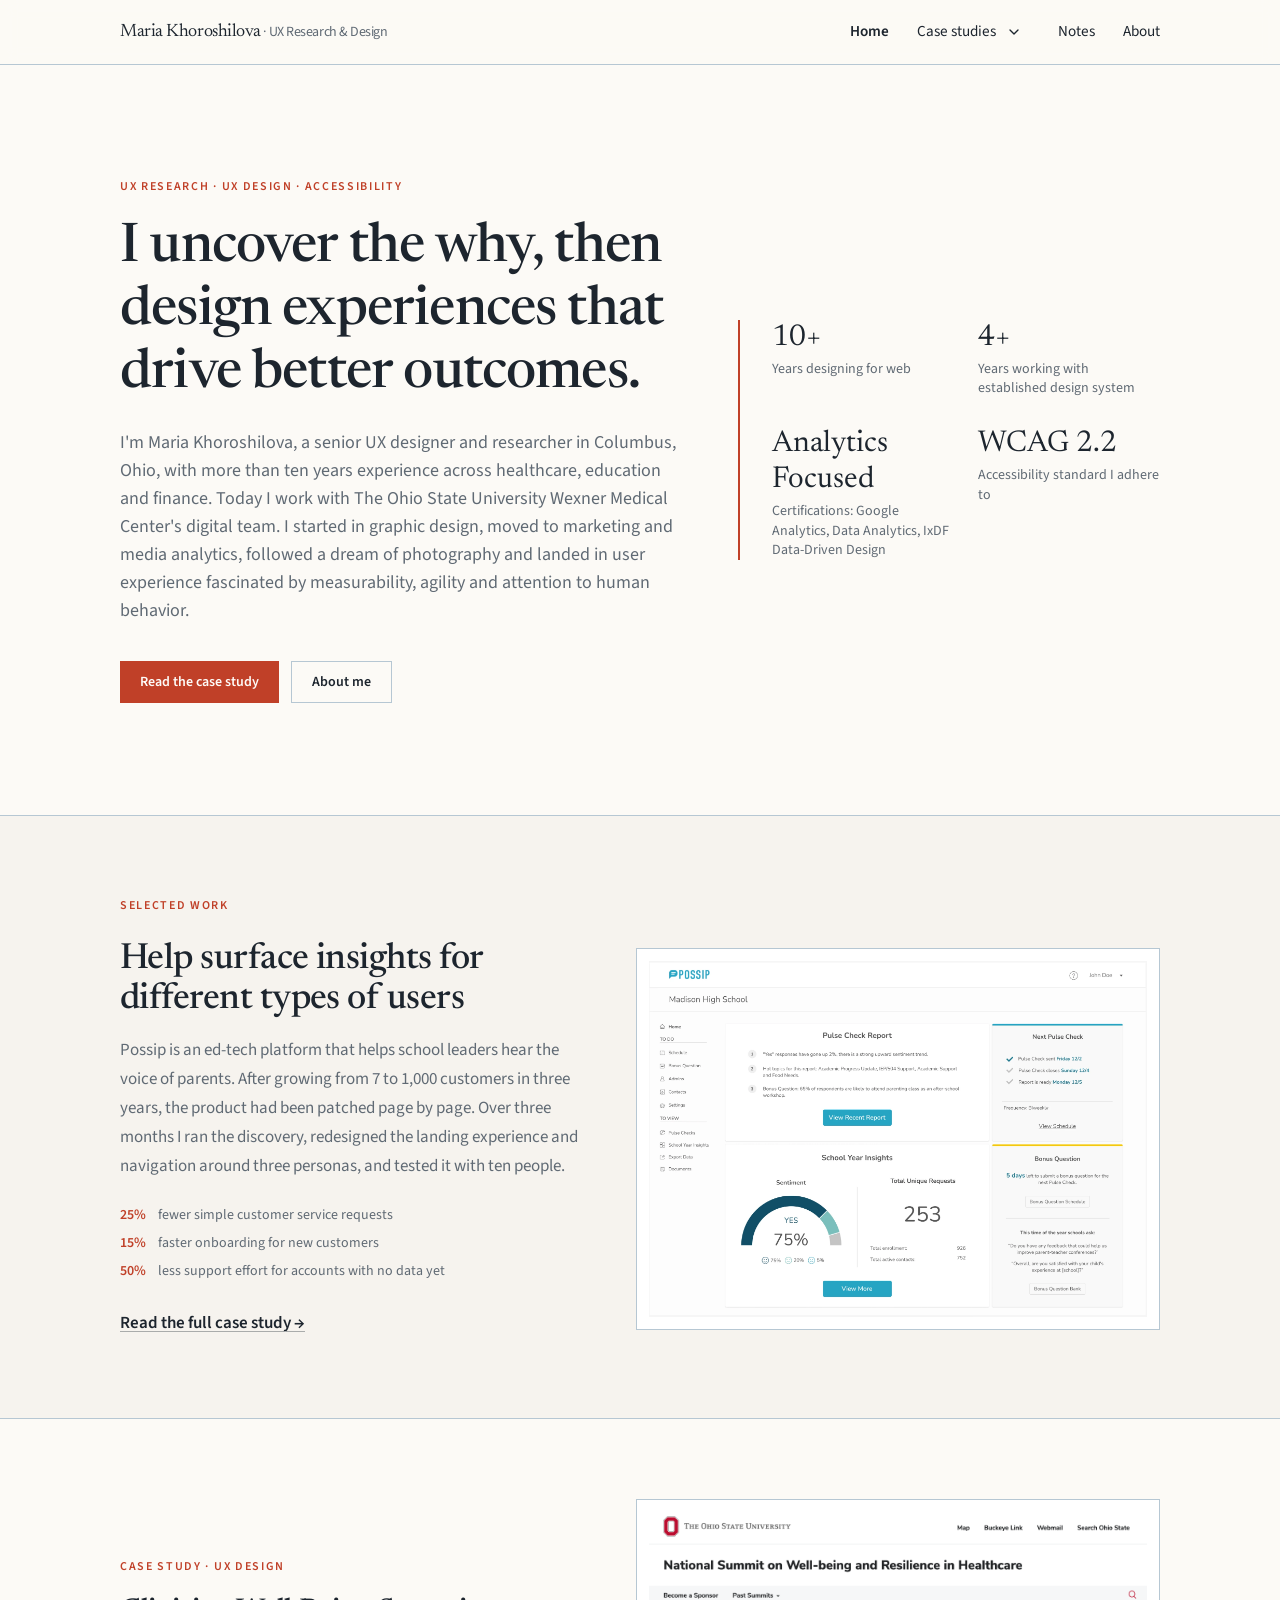
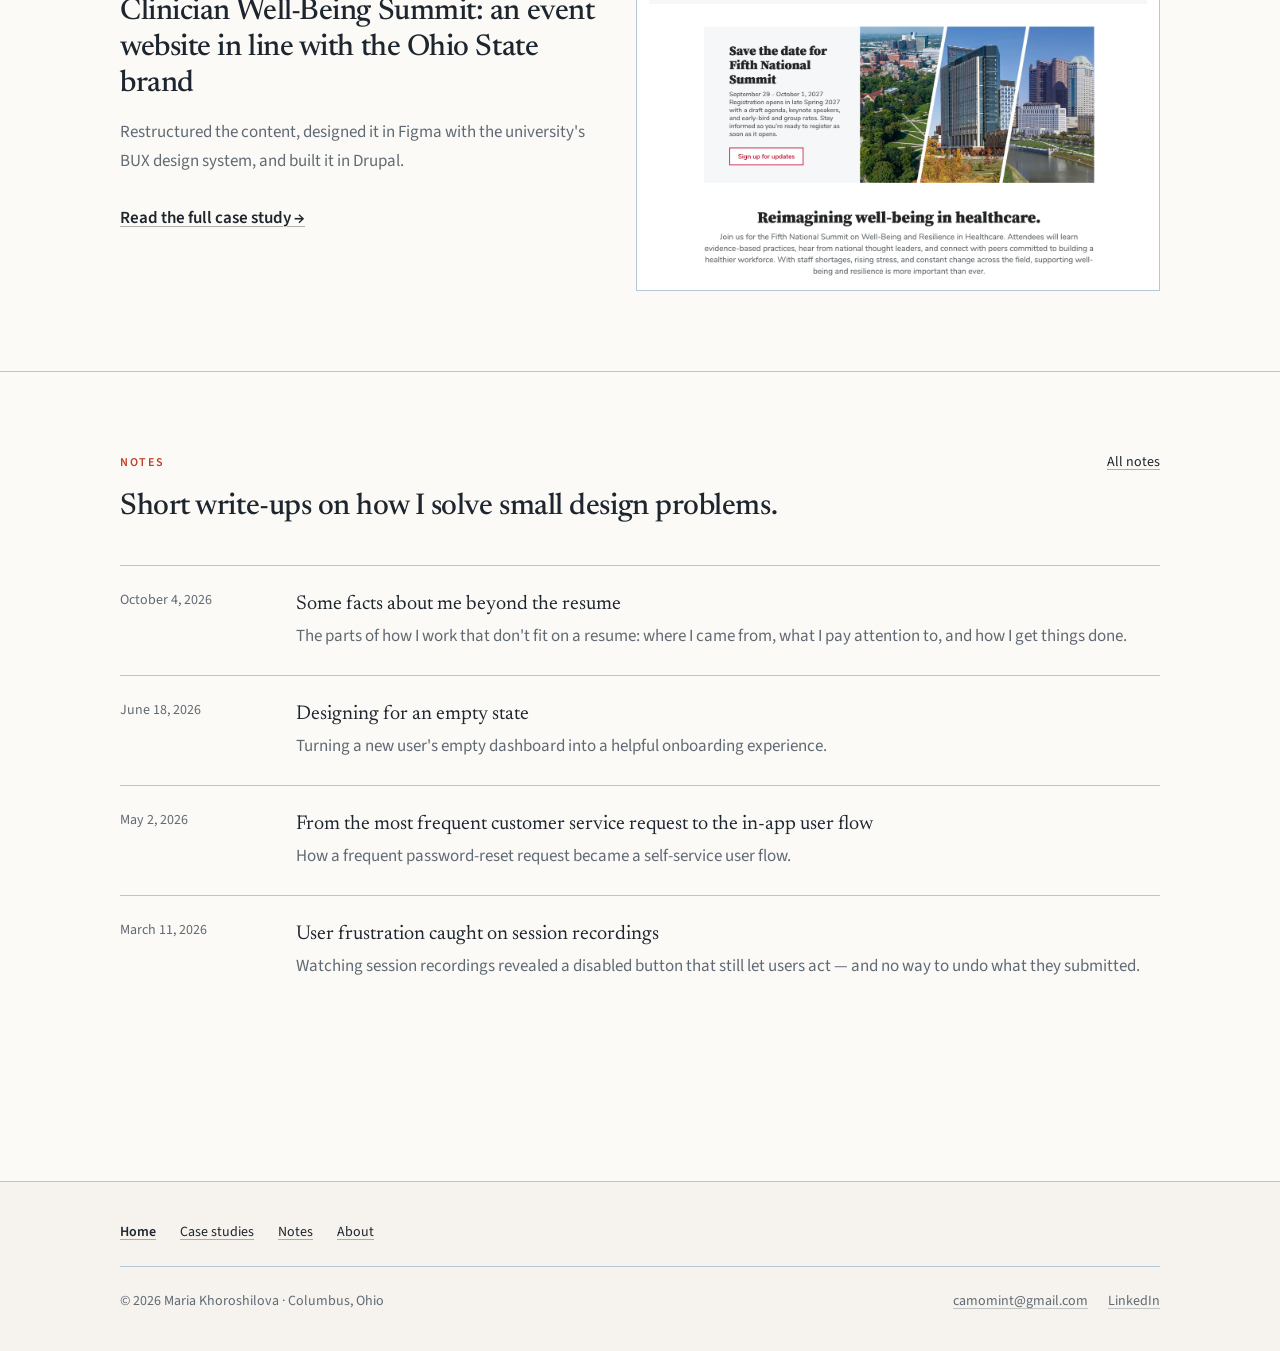
==== index.html @ 70b1d80d "Add files via upload Initial static website" ====
<!DOCTYPE html>
<html lang="en" data-tsd-source="/src/routes/__root.tsx:110:5"><head data-tsd-source="/src/routes/__root.tsx:111:7"><meta charset="utf-8"><meta name="viewport" content="width=device-width, initial-scale=1"><link rel="stylesheet" href="https://fonts.googleapis.com/css2?family=Newsreader:ital,opsz,wght@0,6..72,300..700;1,6..72,300..600&amp;family=Source+Sans+3:ital,wght@0,300..700;1,400&amp;display=swap" data-precedence="default"><title>Maria Khoroshilova — Senior UX Designer &amp; Researcher</title><meta name="author" content="Maria Khoroshilova"><meta name="description" content="Senior UX designer and researcher in Columbus, Ohio. 10+ years across healthcare, education and finance. Research-led work, accessibility, measurable outcomes."><meta property="og:title" content="Maria Khoroshilova — Senior UX Designer &amp; Researcher"><meta property="og:description" content="Research-led UX design across healthcare, education and finance. See the Possip case study and short notes on small design problems."><meta property="og:type" content="website"><meta name="twitter:card" content="summary_large_image"><link rel="icon" href="favicon.ico" type="image/x-icon"><link rel="preconnect" href="https://fonts.googleapis.com"><link rel="preconnect" href="https://fonts.gstatic.com" crossorigin="anonymous"><link rel="stylesheet" href="assets/styles.css"></head><body data-tsd-source="/src/routes/__root.tsx:114:7"><div class="flex min-h-dvh flex-col" data-tsd-source="/src/routes/__root.tsx:127:7"><a href="#main-content" class="sr-only focus:not-sr-only focus:absolute focus:left-4 focus:top-4 focus:z-50 focus:rounded-sm focus:bg-primary focus:px-4 focus:py-2 focus:text-sm focus:font-semibold focus:text-primary-foreground" data-tsd-source="/src/routes/__root.tsx:128:9">Skip to main content</a><header class="border-b border-rule bg-background/90 backdrop-blur sticky top-0 z-40" data-tsd-source="/src/components/site-chrome.tsx:23:5"><div class="container-page flex h-16 items-center justify-between gap-6" data-tsd-source="/src/components/site-chrome.tsx:24:7"><a aria-label="Maria Khoroshilova — home" class="font-serif text-lg tracking-tight active" data-tsd-source="/src/components/site-chrome.tsx:25:9" href="index.html">Maria Khoroshilova<span class="hidden sm:inline text-muted-foreground font-sans text-sm" data-tsd-source="/src/components/site-chrome.tsx:31:11"> <!-- -->· UX Research &amp; Design</span></a><nav aria-label="Main" class="hidden md:flex items-center gap-7 text-[0.95rem]" data-tsd-source="/src/components/site-chrome.tsx:37:9"><a class="text-foreground hover:text-primary transition-colors" data-tsd-source="/src/components/site-chrome.tsx:63:15" href="index.html">Home</a><div class="flex items-center gap-0.5 relative" data-tsd-source="/src/components/site-chrome.tsx:43:15"><a class="text-foreground hover:text-primary transition-colors" data-tsd-source="/src/components/site-chrome.tsx:44:17" href="case-studies/index.html">Case studies</a><button class="inline-flex items-center justify-center gap-2 whitespace-nowrap rounded-md text-sm font-medium cursor-pointer transition-colors focus-visible:outline-none focus-visible:ring-1 focus-visible:ring-ring disabled:pointer-events-none disabled:opacity-50 disabled:cursor-not-allowed [&amp;_svg]:pointer-events-none [&amp;_svg]:size-4 [&amp;_svg]:shrink-0 h-8 w-8 text-foreground hover:bg-surface hover:text-primary" aria-label="Open case studies menu" data-tsd-source="/src/components/site-chrome.tsx:49:21" type="button" aria-haspopup="menu" aria-expanded="false" aria-controls="studies-menu" id="studies-trigger"><svg xmlns="http://www.w3.org/2000/svg" width="24" height="24" viewBox="0 0 24 24" fill="none" stroke="currentColor" stroke-width="2" stroke-linecap="round" stroke-linejoin="round" class="lucide lucide-chevron-down" aria-hidden="true" data-tsd-source="/src/components/site-chrome.tsx:50:23"><path d="m6 9 6 6 6-6"></path></svg></button><div id="studies-menu" role="menu" hidden="" class="absolute left-0 top-full z-50 mt-1 min-w-64 rounded-md border border-rule bg-background p-2 text-foreground shadow-md"><a role="menuitem" href="work/possip/index.html" class="block rounded-sm px-3 py-2 text-sm text-foreground hover:bg-surface focus:bg-surface outline-none">Navigation: Research and design</a><a role="menuitem" href="work/clinician-well-being-summit/index.html" class="block rounded-sm px-3 py-2 text-sm text-foreground hover:bg-surface focus:bg-surface outline-none">Adapting to design system</a></div></div><a class="text-foreground hover:text-primary transition-colors" data-tsd-source="/src/components/site-chrome.tsx:63:15" href="blog/index.html">Notes</a><a class="text-foreground hover:text-primary transition-colors" data-tsd-source="/src/components/site-chrome.tsx:63:15" href="about/index.html">About</a></nav><button class="inline-flex items-center justify-center gap-2 whitespace-nowrap rounded-md text-sm font-medium cursor-pointer transition-colors focus-visible:outline-none focus-visible:ring-1 focus-visible:ring-ring disabled:pointer-events-none disabled:opacity-50 disabled:cursor-not-allowed [&amp;_svg]:pointer-events-none [&amp;_svg]:size-4 [&amp;_svg]:shrink-0 border shadow-sm hover:bg-accent hover:text-accent-foreground h-9 w-9 md:hidden border-rule bg-background text-foreground" type="button" aria-expanded="false" aria-controls="mobile-nav" aria-label="Open navigation menu" data-tsd-source="/src/components/site-chrome.tsx:70:9"><svg xmlns="http://www.w3.org/2000/svg" width="24" height="24" viewBox="0 0 24 24" fill="none" stroke="currentColor" stroke-width="2" stroke-linecap="round" stroke-linejoin="round" class="lucide lucide-menu" aria-hidden="true" data-tsd-source="/src/components/site-chrome.tsx:80:46"><path d="M4 5h16"></path><path d="M4 12h16"></path><path d="M4 19h16"></path></svg></button></div><nav hidden id="mobile-nav" aria-label="Mobile" class="md:hidden border-t border-rule bg-background" data-tsd-source="/src/components/site-chrome.tsx:85:9"><div class="container-page flex flex-col py-2" data-tsd-source="/src/components/site-chrome.tsx:90:11"><div class="flex flex-col" data-tsd-source="/src/components/site-chrome.tsx:92:15"><a class="py-2 text-foreground" data-tsd-source="/src/components/site-chrome.tsx:93:15" href="index.html">Home</a></div><div class="flex flex-col" data-tsd-source="/src/components/site-chrome.tsx:92:15"><a class="py-2 text-foreground" data-tsd-source="/src/components/site-chrome.tsx:93:15" href="case-studies/index.html">Case studies</a><div class="flex flex-col border-l border-rule pl-4" data-tsd-source="/src/components/site-chrome.tsx:103:17"><a class="py-2 text-sm text-foreground" data-tsd-source="/src/components/site-chrome.tsx:105:21" href="work/possip/index.html">Navigation: Research and design</a><a class="py-2 text-sm text-foreground" data-tsd-source="/src/components/site-chrome.tsx:105:21" href="work/clinician-well-being-summit/index.html">Adapting to design system</a></div></div><div class="flex flex-col" data-tsd-source="/src/components/site-chrome.tsx:92:15"><a class="py-2 text-foreground" data-tsd-source="/src/components/site-chrome.tsx:93:15" href="blog/index.html">Notes</a></div><div class="flex flex-col" data-tsd-source="/src/components/site-chrome.tsx:92:15"><a class="py-2 text-foreground" data-tsd-source="/src/components/site-chrome.tsx:93:15" href="about/index.html">About</a></div></div></nav></header><main id="main-content" tabindex="-1" class="flex-1" data-tsd-source="/src/routes/__root.tsx:135:9"><!--$--><section aria-labelledby="home-hero" class="border-b border-rule" data-tsd-source="/src/routes/index.tsx:44:7"><div class="container-page grid gap-12 py-20 md:grid-cols-[1.35fr_1fr] md:py-28" data-tsd-source="/src/routes/index.tsx:45:9"><div data-tsd-source="/src/routes/index.tsx:46:11"><p class="eyebrow" data-tsd-source="/src/routes/index.tsx:47:13">UX Research · UX Design · Accessibility</p><h1 id="home-hero" class="mt-5 text-4xl leading-[1.15] sm:text-5xl md:text-[3.4rem]" data-tsd-source="/src/routes/index.tsx:48:13">I uncover the why, then design experiences that drive better outcomes.</h1><p class="mt-6 max-w-xl text-lg text-muted-foreground" data-tsd-source="/src/routes/index.tsx:51:13">I'm Maria Khoroshilova, a senior UX designer and researcher in Columbus, Ohio, with more than ten years experience across healthcare, education and finance. Today I work with The Ohio State University Wexner Medical Center's digital team.<!-- -->&nbsp;<!-- -->I started in graphic design, moved to marketing and media analytics, followed a dream of photography and landed in user experience fascinated by measurability, agility and attention to human behavior.</p><div class="mt-9 flex flex-wrap gap-3" data-tsd-source="/src/routes/index.tsx:60:13"><a class="inline-flex items-center rounded-sm bg-primary px-5 py-2.5 text-sm font-semibold text-primary-foreground transition-opacity hover:opacity-90" data-tsd-source="/src/routes/index.tsx:61:15" href="work/possip/index.html">Read the case study</a><a class="inline-flex items-center rounded-sm border border-rule px-5 py-2.5 text-sm font-semibold transition-colors hover:bg-surface" data-tsd-source="/src/routes/index.tsx:67:15" href="about/index.html">About me</a></div></div><aside class="self-center border-l-2 border-primary pl-6 md:pl-8" data-tsd-source="/src/routes/index.tsx:76:11"><dl class="grid grid-cols-2 gap-x-6 gap-y-7" data-tsd-source="/src/routes/index.tsx:77:13"><div data-tsd-source="/src/routes/index.tsx:79:17"><dt class="font-serif text-3xl" data-tsd-source="/src/routes/index.tsx:80:19">10+</dt><dd class="mt-1 text-sm leading-snug text-muted-foreground" data-tsd-source="/src/routes/index.tsx:81:19">Years designing for web</dd></div><div data-tsd-source="/src/routes/index.tsx:79:17"><dt class="font-serif text-3xl" data-tsd-source="/src/routes/index.tsx:80:19">4+</dt><dd class="mt-1 text-sm leading-snug text-muted-foreground" data-tsd-source="/src/routes/index.tsx:81:19">Years working with established design system</dd></div><div data-tsd-source="/src/routes/index.tsx:79:17"><dt class="font-serif text-3xl" data-tsd-source="/src/routes/index.tsx:80:19">Analytics Focused</dt><dd class="mt-1 text-sm leading-snug text-muted-foreground" data-tsd-source="/src/routes/index.tsx:81:19">Certifications: Google Analytics, Data Analytics, IxDF Data-Driven Design</dd></div><div data-tsd-source="/src/routes/index.tsx:79:17"><dt class="font-serif text-3xl" data-tsd-source="/src/routes/index.tsx:80:19">WCAG 2.2</dt><dd class="mt-1 text-sm leading-snug text-muted-foreground" data-tsd-source="/src/routes/index.tsx:81:19">Accessibility standard I adhere to</dd></div></dl></aside></div></section><section aria-labelledby="home-work" class="border-b border-rule bg-surface" data-tsd-source="/src/routes/index.tsx:91:7"><div class="container-page py-16 md:py-20" data-tsd-source="/src/routes/index.tsx:92:9"><p class="eyebrow" data-tsd-source="/src/routes/index.tsx:93:11">Selected work</p><div class="mt-6 grid gap-10 md:grid-cols-[1fr_1.1fr] md:items-center" data-tsd-source="/src/routes/index.tsx:94:11"><div data-tsd-source="/src/routes/index.tsx:95:13"><h2 id="home-work" class="text-3xl md:text-4xl" data-tsd-source="/src/routes/index.tsx:96:15">Help surface insights for different types of users</h2><p class="mt-4 text-muted-foreground" data-tsd-source="/src/routes/index.tsx:99:15">Possip is an ed-tech platform that helps school leaders hear the voice of parents. After growing from 7 to 1,000 customers in three years, the product had been patched page by page. Over three months I ran the discovery, redesigned the landing experience and navigation around three personas, and tested it with ten people.</p><ul class="mt-6 space-y-2 text-sm" data-tsd-source="/src/routes/index.tsx:106:15"><li class="flex gap-3" data-tsd-source="/src/routes/index.tsx:107:17"><span class="font-semibold text-primary" data-tsd-source="/src/routes/index.tsx:108:19">25%</span><span class="text-muted-foreground" data-tsd-source="/src/routes/index.tsx:109:19">fewer simple customer service requests</span></li><li class="flex gap-3" data-tsd-source="/src/routes/index.tsx:113:17"><span class="font-semibold text-primary" data-tsd-source="/src/routes/index.tsx:114:19">15%</span><span class="text-muted-foreground" data-tsd-source="/src/routes/index.tsx:115:19">faster onboarding for new customers</span></li><li class="flex gap-3" data-tsd-source="/src/routes/index.tsx:119:17"><span class="font-semibold text-primary" data-tsd-source="/src/routes/index.tsx:120:19">50%</span><span class="text-muted-foreground" data-tsd-source="/src/routes/index.tsx:121:19">less support effort for accounts with no data yet</span></li></ul><a class="mt-7 inline-block font-semibold link-underline" data-tsd-source="/src/routes/index.tsx:126:15" href="work/possip/index.html">Read the full case study →</a></div><div class="border border-rule bg-card p-3" data-tsd-source="/src/routes/index.tsx:133:13"><img src="assets/img/ee6b05df42.png" alt="Redesigned Possip dashboard showing pulse check reports, sentiment, and next pulse check schedule" class="w-full cursor-zoom-in" loading="lazy" data-lightbox="true" data-full="assets/img/ee6b05df42.png" data-tsd-source="/src/routes/index.tsx:134:15"></div></div></div></section><section aria-labelledby="home-summit" class="border-b border-rule" data-tsd-source="/src/routes/index.tsx:147:7"><div class="container-page py-16 md:py-20" data-tsd-source="/src/routes/index.tsx:148:9"><div class="grid gap-10 md:grid-cols-[1fr_1.1fr] md:items-center" data-tsd-source="/src/routes/index.tsx:149:11"><div data-tsd-source="/src/routes/index.tsx:150:13"><p class="eyebrow" data-tsd-source="/src/routes/index.tsx:151:15">Case study · UX Design</p><h2 id="home-summit" class="mt-4 max-w-2xl text-3xl" data-tsd-source="/src/routes/index.tsx:152:15">Clinician Well-Being Summit: an event website in line with the Ohio State brand</h2><p class="mt-4 max-w-2xl text-muted-foreground" data-tsd-source="/src/routes/index.tsx:155:15">Restructured the content, designed it in Figma with the university's BUX design system, and built it in Drupal.</p><a class="mt-7 inline-block font-semibold link-underline" data-tsd-source="/src/routes/index.tsx:159:15" href="work/clinician-well-being-summit/index.html">Read the full case study →</a></div><div class="border border-rule bg-card p-3" data-tsd-source="/src/routes/index.tsx:166:13"><img src="assets/img/a95bd0c150.png" alt="Redesigned Clinician Well-Being Summit homepage in Ohio State branding" class="w-full cursor-zoom-in" loading="lazy" data-lightbox="true" data-full="assets/img/a95bd0c150.png" data-tsd-source="/src/routes/index.tsx:167:15"></div></div></div></section><section aria-labelledby="home-notes" class="container-page py-16 md:py-20" data-tsd-source="/src/routes/index.tsx:180:7"><div class="flex items-baseline justify-between gap-4" data-tsd-source="/src/routes/index.tsx:181:9"><p class="eyebrow" data-tsd-source="/src/routes/index.tsx:182:11">Notes</p><a aria-label="View all notes" class="text-sm link-underline" data-tsd-source="/src/routes/index.tsx:183:11" href="blog/index.html">All notes</a></div><h2 id="home-notes" class="mt-4 max-w-2xl text-3xl" data-tsd-source="/src/routes/index.tsx:187:9">Short write-ups on how I solve small design problems.</h2><ul class="mt-10 divide-y divide-rule border-t border-rule" data-tsd-source="/src/routes/index.tsx:190:9"><li data-tsd-source="/src/routes/index.tsx:192:13"><a class="group grid gap-2 py-6 sm:grid-cols-[9rem_1fr] sm:gap-8" data-tsd-source="/src/routes/index.tsx:193:15" href="blog/some-facts-about-me-beyond-the-resume/index.html"><span class="text-sm text-muted-foreground" data-tsd-source="/src/routes/index.tsx:198:17">October 4, 2026</span><span data-tsd-source="/src/routes/index.tsx:201:17"><span class="block font-serif text-xl group-hover:text-primary" data-tsd-source="/src/routes/index.tsx:202:19">Some facts about me beyond the resume</span><span class="mt-1 block text-muted-foreground" data-tsd-source="/src/routes/index.tsx:205:19">The parts of how I work that don't fit on a resume: where I came from, what I pay attention to, and how I get things done.</span></span></a></li><li data-tsd-source="/src/routes/index.tsx:192:13"><a class="group grid gap-2 py-6 sm:grid-cols-[9rem_1fr] sm:gap-8" data-tsd-source="/src/routes/index.tsx:193:15" href="blog/designing-for-an-empty-state/index.html"><span class="text-sm text-muted-foreground" data-tsd-source="/src/routes/index.tsx:198:17">June 18, 2026</span><span data-tsd-source="/src/routes/index.tsx:201:17"><span class="block font-serif text-xl group-hover:text-primary" data-tsd-source="/src/routes/index.tsx:202:19">Designing for an empty state</span><span class="mt-1 block text-muted-foreground" data-tsd-source="/src/routes/index.tsx:205:19">Turning a new user's empty dashboard into a helpful onboarding experience.</span></span></a></li><li data-tsd-source="/src/routes/index.tsx:192:13"><a class="group grid gap-2 py-6 sm:grid-cols-[9rem_1fr] sm:gap-8" data-tsd-source="/src/routes/index.tsx:193:15" href="blog/customer-service-request-to-user-flow/index.html"><span class="text-sm text-muted-foreground" data-tsd-source="/src/routes/index.tsx:198:17">May 2, 2026</span><span data-tsd-source="/src/routes/index.tsx:201:17"><span class="block font-serif text-xl group-hover:text-primary" data-tsd-source="/src/routes/index.tsx:202:19">From the most frequent customer service request to the in-app user flow</span><span class="mt-1 block text-muted-foreground" data-tsd-source="/src/routes/index.tsx:205:19">How a frequent password-reset request became a self-service user flow.</span></span></a></li><li data-tsd-source="/src/routes/index.tsx:192:13"><a class="group grid gap-2 py-6 sm:grid-cols-[9rem_1fr] sm:gap-8" data-tsd-source="/src/routes/index.tsx:193:15" href="blog/user-frustration-caught-on-session-recordings/index.html"><span class="text-sm text-muted-foreground" data-tsd-source="/src/routes/index.tsx:198:17">March 11, 2026</span><span data-tsd-source="/src/routes/index.tsx:201:17"><span class="block font-serif text-xl group-hover:text-primary" data-tsd-source="/src/routes/index.tsx:202:19">User frustration caught on session recordings</span><span class="mt-1 block text-muted-foreground" data-tsd-source="/src/routes/index.tsx:205:19">Watching session recordings revealed a disabled button that still let users act — and no way to undo what they submitted.</span></span></a></li></ul></section><!--/$--></main><footer class="mt-24 border-t border-rule bg-surface" data-tsd-source="/src/components/site-chrome.tsx:122:5"><div class="container-page flex flex-col gap-6 py-10 text-sm text-muted-foreground" data-tsd-source="/src/components/site-chrome.tsx:123:7"><nav aria-label="Footer" class="flex flex-wrap gap-x-6 gap-y-2" data-tsd-source="/src/components/site-chrome.tsx:124:9"><a class="text-foreground link-underline hover:text-primary transition-colors" data-tsd-source="/src/components/site-chrome.tsx:126:13" href="index.html">Home</a><a class="text-foreground link-underline hover:text-primary transition-colors" data-tsd-source="/src/components/site-chrome.tsx:126:13" href="case-studies/index.html">Case studies</a><a class="text-foreground link-underline hover:text-primary transition-colors" data-tsd-source="/src/components/site-chrome.tsx:126:13" href="blog/index.html">Notes</a><a class="text-foreground link-underline hover:text-primary transition-colors" data-tsd-source="/src/components/site-chrome.tsx:126:13" href="about/index.html">About</a></nav><div class="flex flex-col gap-4 border-t border-rule pt-6 sm:flex-row sm:items-center sm:justify-between" data-tsd-source="/src/components/site-chrome.tsx:137:9"><p data-tsd-source="/src/components/site-chrome.tsx:138:9">© <!-- -->2026<!-- --> Maria Khoroshilova · Columbus, Ohio</p><nav aria-label="Contact" class="flex flex-wrap gap-5" data-tsd-source="/src/components/site-chrome.tsx:139:9"><a class="link-underline" href="mailto:camomint@gmail.com" aria-label="Email Maria at camomint@gmail.com" data-tsd-source="/src/components/site-chrome.tsx:140:11">camomint@gmail.com</a><a class="link-underline" href="https://www.linkedin.com/in/mkhoroshilova" target="_blank" rel="noreferrer" aria-label="LinkedIn profile of Maria Khoroshilova (opens in a new tab)" data-tsd-source="/src/components/site-chrome.tsx:147:11">LinkedIn</a></nav></div></div></footer></div><script src="assets/site.js" defer></script></body></html>
---- assets/styles.css ----
@layer properties {
  @supports (((-webkit-hyphens: none)) and (not (margin-trim: inline))) or ((-moz-orient: inline) and (not (color: rgb(from red r g b)))) {
  *, ::before, ::after, ::backdrop { --tw-translate-x: 0; --tw-translate-y: 0; --tw-translate-z: 0; --tw-rotate-x: initial; --tw-rotate-y: initial; --tw-rotate-z: initial; --tw-skew-x: initial; --tw-skew-y: initial; --tw-space-y-reverse: 0; --tw-space-x-reverse: 0; --tw-divide-y-reverse: 0; --tw-border-style: solid; --tw-leading: initial; --tw-font-weight: initial; --tw-tracking: initial; --tw-ordinal: initial; --tw-slashed-zero: initial; --tw-numeric-figure: initial; --tw-numeric-spacing: initial; --tw-numeric-fraction: initial; --tw-shadow: 0 0 #0000; --tw-shadow-color: initial; --tw-shadow-alpha: 100%; --tw-inset-shadow: 0 0 #0000; --tw-inset-shadow-color: initial; --tw-inset-shadow-alpha: 100%; --tw-ring-color: initial; --tw-ring-shadow: 0 0 #0000; --tw-inset-ring-color: initial; --tw-inset-ring-shadow: 0 0 #0000; --tw-ring-inset: initial; --tw-ring-offset-width: 0px; --tw-ring-offset-color: #fff; --tw-ring-offset-shadow: 0 0 #0000; --tw-outline-style: solid; --tw-blur: initial; --tw-brightness: initial; --tw-contrast: initial; --tw-grayscale: initial; --tw-hue-rotate: initial; --tw-invert: initial; --tw-opacity: initial; --tw-saturate: initial; --tw-sepia: initial; --tw-drop-shadow: initial; --tw-drop-shadow-color: initial; --tw-drop-shadow-alpha: 100%; --tw-drop-shadow-size: initial; --tw-backdrop-blur: initial; --tw-backdrop-brightness: initial; --tw-backdrop-contrast: initial; --tw-backdrop-grayscale: initial; --tw-backdrop-hue-rotate: initial; --tw-backdrop-invert: initial; --tw-backdrop-opacity: initial; --tw-backdrop-saturate: initial; --tw-backdrop-sepia: initial; --tw-duration: initial; --tw-ease: initial; --tw-content: ""; --tw-animation-delay: 0s; --tw-animation-direction: normal; --tw-animation-duration: initial; --tw-animation-fill-mode: none; --tw-animation-iteration-count: 1; --tw-enter-blur: 0; --tw-enter-opacity: 1; --tw-enter-rotate: 0; --tw-enter-scale: 1; --tw-enter-translate-x: 0; --tw-enter-translate-y: 0; --tw-exit-blur: 0; --tw-exit-opacity: 1; --tw-exit-rotate: 0; --tw-exit-scale: 1; --tw-exit-translate-x: 0; --tw-exit-translate-y: 0; }
}
}
@layer theme {
  :root, :host { --font-sans: "Source Sans 3", -apple-system, "Segoe UI", sans-serif; --font-serif: "Newsreader", Georgia, "Times New Roman", serif; --font-mono: ui-monospace, SFMono-Regular, Menlo, Monaco, Consolas, "Liberation Mono",
      "Courier New", monospace; --color-black: #000; --color-white: #fff; --spacing: .25rem; --container-sm: 24rem; --container-md: 28rem; --container-lg: 32rem; --container-xl: 36rem; --container-2xl: 42rem; --container-3xl: 48rem; --text-xs: .75rem; --text-xs--line-height: calc(1 / .75); --text-sm: .875rem; --text-sm--line-height: calc(1.25 / .875); --text-base: 1rem; --text-base--line-height: calc(1.5 / 1); --text-lg: 1.125rem; --text-lg--line-height: calc(1.75 / 1.125); --text-xl: 1.25rem; --text-xl--line-height: calc(1.75 / 1.25); --text-2xl: 1.5rem; --text-2xl--line-height: calc(2 / 1.5); --text-3xl: 1.875rem; --text-3xl--line-height: calc(2.25 / 1.875); --text-4xl: 2.25rem; --text-4xl--line-height: calc(2.5 / 2.25); --text-5xl: 3rem; --text-5xl--line-height: 1; --font-weight-normal: 400; --font-weight-medium: 500; --font-weight-semibold: 600; --tracking-tight: -.025em; --tracking-widest: .1em; --leading-tight: 1.25; --leading-snug: 1.375; --leading-relaxed: 1.625; --ease-in-out: cubic-bezier(.4, 0, .2, 1); --animate-pulse: pulse 2s cubic-bezier(.4, 0, .6, 1) infinite; --aspect-video: 16 / 9; --default-transition-duration: .15s; --default-transition-timing-function: cubic-bezier(.4, 0, .2, 1); --default-font-family: "Source Sans 3", -apple-system, "Segoe UI", sans-serif; --default-mono-font-family: var(--font-mono); --color-background: var(--background); --color-foreground: var(--foreground); --color-primary: var(--primary); --color-muted-foreground: var(--muted-foreground); --color-border: var(--border); }
}
@layer base {
  *, ::after, ::before, ::backdrop { box-sizing: border-box; border: 0px solid; margin: 0px; padding: 0px; }
  ::file-selector-button { box-sizing: border-box; border: 0px solid; margin: 0px; padding: 0px; }
  html, :host { text-size-adjust: 100%; tab-size: 4; line-height: 1.5; font-family: var(--default-font-family, -apple-system, BlinkMacSystemFont, "Segoe UI", Roboto, "Helvetica Neue", "Noto Sans", Arial, sans-serif, "Apple Color Emoji", "Segoe UI Emoji", "Segoe UI Symbol", "Noto Color Emoji"); font-feature-settings: var(--default-font-feature-settings, normal); font-variation-settings: var(--default-font-variation-settings, normal); -webkit-tap-highlight-color: transparent; }
  hr { height: 0px; color: inherit; border-top-width: 1px; }
  abbr:where([title]) { text-decoration: underline dotted; }
  h1, h2, h3, h4, h5, h6 { font-size: inherit; font-weight: inherit; }
  a { color: inherit; text-decoration: inherit; }
  b, strong { font-weight: bolder; }
  code, kbd, samp, pre { font-family: var(--default-mono-font-family, ui-monospace, SFMono-Regular, Menlo, Monaco, Consolas, "Liberation Mono", "Courier New", monospace); font-feature-settings: var(--default-mono-font-feature-settings, normal); font-variation-settings: var(--default-mono-font-variation-settings, normal); font-size: 1em; }
  small { font-size: 80%; }
  sub, sup { vertical-align: baseline; font-size: 75%; line-height: 0; position: relative; }
  sub { bottom: -0.25em; }
  sup { top: -0.5em; }
  table { text-indent: 0px; border-color: inherit; border-collapse: collapse; }
  progress { vertical-align: baseline; }
  summary { display: list-item; }
  ol, ul, menu { list-style: none; }
  img, svg, video, canvas, audio, iframe, embed, object { vertical-align: middle; display: block; }
  img, video { max-width: 100%; height: auto; }
  button, input, select, optgroup, textarea { font: inherit; letter-spacing: inherit; color: inherit; opacity: 1; background-color: rgba(0, 0, 0, 0); border-radius: 0px; }
  ::file-selector-button { font: inherit; letter-spacing: inherit; color: inherit; opacity: 1; background-color: rgba(0, 0, 0, 0); border-radius: 0px; }
  :where(select:is([multiple], [size])) optgroup { font-weight: bolder; }
  :where(select:is([multiple], [size])) optgroup option { padding-inline-start: 20px; }
  ::file-selector-button { margin-inline-end: 4px; }
  ::placeholder { opacity: 1; }
  @supports (not ((-webkit-appearance: -apple-pay-button))) or (contain-intrinsic-size: 1px) {
  ::placeholder { color: currentcolor; }
  @supports (color: color-mix(in lab, red, red)) {
  ::placeholder { color: color-mix(in oklab, currentcolor, transparent); }
}
}
  textarea { resize: vertical; }
  ::-webkit-search-decoration { appearance: none; }
  ::-webkit-date-and-time-value { min-height: 1lh; text-align: inherit; }
  ::-webkit-datetime-edit { display: inline-flex; }
  ::-webkit-datetime-edit-fields-wrapper { padding: 0px; }
  ::-webkit-datetime-edit { padding-block: 0px; }
  ::-webkit-datetime-edit-year-field { padding-block: 0px; }
  ::-webkit-datetime-edit-month-field { padding-block: 0px; }
  ::-webkit-datetime-edit-day-field { padding-block: 0px; }
  ::-webkit-datetime-edit-hour-field { padding-block: 0px; }
  ::-webkit-datetime-edit-minute-field { padding-block: 0px; }
  ::-webkit-datetime-edit-second-field { padding-block: 0px; }
  ::-webkit-datetime-edit-millisecond-field { padding-block: 0px; }
  ::-webkit-datetime-edit-meridiem-field { padding-block: 0px; }
  ::-webkit-calendar-picker-indicator { line-height: 1; }
  button, input:where([type="button"], [type="reset"], [type="submit"]) { appearance: button; }
  ::file-selector-button { appearance: button; }
  ::-webkit-inner-spin-button { height: auto; }
  ::-webkit-outer-spin-button { height: auto; }
  [hidden]:where(:not([hidden="until-found"])) { display: none !important; }
  * { border-color: var(--color-border); }
  body { background-color: var(--color-background); color: var(--color-foreground); font-family: var(--font-sans); -webkit-font-smoothing: antialiased; font-size: 1.0625rem; line-height: 1.7; overflow-x: hidden; }
  h1, h2, h3, h4 { font-family: var(--font-serif); letter-spacing: -0.015em; color: var(--color-foreground); font-weight: 500; }
  ::selection { background: var(--primary); }
  @supports (color: color-mix(in lab, red, red)) {
  ::selection { background: color-mix(in oklab, var(--primary) 22%, transparent); }
}
}
@layer components;
@layer utilities {
  .pointer-events-none { pointer-events: none; }
  .invisible { visibility: hidden; }
  .visible { visibility: visible; }
  .sr-only { clip-path: inset(50%); white-space: nowrap; border-width: 0px; width: 1px; height: 1px; margin: -1px; padding: 0px; position: absolute; overflow: hidden; }
  .absolute { position: absolute; }
  .fixed { position: fixed; }
  .relative { position: relative; }
  .sticky { position: sticky; }
  .inset-0 { inset: 0px; }
  .inset-x-0 { inset-inline: 0px; }
  .inset-y-0 { inset-block: 0px; }
  .-top-12 { top: calc(var(--spacing) * -12); }
  .top-0 { top: 0px; }
  .top-1\.5 { top: calc(var(--spacing) * 1.5); }
  .top-1\/2 { top: 50%; }
  .top-3\.5 { top: calc(var(--spacing) * 3.5); }
  .top-4 { top: calc(var(--spacing) * 4); }
  .top-\[0\.7em\] { top: 0.7em; }
  .top-\[1px\] { top: 1px; }
  .top-\[50\%\] { top: 50%; }
  .top-\[60\%\] { top: 60%; }
  .top-full { top: 100%; }
  .-right-12 { right: calc(var(--spacing) * -12); }
  .right-0 { right: 0px; }
  .right-1 { right: var(--spacing); }
  .right-2 { right: calc(var(--spacing) * 2); }
  .right-3 { right: calc(var(--spacing) * 3); }
  .right-4 { right: calc(var(--spacing) * 4); }
  .-bottom-12 { bottom: calc(var(--spacing) * -12); }
  .bottom-0 { bottom: 0px; }
  .-left-12 { left: calc(var(--spacing) * -12); }
  .left-0 { left: 0px; }
  .left-1\/2 { left: 50%; }
  .left-2 { left: calc(var(--spacing) * 2); }
  .left-\[50\%\] { left: 50%; }
  .z-10 { z-index: 10; }
  .z-20 { z-index: 20; }
  .z-40 { z-index: 40; }
  .z-50 { z-index: 50; }
  .z-\[1\] { z-index: 1; }
  .z-\[100\] { z-index: 100; }
  .container-page { width: 100%; max-width: 68rem; margin-inline: auto; padding-inline: 1.5rem; }
  .container-prose { width: 100%; max-width: 44rem; margin-inline: auto; padding-inline: 1.5rem; }
  .-mx-1 { margin-inline: calc(var(--spacing) * -1); }
  .mx-2 { margin-inline: calc(var(--spacing) * 2); }
  .mx-3\.5 { margin-inline: calc(var(--spacing) * 3.5); }
  .mx-auto { margin-inline: auto; }
  .article-body { color: var(--foreground); font-size: 1.125rem; line-height: 1.8; }
  @supports (color: color-mix(in lab, red, red)) {
  .article-body { color: color-mix(in oklab, var(--foreground) 92%, transparent); }
}
  .article-body p { margin-block: 1.15em; }
  .article-body h2 { margin-top: 2.2em; margin-bottom: 0.5em; font-size: 1.6rem; }
  .article-body h3 { margin-top: 1.8em; margin-bottom: 0.4em; font-size: 1.25rem; }
  .article-body ul { margin-block: 1.15em; padding-left: 1.35em; list-style: outside; }
  .article-body ol { margin-block: 1.15em; padding-left: 1.35em; list-style: decimal; }
  .article-body li { margin-block: 0.4em; }
  .article-body li ul { margin-block: 0.35em; list-style: circle; }
  .article-body blockquote { border-left: 3px solid var(--color-primary); font-family: var(--font-serif); color: var(--color-muted-foreground); margin-block: 1.6em; padding-left: 1.1em; font-size: 1.25rem; font-style: italic; }
  .article-body strong { font-weight: 600; }
  .my-0 { margin-block: 0px; }
  .my-0\.5 { margin-block: calc(var(--spacing) * .5); }
  .my-1 { margin-block: var(--spacing); }
  .my-8 { margin-block: calc(var(--spacing) * 8); }
  .my-10 { margin-block: calc(var(--spacing) * 10); }
  .-mt-4 { margin-top: calc(var(--spacing) * -4); }
  .mt-0\.5 { margin-top: calc(var(--spacing) * .5); }
  .mt-1 { margin-top: var(--spacing); }
  .mt-1\.5 { margin-top: calc(var(--spacing) * 1.5); }
  .mt-2 { margin-top: calc(var(--spacing) * 2); }
  .mt-3 { margin-top: calc(var(--spacing) * 3); }
  .mt-4 { margin-top: calc(var(--spacing) * 4); }
  .mt-5 { margin-top: calc(var(--spacing) * 5); }
  .mt-6 { margin-top: calc(var(--spacing) * 6); }
  .mt-7 { margin-top: calc(var(--spacing) * 7); }
  .mt-8 { margin-top: calc(var(--spacing) * 8); }
  .mt-9 { margin-top: calc(var(--spacing) * 9); }
  .mt-10 { margin-top: calc(var(--spacing) * 10); }
  .mt-12 { margin-top: calc(var(--spacing) * 12); }
  .mt-16 { margin-top: calc(var(--spacing) * 16); }
  .mt-24 { margin-top: calc(var(--spacing) * 24); }
  .mt-auto { margin-top: auto; }
  .figure-breakout { box-sizing: border-box; width: 100vw; margin-left: calc(50% - 50vw); margin-right: calc(50% - 50vw); padding-inline: 1.5rem; }
  .mr-2 { margin-right: calc(var(--spacing) * 2); }
  .mb-1 { margin-bottom: var(--spacing); }
  .-ml-4 { margin-left: calc(var(--spacing) * -4); }
  .ml-1 { margin-left: var(--spacing); }
  .ml-auto { margin-left: auto; }
  .block { display: block; }
  .flex { display: flex; }
  .grid { display: grid; }
  .hidden { display: none; }
  .inline-block { display: inline-block; }
  .inline-flex { display: inline-flex; }
  .table { display: table; }
  .aspect-\[16\/10\] { aspect-ratio: 16 / 10; }
  .aspect-square { aspect-ratio: 1 / 1; }
  .aspect-video { aspect-ratio: var(--aspect-video); }
  .size-\(--cell-size\) { width: var(--cell-size); height: var(--cell-size); }
  .size-4 { width: calc(var(--spacing) * 4); height: calc(var(--spacing) * 4); }
  .h-\(--cell-size\) { height: var(--cell-size); }
  .h-1 { height: var(--spacing); }
  .h-1\.5 { height: calc(var(--spacing) * 1.5); }
  .h-2 { height: calc(var(--spacing) * 2); }
  .h-2\.5 { height: calc(var(--spacing) * 2.5); }
  .h-3 { height: calc(var(--spacing) * 3); }
  .h-3\.5 { height: calc(var(--spacing) * 3.5); }
  .h-4 { height: calc(var(--spacing) * 4); }
  .h-5 { height: calc(var(--spacing) * 5); }
  .h-7 { height: calc(var(--spacing) * 7); }
  .h-8 { height: calc(var(--spacing) * 8); }
  .h-9 { height: calc(var(--spacing) * 9); }
  .h-10 { height: calc(var(--spacing) * 10); }
  .h-11 { height: calc(var(--spacing) * 11); }
  .h-12 { height: calc(var(--spacing) * 12); }
  .h-16 { height: calc(var(--spacing) * 16); }
  .h-\[1px\] { height: 1px; }
  .h-\[var\(--radix-navigation-menu-viewport-height\)\] { height: var(--radix-navigation-menu-viewport-height); }
  .h-\[var\(--radix-select-trigger-height\)\] { height: var(--radix-select-trigger-height); }
  .h-auto { height: auto; }
  .h-full { height: 100%; }
  .h-px { height: 1px; }
  .h-svh { height: 100svh; }
  .max-h-\(--radix-context-menu-content-available-height\) { max-height: var(--radix-context-menu-content-available-height); }
  .max-h-\(--radix-select-content-available-height\) { max-height: var(--radix-select-content-available-height); }
  .max-h-\[92vh\] { max-height: 92vh; }
  .max-h-\[300px\] { max-height: 300px; }
  .max-h-\[var\(--radix-dropdown-menu-content-available-height\)\] { max-height: var(--radix-dropdown-menu-content-available-height); }
  .min-h-0 { min-height: 0px; }
  .min-h-\[60px\] { min-height: 60px; }
  .min-h-\[60vh\] { min-height: 60vh; }
  .min-h-dvh { min-height: 100dvh; }
  .min-h-svh { min-height: 100svh; }
  .w-\(--cell-size\) { width: var(--cell-size); }
  .w-\(--sidebar-width\) { width: var(--sidebar-width); }
  .w-0 { width: 0px; }
  .w-1 { width: var(--spacing); }
  .w-1\.5 { width: calc(var(--spacing) * 1.5); }
  .w-2 { width: calc(var(--spacing) * 2); }
  .w-2\.5 { width: calc(var(--spacing) * 2.5); }
  .w-3 { width: calc(var(--spacing) * 3); }
  .w-3\.5 { width: calc(var(--spacing) * 3.5); }
  .w-3\/4 { width: 75%; }
  .w-4 { width: calc(var(--spacing) * 4); }
  .w-5 { width: calc(var(--spacing) * 5); }
  .w-7 { width: calc(var(--spacing) * 7); }
  .w-8 { width: calc(var(--spacing) * 8); }
  .w-9 { width: calc(var(--spacing) * 9); }
  .w-10 { width: calc(var(--spacing) * 10); }
  .w-11 { width: calc(var(--spacing) * 11); }
  .w-64 { width: calc(var(--spacing) * 64); }
  .w-72 { width: calc(var(--spacing) * 72); }
  .w-\[1px\] { width: 1px; }
  .w-\[100px\] { width: 100px; }
  .w-auto { width: auto; }
  .w-fit { width: fit-content; }
  .w-full { width: 100%; }
  .w-max { width: max-content; }
  .w-px { width: 1px; }
  .max-w-\(--skeleton-width\) { max-width: var(--skeleton-width); }
  .max-w-2xl { max-width: var(--container-2xl); }
  .max-w-3xl { max-width: var(--container-3xl); }
  .max-w-\[95vw\] { max-width: 95vw; }
  .max-w-\[1400px\] { max-width: 1400px; }
  .max-w-\[2400px\] { max-width: 2400px; }
  .max-w-lg { max-width: var(--container-lg); }
  .max-w-max { max-width: max-content; }
  .max-w-md { max-width: var(--container-md); }
  .max-w-xl { max-width: var(--container-xl); }
  .min-w-\(--cell-size\) { min-width: var(--cell-size); }
  .min-w-0 { min-width: 0px; }
  .min-w-5 { min-width: calc(var(--spacing) * 5); }
  .min-w-8 { min-width: calc(var(--spacing) * 8); }
  .min-w-9 { min-width: calc(var(--spacing) * 9); }
  .min-w-10 { min-width: calc(var(--spacing) * 10); }
  .min-w-64 { min-width: calc(var(--spacing) * 64); }
  .min-w-\[8rem\] { min-width: 8rem; }
  .min-w-\[12rem\] { min-width: 12rem; }
  .min-w-\[46rem\] { min-width: 46rem; }
  .min-w-\[60rem\] { min-width: 60rem; }
  .min-w-\[var\(--radix-select-trigger-width\)\] { min-width: var(--radix-select-trigger-width); }
  .flex-1 { flex: 1 1 0%; }
  .shrink-0 { flex-shrink: 0; }
  .grow { flex-grow: 1; }
  .grow-0 { flex-grow: 0; }
  .basis-full { flex-basis: 100%; }
  .caption-bottom { caption-side: bottom; }
  .border-collapse { border-collapse: collapse; }
  .origin-\(--radix-context-menu-content-transform-origin\) { transform-origin: var(--radix-context-menu-content-transform-origin); }
  .origin-\(--radix-dropdown-menu-content-transform-origin\) { transform-origin: var(--radix-dropdown-menu-content-transform-origin); }
  .origin-\(--radix-hover-card-content-transform-origin\) { transform-origin: var(--radix-hover-card-content-transform-origin); }
  .origin-\(--radix-menubar-content-transform-origin\) { transform-origin: var(--radix-menubar-content-transform-origin); }
  .origin-\(--radix-popover-content-transform-origin\) { transform-origin: var(--radix-popover-content-transform-origin); }
  .origin-\(--radix-select-content-transform-origin\) { transform-origin: var(--radix-select-content-transform-origin); }
  .origin-\(--radix-tooltip-content-transform-origin\) { transform-origin: var(--radix-tooltip-content-transform-origin); }
  .-translate-x-1\/2 { --tw-translate-x: calc(calc(1 / 2 * 100%) * -1); translate: var(--tw-translate-x) var(--tw-translate-y); }
  .-translate-x-px { --tw-translate-x: -1px; translate: var(--tw-translate-x) var(--tw-translate-y); }
  .translate-x-\[-50\%\] { --tw-translate-x: -50%; translate: var(--tw-translate-x) var(--tw-translate-y); }
  .translate-x-px { --tw-translate-x: 1px; translate: var(--tw-translate-x) var(--tw-translate-y); }
  .-translate-y-1\/2 { --tw-translate-y: calc(calc(1 / 2 * 100%) * -1); translate: var(--tw-translate-x) var(--tw-translate-y); }
  .translate-y-\[-50\%\] { --tw-translate-y: -50%; translate: var(--tw-translate-x) var(--tw-translate-y); }
  .rotate-45 { rotate: 45deg; }
  .rotate-90 { rotate: 90deg; }
  .transform { transform: var(--tw-rotate-x, ) var(--tw-rotate-y, ) var(--tw-rotate-z, ) var(--tw-skew-x, ) var(--tw-skew-y, ); }
  .animate-caret-blink { animation: 1.25s ease-out 0s infinite normal none running caret-blink; }
  .animate-in { animation: enter var(--tw-animation-duration, var(--tw-duration, .15s))var(--tw-ease, ease)var(--tw-animation-delay, 0s)var(--tw-animation-iteration-count, 1)var(--tw-animation-direction, normal)var(--tw-animation-fill-mode, none); }
  .animate-pulse { animation: var(--animate-pulse); }
  .cursor-default { cursor: default; }
  .cursor-pointer { cursor: pointer; }
  .cursor-zoom-in { cursor: zoom-in; }
  .cursor-zoom-out { cursor: zoom-out; }
  .touch-none { touch-action: none; }
  .list-decimal { list-style-type: decimal; }
  .list-none { list-style-type: none; }
  .grid-cols-2 { grid-template-columns: repeat(2, minmax(0px, 1fr)); }
  .flex-col { flex-direction: column; }
  .flex-col-reverse { flex-direction: column-reverse; }
  .flex-row { flex-direction: row; }
  .flex-wrap { flex-wrap: wrap; }
  .place-content-center { place-content: center; }
  .items-baseline { align-items: baseline; }
  .items-center { align-items: center; }
  .items-end { align-items: flex-end; }
  .items-start { align-items: flex-start; }
  .items-stretch { align-items: stretch; }
  .justify-between { justify-content: space-between; }
  .justify-center { justify-content: center; }
  .gap-0\.5 { gap: calc(var(--spacing) * .5); }
  .gap-1 { gap: var(--spacing); }
  .gap-1\.5 { gap: calc(var(--spacing) * 1.5); }
  .gap-2 { gap: calc(var(--spacing) * 2); }
  .gap-3 { gap: calc(var(--spacing) * 3); }
  .gap-4 { gap: calc(var(--spacing) * 4); }
  .gap-5 { gap: calc(var(--spacing) * 5); }
  .gap-6 { gap: calc(var(--spacing) * 6); }
  .gap-7 { gap: calc(var(--spacing) * 7); }
  .gap-8 { gap: calc(var(--spacing) * 8); }
  .gap-10 { gap: calc(var(--spacing) * 10); }
  .gap-12 { gap: calc(var(--spacing) * 12); }
  :where(.space-y-1\.5 > :not(:last-child)) { --tw-space-y-reverse: 0; margin-block-start: calc(calc(var(--spacing) * 1.5) * var(--tw-space-y-reverse)); margin-block-end: calc(calc(var(--spacing) * 1.5) * calc(1 - var(--tw-space-y-reverse))); }
  :where(.space-y-2 > :not(:last-child)) { --tw-space-y-reverse: 0; margin-block-start: calc(calc(var(--spacing) * 2) * var(--tw-space-y-reverse)); margin-block-end: calc(calc(var(--spacing) * 2) * calc(1 - var(--tw-space-y-reverse))); }
  :where(.space-y-3 > :not(:last-child)) { --tw-space-y-reverse: 0; margin-block-start: calc(calc(var(--spacing) * 3) * var(--tw-space-y-reverse)); margin-block-end: calc(calc(var(--spacing) * 3) * calc(1 - var(--tw-space-y-reverse))); }
  :where(.space-y-4 > :not(:last-child)) { --tw-space-y-reverse: 0; margin-block-start: calc(calc(var(--spacing) * 4) * var(--tw-space-y-reverse)); margin-block-end: calc(calc(var(--spacing) * 4) * calc(1 - var(--tw-space-y-reverse))); }
  :where(.space-y-5 > :not(:last-child)) { --tw-space-y-reverse: 0; margin-block-start: calc(calc(var(--spacing) * 5) * var(--tw-space-y-reverse)); margin-block-end: calc(calc(var(--spacing) * 5) * calc(1 - var(--tw-space-y-reverse))); }
  :where(.space-y-10 > :not(:last-child)) { --tw-space-y-reverse: 0; margin-block-start: calc(calc(var(--spacing) * 10) * var(--tw-space-y-reverse)); margin-block-end: calc(calc(var(--spacing) * 10) * calc(1 - var(--tw-space-y-reverse))); }
  .gap-x-3 { column-gap: calc(var(--spacing) * 3); }
  .gap-x-6 { column-gap: calc(var(--spacing) * 6); }
  .gap-x-8 { column-gap: calc(var(--spacing) * 8); }
  :where(.space-x-1 > :not(:last-child)) { --tw-space-x-reverse: 0; margin-inline-start: calc(var(--spacing) * var(--tw-space-x-reverse)); margin-inline-end: calc(var(--spacing) * calc(1 - var(--tw-space-x-reverse))); }
  .gap-y-1 { row-gap: var(--spacing); }
  .gap-y-2 { row-gap: calc(var(--spacing) * 2); }
  .gap-y-7 { row-gap: calc(var(--spacing) * 7); }
  :where(.divide-y > :not(:last-child)) { --tw-divide-y-reverse: 0; border-bottom-style: var(--tw-border-style); border-top-style: var(--tw-border-style); border-top-width: calc(1px * var(--tw-divide-y-reverse)); border-bottom-width: calc(1px * calc(1 - var(--tw-divide-y-reverse))); }
  :where(.divide-rule > :not(:last-child)) { border-color: var(--rule); }
  .self-center { align-self: center; }
  .overflow-auto { overflow: auto; }
  .overflow-hidden { overflow: hidden; }
  .overflow-x-auto { overflow-x: auto; }
  .overflow-x-hidden { overflow-x: hidden; }
  .overflow-y-auto { overflow-y: auto; }
  .rounded-\[2px\] { border-radius: 2px; }
  .rounded-\[inherit\] { border-radius: inherit; }
  .rounded-full { border-radius: 3.40282e+38px; }
  .rounded-lg { border-radius: var(--radius); }
  .rounded-md { border-radius: calc(var(--radius) - 2px); }
  .rounded-none { border-radius: 0px; }
  .rounded-sm { border-radius: calc(var(--radius) - 4px); }
  .rounded-xl { border-radius: calc(var(--radius) + 4px); }
  .rounded-t-\[10px\] { border-top-left-radius: 10px; border-top-right-radius: 10px; }
  .rounded-l-md { border-top-left-radius: calc(var(--radius) - 2px); border-bottom-left-radius: calc(var(--radius) - 2px); }
  .rounded-tl-sm { border-top-left-radius: calc(var(--radius) - 4px); }
  .rounded-r-md { border-top-right-radius: calc(var(--radius) - 2px); border-bottom-right-radius: calc(var(--radius) - 2px); }
  .border { border-style: var(--tw-border-style); border-width: 1px; }
  .border-2 { border-style: var(--tw-border-style); border-width: 2px; }
  .border-\[1\.5px\] { border-style: var(--tw-border-style); border-width: 1.5px; }
  .border-y { border-block-style: var(--tw-border-style); border-block-width: 1px; }
  .border-t { border-top-style: var(--tw-border-style); border-top-width: 1px; }
  .border-t-2 { border-top-style: var(--tw-border-style); border-top-width: 2px; }
  .border-r { border-right-style: var(--tw-border-style); border-right-width: 1px; }
  .border-b { border-bottom-style: var(--tw-border-style); border-bottom-width: 1px; }
  .border-l { border-left-style: var(--tw-border-style); border-left-width: 1px; }
  .border-l-2 { border-left-style: var(--tw-border-style); border-left-width: 2px; }
  .border-dashed { --tw-border-style: dashed; border-style: dashed; }
  .border-\(--color-border\) { border-color: var(--color-border); }
  .border-border\/50 { border-color: var(--border); }
  @supports (color: color-mix(in lab, red, red)) {
  .border-border\/50 { border-color: color-mix(in oklab, var(--border) 50%, transparent); }
}
  .border-destructive\/50 { border-color: var(--destructive); }
  @supports (color: color-mix(in lab, red, red)) {
  .border-destructive\/50 { border-color: color-mix(in oklab, var(--destructive) 50%, transparent); }
}
  .border-input { border-color: var(--input); }
  .border-primary { border-color: var(--primary); }
  .border-primary\/50 { border-color: var(--primary); }
  @supports (color: color-mix(in lab, red, red)) {
  .border-primary\/50 { border-color: color-mix(in oklab, var(--primary) 50%, transparent); }
}
  .border-rule { border-color: var(--rule); }
  .border-transparent { border-color: rgba(0, 0, 0, 0); }
  .border-t-transparent { border-top-color: rgba(0, 0, 0, 0); }
  .border-l-transparent { border-left-color: rgba(0, 0, 0, 0); }
  .bg-\(--color-bg\) { background-color: var(--color-bg); }
  .bg-accent { background-color: var(--accent); }
  .bg-background { background-color: var(--background); }
  .bg-background\/90 { background-color: var(--background); }
  @supports (color: color-mix(in lab, red, red)) {
  .bg-background\/90 { background-color: color-mix(in oklab, var(--background) 90%, transparent); }
}
  .bg-black\/80 { background-color: rgba(0, 0, 0, 0.8); }
  @supports (color: color-mix(in lab, red, red)) {
  .bg-black\/80 { background-color: color-mix(in oklab, var(--color-black) 80%, transparent); }
}
  .bg-black\/85 { background-color: rgba(0, 0, 0, 0.85); }
  @supports (color: color-mix(in lab, red, red)) {
  .bg-black\/85 { background-color: color-mix(in oklab, var(--color-black) 85%, transparent); }
}
  .bg-border { background-color: var(--border); }
  .bg-card { background-color: var(--card); }
  .bg-destructive { background-color: var(--destructive); }
  .bg-foreground { background-color: var(--foreground); }
  .bg-muted { background-color: var(--muted); }
  .bg-muted\/50 { background-color: var(--muted); }
  @supports (color: color-mix(in lab, red, red)) {
  .bg-muted\/50 { background-color: color-mix(in oklab, var(--muted) 50%, transparent); }
}
  .bg-popover { background-color: var(--popover); }
  .bg-primary { background-color: var(--primary); }
  .bg-primary\/10 { background-color: var(--primary); }
  @supports (color: color-mix(in lab, red, red)) {
  .bg-primary\/10 { background-color: color-mix(in oklab, var(--primary) 10%, transparent); }
}
  .bg-primary\/20 { background-color: var(--primary); }
  @supports (color: color-mix(in lab, red, red)) {
  .bg-primary\/20 { background-color: color-mix(in oklab, var(--primary) 20%, transparent); }
}
  .bg-secondary { background-color: var(--secondary); }
  .bg-surface { background-color: var(--surface); }
  .bg-transparent { background-color: rgba(0, 0, 0, 0); }
  .bg-white\/15 { background-color: rgba(255, 255, 255, 0.15); }
  @supports (color: color-mix(in lab, red, red)) {
  .bg-white\/15 { background-color: color-mix(in oklab, var(--color-white) 15%, transparent); }
}
  .fill-current { fill: currentcolor; }
  .fill-primary { fill: var(--primary); }
  .object-contain { object-fit: contain; }
  .p-0 { padding: 0px; }
  .p-1 { padding: var(--spacing); }
  .p-2 { padding: calc(var(--spacing) * 2); }
  .p-3 { padding: calc(var(--spacing) * 3); }
  .p-4 { padding: calc(var(--spacing) * 4); }
  .p-5 { padding: calc(var(--spacing) * 5); }
  .p-6 { padding: calc(var(--spacing) * 6); }
  .p-\[1px\] { padding: 1px; }
  .px-\(--cell-size\) { padding-inline: var(--cell-size); }
  .px-1 { padding-inline: var(--spacing); }
  .px-1\.5 { padding-inline: calc(var(--spacing) * 1.5); }
  .px-2 { padding-inline: calc(var(--spacing) * 2); }
  .px-2\.5 { padding-inline: calc(var(--spacing) * 2.5); }
  .px-3 { padding-inline: calc(var(--spacing) * 3); }
  .px-4 { padding-inline: calc(var(--spacing) * 4); }
  .px-5 { padding-inline: calc(var(--spacing) * 5); }
  .px-6 { padding-inline: calc(var(--spacing) * 6); }
  .px-8 { padding-inline: calc(var(--spacing) * 8); }
  .py-0\.5 { padding-block: calc(var(--spacing) * .5); }
  .py-1 { padding-block: var(--spacing); }
  .py-1\.5 { padding-block: calc(var(--spacing) * 1.5); }
  .py-2 { padding-block: calc(var(--spacing) * 2); }
  .py-2\.5 { padding-block: calc(var(--spacing) * 2.5); }
  .py-3 { padding-block: calc(var(--spacing) * 3); }
  .py-4 { padding-block: calc(var(--spacing) * 4); }
  .py-6 { padding-block: calc(var(--spacing) * 6); }
  .py-8 { padding-block: calc(var(--spacing) * 8); }
  .py-10 { padding-block: calc(var(--spacing) * 10); }
  .py-12 { padding-block: calc(var(--spacing) * 12); }
  .py-14 { padding-block: calc(var(--spacing) * 14); }
  .py-16 { padding-block: calc(var(--spacing) * 16); }
  .py-20 { padding-block: calc(var(--spacing) * 20); }
  .pt-0 { padding-top: 0px; }
  .pt-3 { padding-top: calc(var(--spacing) * 3); }
  .pt-4 { padding-top: calc(var(--spacing) * 4); }
  .pt-6 { padding-top: calc(var(--spacing) * 6); }
  .pt-8 { padding-top: calc(var(--spacing) * 8); }
  .pr-1 { padding-right: var(--spacing); }
  .pr-2 { padding-right: calc(var(--spacing) * 2); }
  .pr-2\.5 { padding-right: calc(var(--spacing) * 2.5); }
  .pr-8 { padding-right: calc(var(--spacing) * 8); }
  .pb-2 { padding-bottom: calc(var(--spacing) * 2); }
  .pb-3 { padding-bottom: calc(var(--spacing) * 3); }
  .pb-4 { padding-bottom: calc(var(--spacing) * 4); }
  .pl-2 { padding-left: calc(var(--spacing) * 2); }
  .pl-2\.5 { padding-left: calc(var(--spacing) * 2.5); }
  .pl-3 { padding-left: calc(var(--spacing) * 3); }
  .pl-4 { padding-left: calc(var(--spacing) * 4); }
  .pl-5 { padding-left: calc(var(--spacing) * 5); }
  .pl-6 { padding-left: calc(var(--spacing) * 6); }
  .pl-8 { padding-left: calc(var(--spacing) * 8); }
  .text-center { text-align: center; }
  .text-left { text-align: left; }
  .align-middle { vertical-align: middle; }
  .align-top { vertical-align: top; }
  .font-mono { font-family: var(--font-mono); }
  .font-sans { font-family: "Source Sans 3", -apple-system, "Segoe UI", sans-serif; }
  .font-serif { font-family: Newsreader, Georgia, "Times New Roman", serif; }
  .text-2xl { font-size: var(--text-2xl); line-height: var(--tw-leading, var(--text-2xl--line-height)); }
  .text-3xl { font-size: var(--text-3xl); line-height: var(--tw-leading, var(--text-3xl--line-height)); }
  .text-4xl { font-size: var(--text-4xl); line-height: var(--tw-leading, var(--text-4xl--line-height)); }
  .text-base { font-size: var(--text-base); line-height: var(--tw-leading, var(--text-base--line-height)); }
  .text-lg { font-size: var(--text-lg); line-height: var(--tw-leading, var(--text-lg--line-height)); }
  .text-sm { font-size: var(--text-sm); line-height: var(--tw-leading, var(--text-sm--line-height)); }
  .text-xl { font-size: var(--text-xl); line-height: var(--tw-leading, var(--text-xl--line-height)); }
  .text-xs { font-size: var(--text-xs); line-height: var(--tw-leading, var(--text-xs--line-height)); }
  .eyebrow { letter-spacing: 0.14em; text-transform: uppercase; color: var(--color-primary); font-size: 0.75rem; font-weight: 600; }
  .text-\[0\.8rem\] { font-size: 0.8rem; }
  .text-\[0\.95rem\] { font-size: 0.95rem; }
  .text-\[0\.98rem\] { font-size: 0.98rem; }
  .leading-\[1\.15\] { --tw-leading: 1.15; line-height: 1.15; }
  .leading-none { --tw-leading: 1; line-height: 1; }
  .leading-snug { --tw-leading: var(--leading-snug); line-height: var(--leading-snug); }
  .leading-tight { --tw-leading: var(--leading-tight); line-height: var(--leading-tight); }
  .font-medium { --tw-font-weight: var(--font-weight-medium); font-weight: var(--font-weight-medium); }
  .font-normal { --tw-font-weight: var(--font-weight-normal); font-weight: var(--font-weight-normal); }
  .font-semibold { --tw-font-weight: var(--font-weight-semibold); font-weight: var(--font-weight-semibold); }
  .tracking-tight { --tw-tracking: var(--tracking-tight); letter-spacing: var(--tracking-tight); }
  .tracking-widest { --tw-tracking: var(--tracking-widest); letter-spacing: var(--tracking-widest); }
  .break-words { overflow-wrap: break-word; }
  .whitespace-nowrap { white-space: nowrap; }
  .text-accent-foreground { color: var(--accent-foreground); }
  .text-card-foreground { color: var(--card-foreground); }
  .text-current { color: currentcolor; }
  .text-destructive { color: var(--destructive); }
  .text-destructive-foreground { color: var(--destructive-foreground); }
  .text-foreground { color: var(--foreground); }
  .text-muted-foreground { color: var(--muted-foreground); }
  .text-popover-foreground { color: var(--popover-foreground); }
  .text-primary { color: var(--primary); }
  .text-primary-foreground { color: var(--primary-foreground); }
  .text-secondary-foreground { color: var(--secondary-foreground); }
  .text-white { color: var(--color-white); }
  .italic { font-style: italic; }
  .tabular-nums { --tw-numeric-spacing: tabular-nums; font-variant-numeric: var(--tw-ordinal, ) var(--tw-slashed-zero, ) var(--tw-numeric-figure, ) var(--tw-numeric-spacing, ) var(--tw-numeric-fraction, ); }
  .link-underline { text-underline-offset: 3px; text-decoration: underline 1px; }
  @supports (color: color-mix(in lab, red, red)) {
  .link-underline { text-decoration-color: color-mix(in oklab, currentcolor 35%, transparent); }
}
  .link-underline { transition: text-decoration-color 0.15s; }
  .link-underline:hover { text-decoration-color: currentcolor; }
  .underline-offset-4 { text-underline-offset: 4px; }
  .opacity-0 { opacity: 0; }
  .opacity-50 { opacity: 0.5; }
  .opacity-60 { opacity: 0.6; }
  .opacity-70 { opacity: 0.7; }
  .shadow { --tw-shadow: 0 1px 3px 0 var(--tw-shadow-color, #0000001a), 0 1px 2px -1px var(--tw-shadow-color, #0000001a); box-shadow: var(--tw-inset-shadow), var(--tw-inset-ring-shadow), var(--tw-ring-offset-shadow), var(--tw-ring-shadow), var(--tw-shadow); }
  .shadow-2xl { --tw-shadow: 0 25px 50px -12px var(--tw-shadow-color, #00000040); box-shadow: var(--tw-inset-shadow), var(--tw-inset-ring-shadow), var(--tw-ring-offset-shadow), var(--tw-ring-shadow), var(--tw-shadow); }
  .shadow-\[0_0_0_1px_var\(--sidebar-border\)\] { --tw-shadow: 0 0 0 1px var(--tw-shadow-color, var(--sidebar-border)); box-shadow: var(--tw-inset-shadow), var(--tw-inset-ring-shadow), var(--tw-ring-offset-shadow), var(--tw-ring-shadow), var(--tw-shadow); }
  .shadow-lg { --tw-shadow: 0 10px 15px -3px var(--tw-shadow-color, #0000001a), 0 4px 6px -4px var(--tw-shadow-color, #0000001a); box-shadow: var(--tw-inset-shadow), var(--tw-inset-ring-shadow), var(--tw-ring-offset-shadow), var(--tw-ring-shadow), var(--tw-shadow); }
  .shadow-md { --tw-shadow: 0 4px 6px -1px var(--tw-shadow-color, #0000001a), 0 2px 4px -2px var(--tw-shadow-color, #0000001a); box-shadow: var(--tw-inset-shadow), var(--tw-inset-ring-shadow), var(--tw-ring-offset-shadow), var(--tw-ring-shadow), var(--tw-shadow); }
  .shadow-none { --tw-shadow: 0 0 #0000; box-shadow: var(--tw-inset-shadow), var(--tw-inset-ring-shadow), var(--tw-ring-offset-shadow), var(--tw-ring-shadow), var(--tw-shadow); }
  .shadow-sm { --tw-shadow: 0 1px 3px 0 var(--tw-shadow-color, #0000001a), 0 1px 2px -1px var(--tw-shadow-color, #0000001a); box-shadow: var(--tw-inset-shadow), var(--tw-inset-ring-shadow), var(--tw-ring-offset-shadow), var(--tw-ring-shadow), var(--tw-shadow); }
  .shadow-xl { --tw-shadow: 0 20px 25px -5px var(--tw-shadow-color, #0000001a), 0 8px 10px -6px var(--tw-shadow-color, #0000001a); box-shadow: var(--tw-inset-shadow), var(--tw-inset-ring-shadow), var(--tw-ring-offset-shadow), var(--tw-ring-shadow), var(--tw-shadow); }
  .shadow-xs { --tw-shadow: 0 1px 2px 0 var(--tw-shadow-color, #0000000d); box-shadow: var(--tw-inset-shadow), var(--tw-inset-ring-shadow), var(--tw-ring-offset-shadow), var(--tw-ring-shadow), var(--tw-shadow); }
  .ring-0 { --tw-ring-shadow: var(--tw-ring-inset, ) 0 0 0 calc(0px + var(--tw-ring-offset-width)) var(--tw-ring-color, currentcolor); box-shadow: var(--tw-inset-shadow), var(--tw-inset-ring-shadow), var(--tw-ring-offset-shadow), var(--tw-ring-shadow), var(--tw-shadow); }
  .ring-1 { --tw-ring-shadow: var(--tw-ring-inset, ) 0 0 0 calc(1px + var(--tw-ring-offset-width)) var(--tw-ring-color, currentcolor); box-shadow: var(--tw-inset-shadow), var(--tw-inset-ring-shadow), var(--tw-ring-offset-shadow), var(--tw-ring-shadow), var(--tw-shadow); }
  .ring-ring { --tw-ring-color: var(--ring); }
  .ring-offset-background { --tw-ring-offset-color: var(--background); }
  .outline { outline-style: var(--tw-outline-style); outline-width: 1px; }
  .filter { filter: var(--tw-blur, ) var(--tw-brightness, ) var(--tw-contrast, ) var(--tw-grayscale, ) var(--tw-hue-rotate, ) var(--tw-invert, ) var(--tw-saturate, ) var(--tw-sepia, ) var(--tw-drop-shadow, ); }
  .backdrop-blur { --tw-backdrop-blur: blur(8px); backdrop-filter: var(--tw-backdrop-blur, ) var(--tw-backdrop-brightness, ) var(--tw-backdrop-contrast, ) var(--tw-backdrop-grayscale, ) var(--tw-backdrop-hue-rotate, ) var(--tw-backdrop-invert, ) var(--tw-backdrop-opacity, ) var(--tw-backdrop-saturate, ) var(--tw-backdrop-sepia, ); }
  .transition { transition-property: color, background-color, border-color, outline-color, text-decoration-color, fill, stroke, --tw-gradient-from, --tw-gradient-via, --tw-gradient-to, opacity, box-shadow, transform, translate, scale, rotate, filter, -webkit-backdrop-filter, backdrop-filter, display, content-visibility, overlay, pointer-events; transition-timing-function: var(--tw-ease, var(--default-transition-timing-function)); transition-duration: var(--tw-duration, var(--default-transition-duration)); }
  .transition-\[left\,right\,width\] { transition-property: left, right, width; transition-timing-function: var(--tw-ease, var(--default-transition-timing-function)); transition-duration: var(--tw-duration, var(--default-transition-duration)); }
  .transition-\[margin\,opacity\] { transition-property: margin, opacity; transition-timing-function: var(--tw-ease, var(--default-transition-timing-function)); transition-duration: var(--tw-duration, var(--default-transition-duration)); }
  .transition-\[width\,height\,padding\] { transition-property: width, height, padding; transition-timing-function: var(--tw-ease, var(--default-transition-timing-function)); transition-duration: var(--tw-duration, var(--default-transition-duration)); }
  .transition-\[width\] { transition-property: width; transition-timing-function: var(--tw-ease, var(--default-transition-timing-function)); transition-duration: var(--tw-duration, var(--default-transition-duration)); }
  .transition-all { transition-property: all; transition-timing-function: var(--tw-ease, var(--default-transition-timing-function)); transition-duration: var(--tw-duration, var(--default-transition-duration)); }
  .transition-colors { transition-property: color, background-color, border-color, outline-color, text-decoration-color, fill, stroke, --tw-gradient-from, --tw-gradient-via, --tw-gradient-to; transition-timing-function: var(--tw-ease, var(--default-transition-timing-function)); transition-duration: var(--tw-duration, var(--default-transition-duration)); }
  .transition-opacity { transition-property: opacity; transition-timing-function: var(--tw-ease, var(--default-transition-timing-function)); transition-duration: var(--tw-duration, var(--default-transition-duration)); }
  .transition-transform { transition-property: transform, translate, scale, rotate; transition-timing-function: var(--tw-ease, var(--default-transition-timing-function)); transition-duration: var(--tw-duration, var(--default-transition-duration)); }
  .duration-200 { --tw-duration: .2s; transition-duration: 0.2s; }
  .duration-300 { --tw-duration: .3s; transition-duration: 0.3s; }
  .duration-1000 { --tw-duration: 1s; transition-duration: 1s; }
  .ease-in-out { --tw-ease: var(--ease-in-out); transition-timing-function: var(--ease-in-out); }
  .ease-linear { --tw-ease: linear; transition-timing-function: linear; }
  .fade-in-0 { --tw-enter-opacity: 0; }
  .outline-none { --tw-outline-style: none; outline-style: none; }
  .select-none { user-select: none; }
  .zoom-in-95 { --tw-enter-scale: .95; }
  .\[--cell-size\:2rem\] { --cell-size: 2rem; }
  .group-focus-within\/menu-item\:opacity-100:is(:where(.group\/menu-item):focus-within *) { opacity: 1; }
  @media (hover: hover) {
  .group-hover\:text-primary:is(:where(.group):hover *) { color: var(--primary); }
  .group-hover\/menu-item\:opacity-100:is(:where(.group\/menu-item):hover *) { opacity: 1; }
}
  .group-has-\[\[data-sidebar\=menu-action\]\]\/menu-item\:pr-8:is(:where(.group\/menu-item):has([data-sidebar="menu-action"]) *) { padding-right: calc(var(--spacing) * 8); }
  .group-data-\[collapsible\=icon\]\:-mt-8:is(:where(.group)[data-collapsible="icon"] *) { margin-top: calc(var(--spacing) * -8); }
  .group-data-\[collapsible\=icon\]\:hidden:is(:where(.group)[data-collapsible="icon"] *) { display: none; }
  .group-data-\[collapsible\=icon\]\:\!size-8:is(:where(.group)[data-collapsible="icon"] *) { width: calc(var(--spacing) * 8) !important; height: calc(var(--spacing) * 8) !important; }
  .group-data-\[collapsible\=icon\]\:w-\(--sidebar-width-icon\):is(:where(.group)[data-collapsible="icon"] *) { width: var(--sidebar-width-icon); }
  .group-data-\[collapsible\=icon\]\:w-\[calc\(var\(--sidebar-width-icon\)_\+_theme\(spacing\.4\)\)\]:is(:where(.group)[data-collapsible="icon"] *) { width: calc(var(--sidebar-width-icon) + 1rem); }
  .group-data-\[collapsible\=icon\]\:w-\[calc\(var\(--sidebar-width-icon\)_\+_theme\(spacing\.4\)_\+2px\)\]:is(:where(.group)[data-collapsible="icon"] *) { width: calc(var(--sidebar-width-icon) + 1rem + 2px); }
  .group-data-\[collapsible\=icon\]\:overflow-hidden:is(:where(.group)[data-collapsible="icon"] *) { overflow: hidden; }
  .group-data-\[collapsible\=icon\]\:\!p-0:is(:where(.group)[data-collapsible="icon"] *) { padding: 0px !important; }
  .group-data-\[collapsible\=icon\]\:\!p-2:is(:where(.group)[data-collapsible="icon"] *) { padding: calc(var(--spacing) * 2) !important; }
  .group-data-\[collapsible\=icon\]\:opacity-0:is(:where(.group)[data-collapsible="icon"] *) { opacity: 0; }
  .group-data-\[collapsible\=offcanvas\]\:right-\[calc\(var\(--sidebar-width\)\*-1\)\]:is(:where(.group)[data-collapsible="offcanvas"] *) { right: calc(var(--sidebar-width) * -1); }
  .group-data-\[collapsible\=offcanvas\]\:left-\[calc\(var\(--sidebar-width\)\*-1\)\]:is(:where(.group)[data-collapsible="offcanvas"] *) { left: calc(var(--sidebar-width) * -1); }
  .group-data-\[collapsible\=offcanvas\]\:w-0:is(:where(.group)[data-collapsible="offcanvas"] *) { width: 0px; }
  .group-data-\[collapsible\=offcanvas\]\:translate-x-0:is(:where(.group)[data-collapsible="offcanvas"] *) { --tw-translate-x: 0px; translate: var(--tw-translate-x) var(--tw-translate-y); }
  .group-data-\[focused\=true\]\/day\:relative:is(:where(.group\/day)[data-focused="true"] *) { position: relative; }
  .group-data-\[focused\=true\]\/day\:z-10:is(:where(.group\/day)[data-focused="true"] *) { z-index: 10; }
  .group-data-\[focused\=true\]\/day\:border-ring:is(:where(.group\/day)[data-focused="true"] *) { border-color: var(--ring); }
  .group-data-\[focused\=true\]\/day\:ring-\[3px\]:is(:where(.group\/day)[data-focused="true"] *) { --tw-ring-shadow: var(--tw-ring-inset, ) 0 0 0 calc(3px + var(--tw-ring-offset-width)) var(--tw-ring-color, currentcolor); box-shadow: var(--tw-inset-shadow), var(--tw-inset-ring-shadow), var(--tw-ring-offset-shadow), var(--tw-ring-shadow), var(--tw-shadow); }
  .group-data-\[focused\=true\]\/day\:ring-ring\/50:is(:where(.group\/day)[data-focused="true"] *) { --tw-ring-color: var(--ring); }
  @supports (color: color-mix(in lab, red, red)) {
  .group-data-\[focused\=true\]\/day\:ring-ring\/50:is(:where(.group\/day)[data-focused="true"] *) { --tw-ring-color: color-mix(in oklab, var(--ring) 50%, transparent); }
}
  .group-data-\[side\=left\]\:-right-4:is(:where(.group)[data-side="left"] *) { right: calc(var(--spacing) * -4); }
  .group-data-\[side\=left\]\:border-r:is(:where(.group)[data-side="left"] *) { border-right-style: var(--tw-border-style); border-right-width: 1px; }
  .group-data-\[side\=right\]\:left-0:is(:where(.group)[data-side="right"] *) { left: 0px; }
  .group-data-\[side\=right\]\:rotate-180:is(:where(.group)[data-side="right"] *) { rotate: 180deg; }
  .group-data-\[side\=right\]\:border-l:is(:where(.group)[data-side="right"] *) { border-left-style: var(--tw-border-style); border-left-width: 1px; }
  .group-data-\[state\=open\]\:rotate-180:is(:where(.group)[data-state="open"] *) { rotate: 180deg; }
  .group-data-\[variant\=floating\]\:rounded-lg:is(:where(.group)[data-variant="floating"] *) { border-radius: var(--radius); }
  .group-data-\[variant\=floating\]\:border:is(:where(.group)[data-variant="floating"] *) { border-style: var(--tw-border-style); border-width: 1px; }
  .group-data-\[variant\=floating\]\:shadow:is(:where(.group)[data-variant="floating"] *) { --tw-shadow: 0 1px 3px 0 var(--tw-shadow-color, #0000001a), 0 1px 2px -1px var(--tw-shadow-color, #0000001a); box-shadow: var(--tw-inset-shadow), var(--tw-inset-ring-shadow), var(--tw-ring-offset-shadow), var(--tw-ring-shadow), var(--tw-shadow); }
  .group-\[\.toast\]\:bg-muted:is(:where(.group).toast *) { background-color: var(--muted); }
  .group-\[\.toast\]\:bg-primary:is(:where(.group).toast *) { background-color: var(--primary); }
  .group-\[\.toast\]\:text-muted-foreground:is(:where(.group).toast *) { color: var(--muted-foreground); }
  .group-\[\.toast\]\:text-primary-foreground:is(:where(.group).toast *) { color: var(--primary-foreground); }
  .group-\[\.toaster\]\:border-border:is(:where(.group).toaster *) { border-color: var(--border); }
  .group-\[\.toaster\]\:bg-background:is(:where(.group).toaster *) { background-color: var(--background); }
  .group-\[\.toaster\]\:text-foreground:is(:where(.group).toaster *) { color: var(--foreground); }
  .group-\[\.toaster\]\:shadow-lg:is(:where(.group).toaster *) { --tw-shadow: 0 10px 15px -3px var(--tw-shadow-color, #0000001a), 0 4px 6px -4px var(--tw-shadow-color, #0000001a); box-shadow: var(--tw-inset-shadow), var(--tw-inset-ring-shadow), var(--tw-ring-offset-shadow), var(--tw-ring-shadow), var(--tw-shadow); }
  .peer-disabled\:cursor-not-allowed:is(:where(.peer):disabled ~ *) { cursor: not-allowed; }
  .peer-disabled\:opacity-70:is(:where(.peer):disabled ~ *) { opacity: 0.7; }
  .peer-data-\[size\=default\]\/menu-button\:top-1\.5:is(:where(.peer\/menu-button)[data-size="default"] ~ *) { top: calc(var(--spacing) * 1.5); }
  .peer-data-\[size\=lg\]\/menu-button\:top-2\.5:is(:where(.peer\/menu-button)[data-size="lg"] ~ *) { top: calc(var(--spacing) * 2.5); }
  .peer-data-\[size\=sm\]\/menu-button\:top-1:is(:where(.peer\/menu-button)[data-size="sm"] ~ *) { top: var(--spacing); }
  .file\:border-0::file-selector-button { border-style: var(--tw-border-style); border-width: 0px; }
  .file\:bg-transparent::file-selector-button { background-color: rgba(0, 0, 0, 0); }
  .file\:text-sm::file-selector-button { font-size: var(--text-sm); line-height: var(--tw-leading, var(--text-sm--line-height)); }
  .file\:font-medium::file-selector-button { --tw-font-weight: var(--font-weight-medium); font-weight: var(--font-weight-medium); }
  .file\:text-foreground::file-selector-button { color: var(--foreground); }
  .placeholder\:text-muted-foreground::placeholder { color: var(--muted-foreground); }
  .after\:absolute::after { content: var(--tw-content); position: absolute; }
  .after\:-inset-2::after { content: var(--tw-content); inset: calc(var(--spacing) * -2); }
  .after\:inset-y-0::after { content: var(--tw-content); inset-block: 0px; }
  .after\:left-1\/2::after { content: var(--tw-content); left: 50%; }
  .after\:w-1::after { content: var(--tw-content); width: var(--spacing); }
  .after\:w-\[2px\]::after { content: var(--tw-content); width: 2px; }
  .after\:-translate-x-1\/2::after { content: var(--tw-content); --tw-translate-x: calc(calc(1 / 2 * 100%) * -1); translate: var(--tw-translate-x) var(--tw-translate-y); }
  .group-data-\[collapsible\=offcanvas\]\:after\:left-full:is(:where(.group)[data-collapsible="offcanvas"] *)::after { content: var(--tw-content); left: 100%; }
  .first\:rounded-l-md:first-child { border-top-left-radius: calc(var(--radius) - 2px); border-bottom-left-radius: calc(var(--radius) - 2px); }
  .first\:border-l:first-child { border-left-style: var(--tw-border-style); border-left-width: 1px; }
  .last\:rounded-r-md:last-child { border-top-right-radius: calc(var(--radius) - 2px); border-bottom-right-radius: calc(var(--radius) - 2px); }
  .last\:border-0:last-child { border-style: var(--tw-border-style); border-width: 0px; }
  @media (hover: hover) {
  .hover\:bg-accent:hover { background-color: var(--accent); }
  .hover\:bg-destructive\/80:hover { background-color: var(--destructive); }
  @supports (color: color-mix(in lab, red, red)) {
  .hover\:bg-destructive\/80:hover { background-color: color-mix(in oklab, var(--destructive) 80%, transparent); }
}
  .hover\:bg-destructive\/90:hover { background-color: var(--destructive); }
  @supports (color: color-mix(in lab, red, red)) {
  .hover\:bg-destructive\/90:hover { background-color: color-mix(in oklab, var(--destructive) 90%, transparent); }
}
  .hover\:bg-muted:hover, .hover\:bg-muted\/50:hover { background-color: var(--muted); }
  @supports (color: color-mix(in lab, red, red)) {
  .hover\:bg-muted\/50:hover { background-color: color-mix(in oklab, var(--muted) 50%, transparent); }
}
  .hover\:bg-primary\/80:hover { background-color: var(--primary); }
  @supports (color: color-mix(in lab, red, red)) {
  .hover\:bg-primary\/80:hover { background-color: color-mix(in oklab, var(--primary) 80%, transparent); }
}
  .hover\:bg-primary\/90:hover { background-color: var(--primary); }
  @supports (color: color-mix(in lab, red, red)) {
  .hover\:bg-primary\/90:hover { background-color: color-mix(in oklab, var(--primary) 90%, transparent); }
}
  .hover\:bg-secondary\/80:hover { background-color: var(--secondary); }
  @supports (color: color-mix(in lab, red, red)) {
  .hover\:bg-secondary\/80:hover { background-color: color-mix(in oklab, var(--secondary) 80%, transparent); }
}
  .hover\:bg-surface:hover { background-color: var(--surface); }
  .hover\:bg-white\/25:hover { background-color: rgba(255, 255, 255, 0.25); }
  @supports (color: color-mix(in lab, red, red)) {
  .hover\:bg-white\/25:hover { background-color: color-mix(in oklab, var(--color-white) 25%, transparent); }
}
  .hover\:text-accent-foreground:hover { color: var(--accent-foreground); }
  .hover\:text-foreground:hover { color: var(--foreground); }
  .hover\:text-muted-foreground:hover { color: var(--muted-foreground); }
  .hover\:text-primary:hover { color: var(--primary); }
  .hover\:underline:hover { text-decoration-line: underline; }
  .hover\:opacity-90:hover { opacity: 0.9; }
  .hover\:opacity-100:hover { opacity: 1; }
  .hover\:shadow-\[0_0_0_1px_var\(--sidebar-accent\)\]:hover { --tw-shadow: 0 0 0 1px var(--tw-shadow-color, var(--sidebar-accent)); box-shadow: var(--tw-inset-shadow), var(--tw-inset-ring-shadow), var(--tw-ring-offset-shadow), var(--tw-ring-shadow), var(--tw-shadow); }
}
  .focus\:not-sr-only:focus { clip-path: none; white-space: normal; width: auto; height: auto; margin: 0px; padding: 0px; position: static; overflow: visible; }
  .focus\:absolute:focus { position: absolute; }
  .focus\:top-4:focus { top: calc(var(--spacing) * 4); }
  .focus\:left-4:focus { left: calc(var(--spacing) * 4); }
  .focus\:z-50:focus { z-index: 50; }
  .focus\:rounded-sm:focus { border-radius: calc(var(--radius) - 4px); }
  .focus\:bg-accent:focus { background-color: var(--accent); }
  .focus\:bg-primary:focus { background-color: var(--primary); }
  .focus\:bg-surface:focus { background-color: var(--surface); }
  .focus\:px-4:focus { padding-inline: calc(var(--spacing) * 4); }
  .focus\:py-2:focus { padding-block: calc(var(--spacing) * 2); }
  .focus\:text-sm:focus { font-size: var(--text-sm); line-height: var(--tw-leading, var(--text-sm--line-height)); }
  .focus\:font-semibold:focus { --tw-font-weight: var(--font-weight-semibold); font-weight: var(--font-weight-semibold); }
  .focus\:text-accent-foreground:focus { color: var(--accent-foreground); }
  .focus\:text-foreground:focus { color: var(--foreground); }
  .focus\:text-primary-foreground:focus { color: var(--primary-foreground); }
  .focus\:ring-1:focus { --tw-ring-shadow: var(--tw-ring-inset, ) 0 0 0 calc(1px + var(--tw-ring-offset-width)) var(--tw-ring-color, currentcolor); box-shadow: var(--tw-inset-shadow), var(--tw-inset-ring-shadow), var(--tw-ring-offset-shadow), var(--tw-ring-shadow), var(--tw-shadow); }
  .focus\:ring-2:focus { --tw-ring-shadow: var(--tw-ring-inset, ) 0 0 0 calc(2px + var(--tw-ring-offset-width)) var(--tw-ring-color, currentcolor); box-shadow: var(--tw-inset-shadow), var(--tw-inset-ring-shadow), var(--tw-ring-offset-shadow), var(--tw-ring-shadow), var(--tw-shadow); }
  .focus\:ring-ring:focus { --tw-ring-color: var(--ring); }
  .focus\:ring-offset-2:focus { --tw-ring-offset-width: 2px; --tw-ring-offset-shadow: var(--tw-ring-inset, ) 0 0 0 var(--tw-ring-offset-width) var(--tw-ring-offset-color); }
  .focus\:outline-none:focus { --tw-outline-style: none; outline-style: none; }
  .focus-visible\:ring-1:focus-visible { --tw-ring-shadow: var(--tw-ring-inset, ) 0 0 0 calc(1px + var(--tw-ring-offset-width)) var(--tw-ring-color, currentcolor); box-shadow: var(--tw-inset-shadow), var(--tw-inset-ring-shadow), var(--tw-ring-offset-shadow), var(--tw-ring-shadow), var(--tw-shadow); }
  .focus-visible\:ring-2:focus-visible { --tw-ring-shadow: var(--tw-ring-inset, ) 0 0 0 calc(2px + var(--tw-ring-offset-width)) var(--tw-ring-color, currentcolor); box-shadow: var(--tw-inset-shadow), var(--tw-inset-ring-shadow), var(--tw-ring-offset-shadow), var(--tw-ring-shadow), var(--tw-shadow); }
  .focus-visible\:ring-ring:focus-visible { --tw-ring-color: var(--ring); }
  .focus-visible\:ring-white:focus-visible { --tw-ring-color: var(--color-white); }
  .focus-visible\:ring-offset-1:focus-visible { --tw-ring-offset-width: 1px; --tw-ring-offset-shadow: var(--tw-ring-inset, ) 0 0 0 var(--tw-ring-offset-width) var(--tw-ring-offset-color); }
  .focus-visible\:ring-offset-2:focus-visible { --tw-ring-offset-width: 2px; --tw-ring-offset-shadow: var(--tw-ring-inset, ) 0 0 0 var(--tw-ring-offset-width) var(--tw-ring-offset-color); }
  .focus-visible\:ring-offset-background:focus-visible { --tw-ring-offset-color: var(--background); }
  .focus-visible\:outline-2:focus-visible { outline-style: var(--tw-outline-style); outline-width: 2px; }
  .focus-visible\:outline-offset-4:focus-visible { outline-offset: 4px; }
  .focus-visible\:outline-primary:focus-visible { outline-color: var(--primary); }
  .focus-visible\:outline-none:focus-visible { --tw-outline-style: none; outline-style: none; }
  .disabled\:pointer-events-none:disabled { pointer-events: none; }
  .disabled\:cursor-not-allowed:disabled { cursor: not-allowed; }
  .disabled\:opacity-50:disabled { opacity: 0.5; }
  .has-focus\:border-ring:has(:focus) { border-color: var(--ring); }
  .has-focus\:ring-\[3px\]:has(:focus) { --tw-ring-shadow: var(--tw-ring-inset, ) 0 0 0 calc(3px + var(--tw-ring-offset-width)) var(--tw-ring-color, currentcolor); box-shadow: var(--tw-inset-shadow), var(--tw-inset-ring-shadow), var(--tw-ring-offset-shadow), var(--tw-ring-shadow), var(--tw-shadow); }
  .has-focus\:ring-ring\/50:has(:focus) { --tw-ring-color: var(--ring); }
  @supports (color: color-mix(in lab, red, red)) {
  .has-focus\:ring-ring\/50:has(:focus) { --tw-ring-color: color-mix(in oklab, var(--ring) 50%, transparent); }
}
  .has-\[\:disabled\]\:opacity-50:has(:disabled) { opacity: 0.5; }
  .aria-disabled\:pointer-events-none[aria-disabled="true"] { pointer-events: none; }
  .aria-disabled\:opacity-50[aria-disabled="true"] { opacity: 0.5; }
  .aria-selected\:text-muted-foreground[aria-selected="true"] { color: var(--muted-foreground); }
  .data-\[active\=true\]\:font-medium[data-active="true"] { --tw-font-weight: var(--font-weight-medium); font-weight: var(--font-weight-medium); }
  .data-\[disabled\]\:pointer-events-none[data-disabled] { pointer-events: none; }
  .data-\[disabled\]\:opacity-50[data-disabled] { opacity: 0.5; }
  .data-\[disabled\=true\]\:pointer-events-none[data-disabled="true"] { pointer-events: none; }
  .data-\[disabled\=true\]\:opacity-50[data-disabled="true"] { opacity: 0.5; }
  .data-\[motion\=from-end\]\:slide-in-from-right-52[data-motion="from-end"] { --tw-enter-translate-x: calc(52*var(--spacing)); }
  .data-\[motion\=from-start\]\:slide-in-from-left-52[data-motion="from-start"] { --tw-enter-translate-x: calc(52*var(--spacing)*-1); }
  .data-\[motion\=to-end\]\:slide-out-to-right-52[data-motion="to-end"] { --tw-exit-translate-x: calc(52*var(--spacing)); }
  .data-\[motion\=to-start\]\:slide-out-to-left-52[data-motion="to-start"] { --tw-exit-translate-x: calc(52*var(--spacing)*-1); }
  .data-\[motion\^\=from-\]\:animate-in[data-motion^="from-"] { animation: enter var(--tw-animation-duration, var(--tw-duration, .15s))var(--tw-ease, ease)var(--tw-animation-delay, 0s)var(--tw-animation-iteration-count, 1)var(--tw-animation-direction, normal)var(--tw-animation-fill-mode, none); }
  .data-\[motion\^\=from-\]\:fade-in[data-motion^="from-"] { --tw-enter-opacity: 0; }
  .data-\[motion\^\=to-\]\:animate-out[data-motion^="to-"] { animation: exit var(--tw-animation-duration, var(--tw-duration, .15s))var(--tw-ease, ease)var(--tw-animation-delay, 0s)var(--tw-animation-iteration-count, 1)var(--tw-animation-direction, normal)var(--tw-animation-fill-mode, none); }
  .data-\[motion\^\=to-\]\:fade-out[data-motion^="to-"] { --tw-exit-opacity: 0; }
  .data-\[panel-group-direction\=vertical\]\:h-px[data-panel-group-direction="vertical"] { height: 1px; }
  .data-\[panel-group-direction\=vertical\]\:w-full[data-panel-group-direction="vertical"] { width: 100%; }
  .data-\[panel-group-direction\=vertical\]\:flex-col[data-panel-group-direction="vertical"] { flex-direction: column; }
  .data-\[panel-group-direction\=vertical\]\:after\:left-0[data-panel-group-direction="vertical"]::after { content: var(--tw-content); left: 0px; }
  .data-\[panel-group-direction\=vertical\]\:after\:h-1[data-panel-group-direction="vertical"]::after { content: var(--tw-content); height: var(--spacing); }
  .data-\[panel-group-direction\=vertical\]\:after\:w-full[data-panel-group-direction="vertical"]::after { content: var(--tw-content); width: 100%; }
  .data-\[panel-group-direction\=vertical\]\:after\:translate-x-0[data-panel-group-direction="vertical"]::after { content: var(--tw-content); --tw-translate-x: 0px; translate: var(--tw-translate-x) var(--tw-translate-y); }
  .data-\[panel-group-direction\=vertical\]\:after\:-translate-y-1\/2[data-panel-group-direction="vertical"]::after { content: var(--tw-content); --tw-translate-y: calc(calc(1 / 2 * 100%) * -1); translate: var(--tw-translate-x) var(--tw-translate-y); }
  .data-\[placeholder\]\:text-muted-foreground[data-placeholder] { color: var(--muted-foreground); }
  .data-\[range-end\=true\]\:rounded-md[data-range-end="true"] { border-radius: calc(var(--radius) - 2px); }
  .data-\[range-end\=true\]\:bg-primary[data-range-end="true"] { background-color: var(--primary); }
  .data-\[range-end\=true\]\:text-primary-foreground[data-range-end="true"] { color: var(--primary-foreground); }
  .data-\[range-middle\=true\]\:rounded-none[data-range-middle="true"] { border-radius: 0px; }
  .data-\[range-middle\=true\]\:bg-accent[data-range-middle="true"] { background-color: var(--accent); }
  .data-\[range-middle\=true\]\:text-accent-foreground[data-range-middle="true"] { color: var(--accent-foreground); }
  .data-\[range-start\=true\]\:rounded-md[data-range-start="true"] { border-radius: calc(var(--radius) - 2px); }
  .data-\[range-start\=true\]\:bg-primary[data-range-start="true"] { background-color: var(--primary); }
  .data-\[range-start\=true\]\:text-primary-foreground[data-range-start="true"] { color: var(--primary-foreground); }
  .data-\[selected-single\=true\]\:bg-primary[data-selected-single="true"] { background-color: var(--primary); }
  .data-\[selected-single\=true\]\:text-primary-foreground[data-selected-single="true"] { color: var(--primary-foreground); }
  .data-\[selected\=true\]\:rounded-none[data-selected="true"] { border-radius: 0px; }
  .data-\[selected\=true\]\:bg-accent[data-selected="true"] { background-color: var(--accent); }
  .data-\[selected\=true\]\:text-accent-foreground[data-selected="true"] { color: var(--accent-foreground); }
  .data-\[side\=bottom\]\:translate-y-1[data-side="bottom"] { --tw-translate-y: var(--spacing); translate: var(--tw-translate-x) var(--tw-translate-y); }
  .data-\[side\=bottom\]\:slide-in-from-top-2[data-side="bottom"] { --tw-enter-translate-y: calc(2*var(--spacing)*-1); }
  .data-\[side\=left\]\:-translate-x-1[data-side="left"] { --tw-translate-x: calc(var(--spacing) * -1); translate: var(--tw-translate-x) var(--tw-translate-y); }
  .data-\[side\=left\]\:slide-in-from-right-2[data-side="left"] { --tw-enter-translate-x: calc(2*var(--spacing)); }
  .data-\[side\=right\]\:translate-x-1[data-side="right"] { --tw-translate-x: var(--spacing); translate: var(--tw-translate-x) var(--tw-translate-y); }
  .data-\[side\=right\]\:slide-in-from-left-2[data-side="right"] { --tw-enter-translate-x: calc(2*var(--spacing)*-1); }
  .data-\[side\=top\]\:-translate-y-1[data-side="top"] { --tw-translate-y: calc(var(--spacing) * -1); translate: var(--tw-translate-x) var(--tw-translate-y); }
  .data-\[side\=top\]\:slide-in-from-bottom-2[data-side="top"] { --tw-enter-translate-y: calc(2*var(--spacing)); }
  .data-\[state\=active\]\:bg-background[data-state="active"] { background-color: var(--background); }
  .data-\[state\=active\]\:text-foreground[data-state="active"] { color: var(--foreground); }
  .data-\[state\=active\]\:shadow[data-state="active"] { --tw-shadow: 0 1px 3px 0 var(--tw-shadow-color, #0000001a), 0 1px 2px -1px var(--tw-shadow-color, #0000001a); box-shadow: var(--tw-inset-shadow), var(--tw-inset-ring-shadow), var(--tw-ring-offset-shadow), var(--tw-ring-shadow), var(--tw-shadow); }
  .data-\[state\=checked\]\:translate-x-4[data-state="checked"] { --tw-translate-x: calc(var(--spacing) * 4); translate: var(--tw-translate-x) var(--tw-translate-y); }
  .data-\[state\=checked\]\:bg-primary[data-state="checked"] { background-color: var(--primary); }
  .data-\[state\=checked\]\:text-primary-foreground[data-state="checked"] { color: var(--primary-foreground); }
  .data-\[state\=closed\]\:animate-accordion-up[data-state="closed"] { animation: accordion-up var(--tw-animation-duration, var(--tw-duration, .2s))var(--tw-ease, ease-out)var(--tw-animation-delay, 0s)var(--tw-animation-iteration-count, 1)var(--tw-animation-direction, normal)var(--tw-animation-fill-mode, none); }
  .data-\[state\=closed\]\:animate-out[data-state="closed"] { animation: exit var(--tw-animation-duration, var(--tw-duration, .15s))var(--tw-ease, ease)var(--tw-animation-delay, 0s)var(--tw-animation-iteration-count, 1)var(--tw-animation-direction, normal)var(--tw-animation-fill-mode, none); }
  .data-\[state\=closed\]\:duration-300[data-state="closed"] { --tw-duration: .3s; transition-duration: 0.3s; }
  .data-\[state\=closed\]\:fade-out-0[data-state="closed"] { --tw-exit-opacity: 0; }
  .data-\[state\=closed\]\:zoom-out-95[data-state="closed"] { --tw-exit-scale: .95; }
  .data-\[state\=closed\]\:slide-out-to-bottom[data-state="closed"] { --tw-exit-translate-y: 100%; }
  .data-\[state\=closed\]\:slide-out-to-left[data-state="closed"] { --tw-exit-translate-x: -100%; }
  .data-\[state\=closed\]\:slide-out-to-right[data-state="closed"] { --tw-exit-translate-x: 100%; }
  .data-\[state\=closed\]\:slide-out-to-top[data-state="closed"] { --tw-exit-translate-y: -100%; }
  .data-\[state\=hidden\]\:animate-out[data-state="hidden"] { animation: exit var(--tw-animation-duration, var(--tw-duration, .15s))var(--tw-ease, ease)var(--tw-animation-delay, 0s)var(--tw-animation-iteration-count, 1)var(--tw-animation-direction, normal)var(--tw-animation-fill-mode, none); }
  .data-\[state\=hidden\]\:fade-out[data-state="hidden"] { --tw-exit-opacity: 0; }
  .data-\[state\=on\]\:bg-accent[data-state="on"] { background-color: var(--accent); }
  .data-\[state\=on\]\:text-accent-foreground[data-state="on"] { color: var(--accent-foreground); }
  .data-\[state\=open\]\:animate-accordion-down[data-state="open"] { animation: accordion-down var(--tw-animation-duration, var(--tw-duration, .2s))var(--tw-ease, ease-out)var(--tw-animation-delay, 0s)var(--tw-animation-iteration-count, 1)var(--tw-animation-direction, normal)var(--tw-animation-fill-mode, none); }
  .data-\[state\=open\]\:animate-in[data-state="open"] { animation: enter var(--tw-animation-duration, var(--tw-duration, .15s))var(--tw-ease, ease)var(--tw-animation-delay, 0s)var(--tw-animation-iteration-count, 1)var(--tw-animation-direction, normal)var(--tw-animation-fill-mode, none); }
  .data-\[state\=open\]\:bg-accent[data-state="open"] { background-color: var(--accent); }
  .data-\[state\=open\]\:bg-accent\/50[data-state="open"] { background-color: var(--accent); }
  @supports (color: color-mix(in lab, red, red)) {
  .data-\[state\=open\]\:bg-accent\/50[data-state="open"] { background-color: color-mix(in oklab, var(--accent) 50%, transparent); }
}
  .data-\[state\=open\]\:bg-secondary[data-state="open"] { background-color: var(--secondary); }
  .data-\[state\=open\]\:text-accent-foreground[data-state="open"] { color: var(--accent-foreground); }
  .data-\[state\=open\]\:text-muted-foreground[data-state="open"] { color: var(--muted-foreground); }
  .data-\[state\=open\]\:opacity-100[data-state="open"] { opacity: 1; }
  .data-\[state\=open\]\:duration-500[data-state="open"] { --tw-duration: .5s; transition-duration: 0.5s; }
  .data-\[state\=open\]\:fade-in-0[data-state="open"] { --tw-enter-opacity: 0; }
  .data-\[state\=open\]\:zoom-in-90[data-state="open"] { --tw-enter-scale: .9; }
  .data-\[state\=open\]\:zoom-in-95[data-state="open"] { --tw-enter-scale: .95; }
  .data-\[state\=open\]\:slide-in-from-bottom[data-state="open"] { --tw-enter-translate-y: 100%; }
  .data-\[state\=open\]\:slide-in-from-left[data-state="open"] { --tw-enter-translate-x: -100%; }
  .data-\[state\=open\]\:slide-in-from-right[data-state="open"] { --tw-enter-translate-x: 100%; }
  .data-\[state\=open\]\:slide-in-from-top[data-state="open"] { --tw-enter-translate-y: -100%; }
  @media (hover: hover) {
  .data-\[state\=open\]\:hover\:bg-accent[data-state="open"]:hover { background-color: var(--accent); }
}
  .data-\[state\=open\]\:focus\:bg-accent[data-state="open"]:focus { background-color: var(--accent); }
  .data-\[state\=selected\]\:bg-muted[data-state="selected"] { background-color: var(--muted); }
  .data-\[state\=unchecked\]\:translate-x-0[data-state="unchecked"] { --tw-translate-x: 0px; translate: var(--tw-translate-x) var(--tw-translate-y); }
  .data-\[state\=unchecked\]\:bg-input[data-state="unchecked"] { background-color: var(--input); }
  .data-\[state\=visible\]\:animate-in[data-state="visible"] { animation: enter var(--tw-animation-duration, var(--tw-duration, .15s))var(--tw-ease, ease)var(--tw-animation-delay, 0s)var(--tw-animation-iteration-count, 1)var(--tw-animation-direction, normal)var(--tw-animation-fill-mode, none); }
  .data-\[state\=visible\]\:fade-in[data-state="visible"] { --tw-enter-opacity: 0; }
  @media (width >= 40rem) {
  .sm\:mt-0 { margin-top: 0px; }
  .sm\:flex { display: flex; }
  .sm\:inline { display: inline; }
  .sm\:max-w-sm { max-width: var(--container-sm); }
  .sm\:grid-cols-2 { grid-template-columns: repeat(2, minmax(0px, 1fr)); }
  .sm\:grid-cols-3 { grid-template-columns: repeat(3, minmax(0px, 1fr)); }
  .sm\:grid-cols-4 { grid-template-columns: repeat(4, minmax(0px, 1fr)); }
  .sm\:grid-cols-\[9rem_1fr\] { grid-template-columns: 9rem 1fr; }
  .sm\:flex-row { flex-direction: row; }
  .sm\:items-center { align-items: center; }
  .sm\:items-start { align-items: flex-start; }
  .sm\:justify-between { justify-content: space-between; }
  .sm\:justify-end { justify-content: flex-end; }
  .sm\:gap-2\.5 { gap: calc(var(--spacing) * 2.5); }
  .sm\:gap-8 { gap: calc(var(--spacing) * 8); }
  :where(.sm\:space-x-2 > :not(:last-child)) { --tw-space-x-reverse: 0; margin-inline-start: calc(calc(var(--spacing) * 2) * var(--tw-space-x-reverse)); margin-inline-end: calc(calc(var(--spacing) * 2) * calc(1 - var(--tw-space-x-reverse))); }
  .sm\:rounded-lg { border-radius: var(--radius); }
  .sm\:text-left { text-align: left; }
  .sm\:text-5xl { font-size: var(--text-5xl); line-height: var(--tw-leading, var(--text-5xl--line-height)); }
}
  @media (width >= 48rem) {
  .md\:absolute { position: absolute; }
  .md\:block { display: block; }
  .md\:flex { display: flex; }
  .md\:hidden { display: none; }
  .md\:w-\[var\(--radix-navigation-menu-viewport-width\)\] { width: var(--radix-navigation-menu-viewport-width); }
  .md\:w-auto { width: auto; }
  .md\:grid-cols-2 { grid-template-columns: repeat(2, minmax(0px, 1fr)); }
  .md\:grid-cols-3 { grid-template-columns: repeat(3, minmax(0px, 1fr)); }
  .md\:grid-cols-\[1\.6fr_1fr\] { grid-template-columns: 1.6fr 1fr; }
  .md\:grid-cols-\[1\.35fr_1fr\] { grid-template-columns: 1.35fr 1fr; }
  .md\:grid-cols-\[1fr_1\.1fr\] { grid-template-columns: 1fr 1.1fr; }
  .md\:grid-cols-\[10rem_1fr\] { grid-template-columns: 10rem 1fr; }
  .md\:grid-cols-\[13rem_1fr\] { grid-template-columns: 13rem 1fr; }
  .md\:flex-row { flex-direction: row; }
  .md\:items-center { align-items: center; }
  .md\:items-start { align-items: flex-start; }
  .md\:gap-10 { gap: calc(var(--spacing) * 10); }
  .md\:gap-12 { gap: calc(var(--spacing) * 12); }
  .md\:py-20 { padding-block: calc(var(--spacing) * 20); }
  .md\:py-28 { padding-block: calc(var(--spacing) * 28); }
  .md\:pl-8 { padding-left: calc(var(--spacing) * 8); }
  .md\:text-4xl { font-size: var(--text-4xl); line-height: var(--tw-leading, var(--text-4xl--line-height)); }
  .md\:text-5xl { font-size: var(--text-5xl); line-height: var(--tw-leading, var(--text-5xl--line-height)); }
  .md\:text-sm { font-size: var(--text-sm); line-height: var(--tw-leading, var(--text-sm--line-height)); }
  .md\:text-\[3\.4rem\] { font-size: 3.4rem; }
  .md\:opacity-0 { opacity: 0; }
  .md\:peer-data-\[variant\=inset\]\:m-2:is(:where(.peer)[data-variant="inset"] ~ *) { margin: calc(var(--spacing) * 2); }
  .md\:peer-data-\[variant\=inset\]\:ml-0:is(:where(.peer)[data-variant="inset"] ~ *) { margin-left: 0px; }
  .md\:peer-data-\[variant\=inset\]\:rounded-xl:is(:where(.peer)[data-variant="inset"] ~ *) { border-radius: calc(var(--radius) + 4px); }
  .md\:peer-data-\[variant\=inset\]\:shadow:is(:where(.peer)[data-variant="inset"] ~ *) { --tw-shadow: 0 1px 3px 0 var(--tw-shadow-color, #0000001a), 0 1px 2px -1px var(--tw-shadow-color, #0000001a); box-shadow: var(--tw-inset-shadow), var(--tw-inset-ring-shadow), var(--tw-ring-offset-shadow), var(--tw-ring-shadow), var(--tw-shadow); }
  .md\:peer-data-\[state\=collapsed\]\:peer-data-\[variant\=inset\]\:ml-2:is(:where(.peer)[data-state="collapsed"] ~ *):is(:where(.peer)[data-variant="inset"] ~ *) { margin-left: calc(var(--spacing) * 2); }
}
  .after\:md\:hidden::after { content: var(--tw-content); }
  @media (width >= 48rem) {
  .after\:md\:hidden::after { display: none; }
}
  .dark\:border-destructive:is(.dark *) { border-color: var(--destructive); }
  .\[\&_\.recharts-cartesian-axis-tick_text\]\:fill-muted-foreground .recharts-cartesian-axis-tick text { fill: var(--muted-foreground); }
  .\[\&_\.recharts-cartesian-grid_line\[stroke\=\'\#ccc\'\]\]\:stroke-border\/50 .recharts-cartesian-grid line[stroke="#ccc"] { stroke: var(--border); }
  @supports (color: color-mix(in lab, red, red)) {
  .\[\&_\.recharts-cartesian-grid_line\[stroke\=\'\#ccc\'\]\]\:stroke-border\/50 .recharts-cartesian-grid line[stroke="#ccc"] { stroke: color-mix(in oklab, var(--border) 50%, transparent); }
}
  .\[\&_\.recharts-curve\.recharts-tooltip-cursor\]\:stroke-border .recharts-curve.recharts-tooltip-cursor { stroke: var(--border); }
  .\[\&_\.recharts-dot\[stroke\=\'\#fff\'\]\]\:stroke-transparent .recharts-dot[stroke="#fff"] { stroke: rgba(0, 0, 0, 0); }
  .\[\&_\.recharts-layer\]\:outline-none .recharts-layer { --tw-outline-style: none; outline-style: none; }
  .\[\&_\.recharts-polar-grid_\[stroke\=\'\#ccc\'\]\]\:stroke-border .recharts-polar-grid [stroke="#ccc"] { stroke: var(--border); }
  .\[\&_\.recharts-radial-bar-background-sector\]\:fill-muted .recharts-radial-bar-background-sector, .\[\&_\.recharts-rectangle\.recharts-tooltip-cursor\]\:fill-muted .recharts-rectangle.recharts-tooltip-cursor { fill: var(--muted); }
  .\[\&_\.recharts-reference-line_\[stroke\=\'\#ccc\'\]\]\:stroke-border .recharts-reference-line [stroke="#ccc"] { stroke: var(--border); }
  .\[\&_\.recharts-sector\]\:outline-none .recharts-sector { --tw-outline-style: none; outline-style: none; }
  .\[\&_\.recharts-sector\[stroke\=\'\#fff\'\]\]\:stroke-transparent .recharts-sector[stroke="#fff"] { stroke: rgba(0, 0, 0, 0); }
  .\[\&_\.recharts-surface\]\:outline-none .recharts-surface { --tw-outline-style: none; outline-style: none; }
  .\[\&_\[cmdk-group-heading\]\]\:px-2 [cmdk-group-heading] { padding-inline: calc(var(--spacing) * 2); }
  .\[\&_\[cmdk-group-heading\]\]\:py-1\.5 [cmdk-group-heading] { padding-block: calc(var(--spacing) * 1.5); }
  .\[\&_\[cmdk-group-heading\]\]\:text-xs [cmdk-group-heading] { font-size: var(--text-xs); line-height: var(--tw-leading, var(--text-xs--line-height)); }
  .\[\&_\[cmdk-group-heading\]\]\:font-medium [cmdk-group-heading] { --tw-font-weight: var(--font-weight-medium); font-weight: var(--font-weight-medium); }
  .\[\&_\[cmdk-group-heading\]\]\:text-muted-foreground [cmdk-group-heading] { color: var(--muted-foreground); }
  .\[\&_\[cmdk-group\]\]\:px-2 [cmdk-group] { padding-inline: calc(var(--spacing) * 2); }
  .\[\&_\[cmdk-group\]\:not\(\[hidden\]\)_\~\[cmdk-group\]\]\:pt-0 [cmdk-group]:not([hidden]) ~ [cmdk-group] { padding-top: 0px; }
  .\[\&_\[cmdk-input-wrapper\]_svg\]\:h-5 [cmdk-input-wrapper] svg { height: calc(var(--spacing) * 5); }
  .\[\&_\[cmdk-input-wrapper\]_svg\]\:w-5 [cmdk-input-wrapper] svg { width: calc(var(--spacing) * 5); }
  .\[\&_\[cmdk-input\]\]\:h-12 [cmdk-input] { height: calc(var(--spacing) * 12); }
  .\[\&_\[cmdk-item\]\]\:px-2 [cmdk-item] { padding-inline: calc(var(--spacing) * 2); }
  .\[\&_\[cmdk-item\]\]\:py-3 [cmdk-item] { padding-block: calc(var(--spacing) * 3); }
  .\[\&_\[cmdk-item\]_svg\]\:h-5 [cmdk-item] svg { height: calc(var(--spacing) * 5); }
  .\[\&_\[cmdk-item\]_svg\]\:w-5 [cmdk-item] svg { width: calc(var(--spacing) * 5); }
  .\[\&_p\]\:leading-relaxed p { --tw-leading: var(--leading-relaxed); line-height: var(--leading-relaxed); }
  .\[\&_svg\]\:pointer-events-none svg { pointer-events: none; }
  .\[\&_svg\]\:size-4 svg { width: calc(var(--spacing) * 4); height: calc(var(--spacing) * 4); }
  .\[\&_svg\]\:shrink-0 svg { flex-shrink: 0; }
  .\[\&_tr\]\:border-b tr { border-bottom-style: var(--tw-border-style); border-bottom-width: 1px; }
  .\[\&_tr\:last-child\]\:border-0 tr:last-child { border-style: var(--tw-border-style); border-width: 0px; }
  .\[\&\:first-child\[data-selected\=true\]_button\]\:rounded-l-md:first-child[data-selected="true"] button { border-top-left-radius: calc(var(--radius) - 2px); border-bottom-left-radius: calc(var(--radius) - 2px); }
  .\[\&\:has\(\[role\=checkbox\]\)\]\:pr-0:has([role="checkbox"]) { padding-right: 0px; }
  :is(.rtl\:\*\*\:\[\.rdp-button\\_next\>svg\]\:rotate-180:where(:is(:lang(ae), :lang(ar), :lang(arc), :lang(bcc), :lang(bqi), :lang(ckb), :lang(dv), :lang(fa), :lang(glk), :lang(he), :lang(ku), :lang(mzn), :lang(nqo), :lang(pnb), :lang(ps), :lang(sd), :lang(ug), :lang(ur), :lang(yi)), [dir="rtl"], [dir="rtl"] *) *):is(.rdp-button_next > svg), :is(.rtl\:\*\*\:\[\.rdp-button\\_previous\>svg\]\:rotate-180:where(:is(:lang(ae), :lang(ar), :lang(arc), :lang(bcc), :lang(bqi), :lang(ckb), :lang(dv), :lang(fa), :lang(glk), :lang(he), :lang(ku), :lang(mzn), :lang(nqo), :lang(pnb), :lang(ps), :lang(sd), :lang(ug), :lang(ur), :lang(yi)), [dir="rtl"], [dir="rtl"] *) *):is(.rdp-button_previous > svg) { rotate: 180deg; }
  .\[\&\:last-child\[data-selected\=true\]_button\]\:rounded-r-md:last-child[data-selected="true"] button { border-top-right-radius: calc(var(--radius) - 2px); border-bottom-right-radius: calc(var(--radius) - 2px); }
  .\[\&\>\[role\=checkbox\]\]\:translate-y-\[2px\] > [role="checkbox"] { --tw-translate-y: 2px; translate: var(--tw-translate-x) var(--tw-translate-y); }
  .\[\&\>button\]\:hidden > button { display: none; }
  .\[\&\>span\]\:line-clamp-1 > span { -webkit-line-clamp: 1; -webkit-box-orient: vertical; display: -webkit-box; overflow: hidden; }
  .\[\&\>span\]\:text-xs > span { font-size: var(--text-xs); line-height: var(--tw-leading, var(--text-xs--line-height)); }
  .\[\&\>span\]\:opacity-70 > span { opacity: 0.7; }
  .\[\&\>span\:last-child\]\:truncate > span:last-child { text-overflow: ellipsis; white-space: nowrap; overflow: hidden; }
  .\[\&\>svg\]\:absolute > svg { position: absolute; }
  .\[\&\>svg\]\:top-4 > svg { top: calc(var(--spacing) * 4); }
  .\[\&\>svg\]\:left-4 > svg { left: calc(var(--spacing) * 4); }
  .\[\&\>svg\]\:size-3\.5 > svg { width: calc(var(--spacing) * 3.5); height: calc(var(--spacing) * 3.5); }
  .\[\&\>svg\]\:size-4 > svg { width: calc(var(--spacing) * 4); height: calc(var(--spacing) * 4); }
  .\[\&\>svg\]\:h-2\.5 > svg { height: calc(var(--spacing) * 2.5); }
  .\[\&\>svg\]\:h-3 > svg { height: calc(var(--spacing) * 3); }
  .\[\&\>svg\]\:h-3\.5 > svg { height: calc(var(--spacing) * 3.5); }
  .\[\&\>svg\]\:w-2\.5 > svg { width: calc(var(--spacing) * 2.5); }
  .\[\&\>svg\]\:w-3 > svg { width: calc(var(--spacing) * 3); }
  .\[\&\>svg\]\:w-3\.5 > svg { width: calc(var(--spacing) * 3.5); }
  .\[\&\>svg\]\:shrink-0 > svg { flex-shrink: 0; }
  .\[\&\>svg\]\:text-destructive > svg { color: var(--destructive); }
  .\[\&\>svg\]\:text-foreground > svg { color: var(--foreground); }
  .\[\&\>svg\]\:text-muted-foreground > svg { color: var(--muted-foreground); }
  .\[\&\>svg\+div\]\:translate-y-\[-3px\] > svg + div { --tw-translate-y: -3px; translate: var(--tw-translate-x) var(--tw-translate-y); }
  .\[\&\>svg\~\*\]\:pl-7 > svg ~ * { padding-left: calc(var(--spacing) * 7); }
  .\[\&\>tr\]\:last\:border-b-0 > tr:last-child { border-bottom-style: var(--tw-border-style); border-bottom-width: 0px; }
  .\[\&\[data-panel-group-direction\=vertical\]\>div\]\:rotate-90[data-panel-group-direction="vertical"] > div { rotate: 90deg; }
  .\[\&\[data-state\=open\]\>svg\]\:rotate-180[data-state="open"] > svg { rotate: 180deg; }
  [data-side="left"] .\[\[data-side\=left\]_\&\]\:cursor-w-resize { cursor: w-resize; }
  [data-side="left"][data-collapsible="offcanvas"] .\[\[data-side\=left\]\[data-collapsible\=offcanvas\]_\&\]\:-right-2 { right: calc(var(--spacing) * -2); }
  [data-side="left"][data-state="collapsed"] .\[\[data-side\=left\]\[data-state\=collapsed\]_\&\]\:cursor-e-resize, [data-side="right"] .\[\[data-side\=right\]_\&\]\:cursor-e-resize { cursor: e-resize; }
  [data-side="right"][data-collapsible="offcanvas"] .\[\[data-side\=right\]\[data-collapsible\=offcanvas\]_\&\]\:-left-2 { left: calc(var(--spacing) * -2); }
  [data-side="right"][data-state="collapsed"] .\[\[data-side\=right\]\[data-state\=collapsed\]_\&\]\:cursor-w-resize { cursor: w-resize; }
  [data-slot="card-content"] .\[\[data-slot\=card-content\]_\&\]\:bg-transparent, [data-slot="popover-content"] .\[\[data-slot\=popover-content\]_\&\]\:bg-transparent { background-color: rgba(0, 0, 0, 0); }
}
@property --tw-animation-delay { syntax: "*"; inherits: false; initial-value: 0s; }
@property --tw-animation-direction { syntax: "*"; inherits: false; initial-value: normal; }
@property --tw-animation-duration { syntax: "*"; inherits: false; }
@property --tw-animation-fill-mode { syntax: "*"; inherits: false; initial-value: none; }
@property --tw-animation-iteration-count { syntax: "*"; inherits: false; initial-value: 1; }
@property --tw-enter-blur { syntax: "*"; inherits: false; initial-value: 0; }
@property --tw-enter-opacity { syntax: "*"; inherits: false; initial-value: 1; }
@property --tw-enter-rotate { syntax: "*"; inherits: false; initial-value: 0; }
@property --tw-enter-scale { syntax: "*"; inherits: false; initial-value: 1; }
@property --tw-enter-translate-x { syntax: "*"; inherits: false; initial-value: 0; }
@property --tw-enter-translate-y { syntax: "*"; inherits: false; initial-value: 0; }
@property --tw-exit-blur { syntax: "*"; inherits: false; initial-value: 0; }
@property --tw-exit-opacity { syntax: "*"; inherits: false; initial-value: 1; }
@property --tw-exit-rotate { syntax: "*"; inherits: false; initial-value: 0; }
@property --tw-exit-scale { syntax: "*"; inherits: false; initial-value: 1; }
@property --tw-exit-translate-x { syntax: "*"; inherits: false; initial-value: 0; }
@property --tw-exit-translate-y { syntax: "*"; inherits: false; initial-value: 0; }
:root { --radius: .25rem; --background: oklch(98.5% .005 85); --foreground: oklch(26% .02 250); --surface: oklch(96.5% .008 85); --card: oklch(100% 0 0); --card-foreground: oklch(26% .02 250); --popover: oklch(100% 0 0); --popover-foreground: oklch(26% .02 250); --primary: oklch(55% .1677 32.72); --primary-foreground: oklch(99% .006 70); --secondary: oklch(90% .03 45); --secondary-foreground: oklch(30% .02 250); --muted: oklch(95% .012 65); --muted-foreground: oklch(52% .02 245); --accent: oklch(60% .055 240); --accent-foreground: oklch(99% .006 70); --destructive: oklch(55% .2 27); --destructive-foreground: oklch(99% .006 70); --border: oklch(88% .02 240); --rule: oklch(82% .025 240); --input: oklch(88% .02 240); --ring: oklch(55% .1677 32.72); }
@property --tw-translate-x { syntax: "*"; inherits: false; initial-value: 0; }
@property --tw-translate-y { syntax: "*"; inherits: false; initial-value: 0; }
@property --tw-translate-z { syntax: "*"; inherits: false; initial-value: 0; }
@property --tw-rotate-x { syntax: "*"; inherits: false; }
@property --tw-rotate-y { syntax: "*"; inherits: false; }
@property --tw-rotate-z { syntax: "*"; inherits: false; }
@property --tw-skew-x { syntax: "*"; inherits: false; }
@property --tw-skew-y { syntax: "*"; inherits: false; }
@property --tw-space-y-reverse { syntax: "*"; inherits: false; initial-value: 0; }
@property --tw-space-x-reverse { syntax: "*"; inherits: false; initial-value: 0; }
@property --tw-divide-y-reverse { syntax: "*"; inherits: false; initial-value: 0; }
@property --tw-border-style { syntax: "*"; inherits: false; initial-value: solid; }
@property --tw-leading { syntax: "*"; inherits: false; }
@property --tw-font-weight { syntax: "*"; inherits: false; }
@property --tw-tracking { syntax: "*"; inherits: false; }
@property --tw-ordinal { syntax: "*"; inherits: false; }
@property --tw-slashed-zero { syntax: "*"; inherits: false; }
@property --tw-numeric-figure { syntax: "*"; inherits: false; }
@property --tw-numeric-spacing { syntax: "*"; inherits: false; }
@property --tw-numeric-fraction { syntax: "*"; inherits: false; }
@property --tw-shadow { syntax: "*"; inherits: false; initial-value: 0 0 #0000; }
@property --tw-shadow-color { syntax: "*"; inherits: false; }
@property --tw-shadow-alpha { syntax: "<percentage>"; inherits: false; initial-value: 100%; }
@property --tw-inset-shadow { syntax: "*"; inherits: false; initial-value: 0 0 #0000; }
@property --tw-inset-shadow-color { syntax: "*"; inherits: false; }
@property --tw-inset-shadow-alpha { syntax: "<percentage>"; inherits: false; initial-value: 100%; }
@property --tw-ring-color { syntax: "*"; inherits: false; }
@property --tw-ring-shadow { syntax: "*"; inherits: false; initial-value: 0 0 #0000; }
@property --tw-inset-ring-color { syntax: "*"; inherits: false; }
@property --tw-inset-ring-shadow { syntax: "*"; inherits: false; initial-value: 0 0 #0000; }
@property --tw-ring-inset { syntax: "*"; inherits: false; }
@property --tw-ring-offset-width { syntax: "<length>"; inherits: false; initial-value: 0; }
@property --tw-ring-offset-color { syntax: "*"; inherits: false; initial-value: #fff; }
@property --tw-ring-offset-shadow { syntax: "*"; inherits: false; initial-value: 0 0 #0000; }
@property --tw-outline-style { syntax: "*"; inherits: false; initial-value: solid; }
@property --tw-blur { syntax: "*"; inherits: false; }
@property --tw-brightness { syntax: "*"; inherits: false; }
@property --tw-contrast { syntax: "*"; inherits: false; }
@property --tw-grayscale { syntax: "*"; inherits: false; }
@property --tw-hue-rotate { syntax: "*"; inherits: false; }
@property --tw-invert { syntax: "*"; inherits: false; }
@property --tw-opacity { syntax: "*"; inherits: false; }
@property --tw-saturate { syntax: "*"; inherits: false; }
@property --tw-sepia { syntax: "*"; inherits: false; }
@property --tw-drop-shadow { syntax: "*"; inherits: false; }
@property --tw-drop-shadow-color { syntax: "*"; inherits: false; }
@property --tw-drop-shadow-alpha { syntax: "<percentage>"; inherits: false; initial-value: 100%; }
@property --tw-drop-shadow-size { syntax: "*"; inherits: false; }
@property --tw-backdrop-blur { syntax: "*"; inherits: false; }
@property --tw-backdrop-brightness { syntax: "*"; inherits: false; }
@property --tw-backdrop-contrast { syntax: "*"; inherits: false; }
@property --tw-backdrop-grayscale { syntax: "*"; inherits: false; }
@property --tw-backdrop-hue-rotate { syntax: "*"; inherits: false; }
@property --tw-backdrop-invert { syntax: "*"; inherits: false; }
@property --tw-backdrop-opacity { syntax: "*"; inherits: false; }
@property --tw-backdrop-saturate { syntax: "*"; inherits: false; }
@property --tw-backdrop-sepia { syntax: "*"; inherits: false; }
@property --tw-duration { syntax: "*"; inherits: false; }
@property --tw-ease { syntax: "*"; inherits: false; }
@property --tw-content { syntax: "*"; inherits: false; initial-value: ""; }
@keyframes pulse { 
  50% { opacity: 0.5; }
}
@keyframes enter { 
  0% { opacity: var(--tw-enter-opacity, 1); transform: translate3d(var(--tw-enter-translate-x, 0),var(--tw-enter-translate-y, 0),0)scale3d(var(--tw-enter-scale, 1),var(--tw-enter-scale, 1),var(--tw-enter-scale, 1))rotate(var(--tw-enter-rotate, 0)); filter: blur(var(--tw-enter-blur, 0)); }
}
@keyframes exit { 
  100% { opacity: var(--tw-exit-opacity, 1); transform: translate3d(var(--tw-exit-translate-x, 0),var(--tw-exit-translate-y, 0),0)scale3d(var(--tw-exit-scale, 1),var(--tw-exit-scale, 1),var(--tw-exit-scale, 1))rotate(var(--tw-exit-rotate, 0)); filter: blur(var(--tw-exit-blur, 0)); }
}
@keyframes accordion-down { 
  0% { height: 0px; }
  100% { height: var(--radix-accordion-content-height, var(--bits-accordion-content-height, var(--reka-accordion-content-height, var(--kb-accordion-content-height, var(--ngp-accordion-content-height, auto))))); }
}
@keyframes accordion-up { 
  0% { height: var(--radix-accordion-content-height, var(--bits-accordion-content-height, var(--reka-accordion-content-height, var(--kb-accordion-content-height, var(--ngp-accordion-content-height, auto))))); }
  100% { height: 0px; }
}
@keyframes caret-blink { 
  0%, 70%, 100% { opacity: 1; }
  20%, 50% { opacity: 0; }
}
[hidden]{display:none!important}
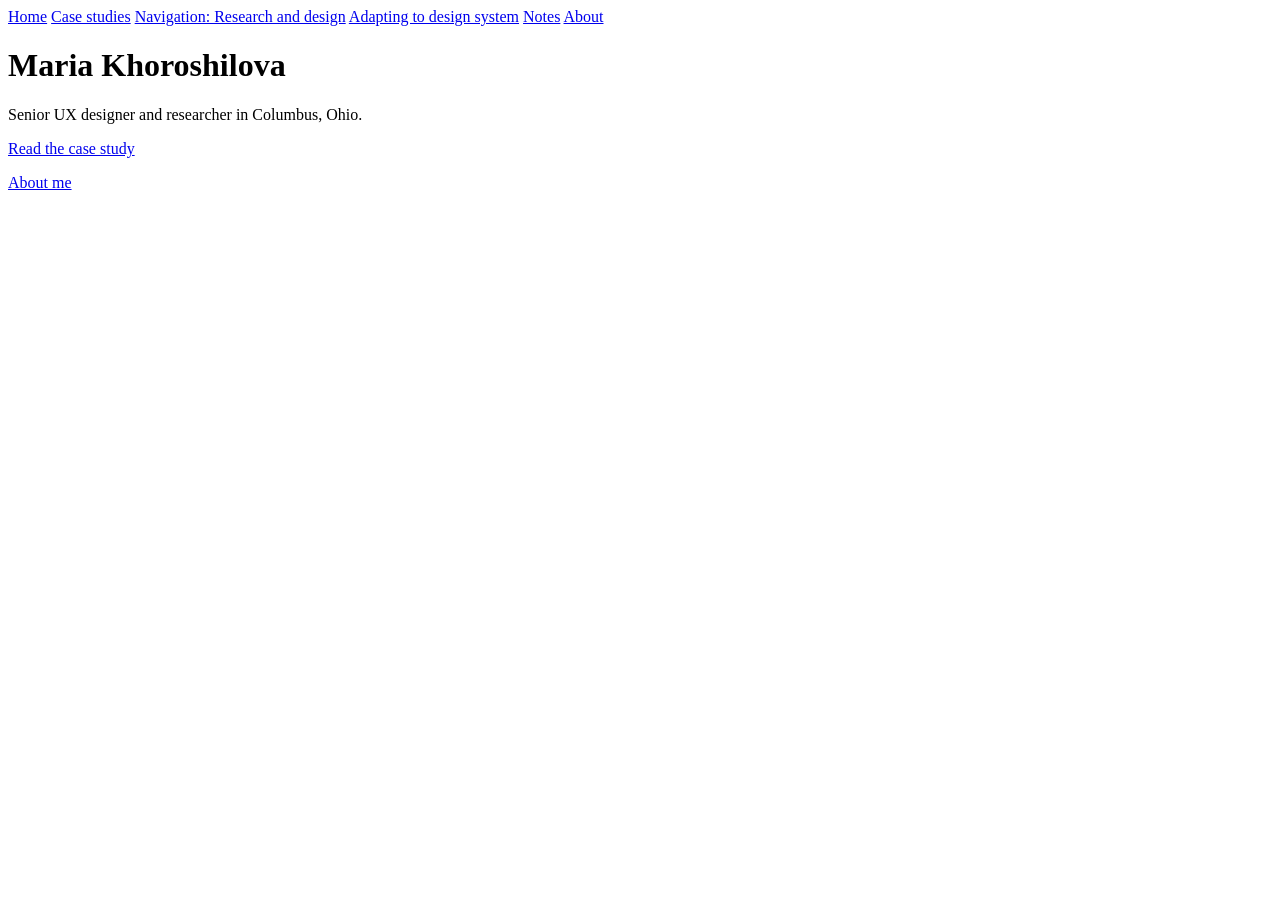
==== commit 4948e4ff: "Update links to remove index.html and use cleaner directory-style URLs" ====
--- a/index.html
+++ b/index.html
@@ -1,2 +1,25 @@
 <!DOCTYPE html>
-<html lang="en" data-tsd-source="/src/routes/__root.tsx:110:5"><head data-tsd-source="/src/routes/__root.tsx:111:7"><meta charset="utf-8"><meta name="viewport" content="width=device-width, initial-scale=1"><link rel="stylesheet" href="https://fonts.googleapis.com/css2?family=Newsreader:ital,opsz,wght@0,6..72,300..700;1,6..72,300..600&amp;family=Source+Sans+3:ital,wght@0,300..700;1,400&amp;display=swap" data-precedence="default"><title>Maria Khoroshilova — Senior UX Designer &amp; Researcher</title><meta name="author" content="Maria Khoroshilova"><meta name="description" content="Senior UX designer and researcher in Columbus, Ohio. 10+ years across healthcare, education and finance. Research-led work, accessibility, measurable outcomes."><meta property="og:title" content="Maria Khoroshilova — Senior UX Designer &amp; Researcher"><meta property="og:description" content="Research-led UX design across healthcare, education and finance. See the Possip case study and short notes on small design problems."><meta property="og:type" content="website"><meta name="twitter:card" content="summary_large_image"><link rel="icon" href="favicon.ico" type="image/x-icon"><link rel="preconnect" href="https://fonts.googleapis.com"><link rel="preconnect" href="https://fonts.gstatic.com" crossorigin="anonymous"><link rel="stylesheet" href="assets/styles.css"></head><body data-tsd-source="/src/routes/__root.tsx:114:7"><div class="flex min-h-dvh flex-col" data-tsd-source="/src/routes/__root.tsx:127:7"><a href="#main-content" class="sr-only focus:not-sr-only focus:absolute focus:left-4 focus:top-4 focus:z-50 focus:rounded-sm focus:bg-primary focus:px-4 focus:py-2 focus:text-sm focus:font-semibold focus:text-primary-foreground" data-tsd-source="/src/routes/__root.tsx:128:9">Skip to main content</a><header class="border-b border-rule bg-background/90 backdrop-blur sticky top-0 z-40" data-tsd-source="/src/components/site-chrome.tsx:23:5"><div class="container-page flex h-16 items-center justify-between gap-6" data-tsd-source="/src/components/site-chrome.tsx:24:7"><a aria-label="Maria Khoroshilova — home" class="font-serif text-lg tracking-tight active" data-tsd-source="/src/components/site-chrome.tsx:25:9" href="index.html">Maria Khoroshilova<span class="hidden sm:inline text-muted-foreground font-sans text-sm" data-tsd-source="/src/components/site-chrome.tsx:31:11"> <!-- -->· UX Research &amp; Design</span></a><nav aria-label="Main" class="hidden md:flex items-center gap-7 text-[0.95rem]" data-tsd-source="/src/components/site-chrome.tsx:37:9"><a class="text-foreground hover:text-primary transition-colors" data-tsd-source="/src/components/site-chrome.tsx:63:15" href="index.html">Home</a><div class="flex items-center gap-0.5 relative" data-tsd-source="/src/components/site-chrome.tsx:43:15"><a class="text-foreground hover:text-primary transition-colors" data-tsd-source="/src/components/site-chrome.tsx:44:17" href="case-studies/index.html">Case studies</a><button class="inline-flex items-center justify-center gap-2 whitespace-nowrap rounded-md text-sm font-medium cursor-pointer transition-colors focus-visible:outline-none focus-visible:ring-1 focus-visible:ring-ring disabled:pointer-events-none disabled:opacity-50 disabled:cursor-not-allowed [&amp;_svg]:pointer-events-none [&amp;_svg]:size-4 [&amp;_svg]:shrink-0 h-8 w-8 text-foreground hover:bg-surface hover:text-primary" aria-label="Open case studies menu" data-tsd-source="/src/components/site-chrome.tsx:49:21" type="button" aria-haspopup="menu" aria-expanded="false" aria-controls="studies-menu" id="studies-trigger"><svg xmlns="http://www.w3.org/2000/svg" width="24" height="24" viewBox="0 0 24 24" fill="none" stroke="currentColor" stroke-width="2" stroke-linecap="round" stroke-linejoin="round" class="lucide lucide-chevron-down" aria-hidden="true" data-tsd-source="/src/components/site-chrome.tsx:50:23"><path d="m6 9 6 6 6-6"></path></svg></button><div id="studies-menu" role="menu" hidden="" class="absolute left-0 top-full z-50 mt-1 min-w-64 rounded-md border border-rule bg-background p-2 text-foreground shadow-md"><a role="menuitem" href="work/possip/index.html" class="block rounded-sm px-3 py-2 text-sm text-foreground hover:bg-surface focus:bg-surface outline-none">Navigation: Research and design</a><a role="menuitem" href="work/clinician-well-being-summit/index.html" class="block rounded-sm px-3 py-2 text-sm text-foreground hover:bg-surface focus:bg-surface outline-none">Adapting to design system</a></div></div><a class="text-foreground hover:text-primary transition-colors" data-tsd-source="/src/components/site-chrome.tsx:63:15" href="blog/index.html">Notes</a><a class="text-foreground hover:text-primary transition-colors" data-tsd-source="/src/components/site-chrome.tsx:63:15" href="about/index.html">About</a></nav><button class="inline-flex items-center justify-center gap-2 whitespace-nowrap rounded-md text-sm font-medium cursor-pointer transition-colors focus-visible:outline-none focus-visible:ring-1 focus-visible:ring-ring disabled:pointer-events-none disabled:opacity-50 disabled:cursor-not-allowed [&amp;_svg]:pointer-events-none [&amp;_svg]:size-4 [&amp;_svg]:shrink-0 border shadow-sm hover:bg-accent hover:text-accent-foreground h-9 w-9 md:hidden border-rule bg-background text-foreground" type="button" aria-expanded="false" aria-controls="mobile-nav" aria-label="Open navigation menu" data-tsd-source="/src/components/site-chrome.tsx:70:9"><svg xmlns="http://www.w3.org/2000/svg" width="24" height="24" viewBox="0 0 24 24" fill="none" stroke="currentColor" stroke-width="2" stroke-linecap="round" stroke-linejoin="round" class="lucide lucide-menu" aria-hidden="true" data-tsd-source="/src/components/site-chrome.tsx:80:46"><path d="M4 5h16"></path><path d="M4 12h16"></path><path d="M4 19h16"></path></svg></button></div><nav hidden id="mobile-nav" aria-label="Mobile" class="md:hidden border-t border-rule bg-background" data-tsd-source="/src/components/site-chrome.tsx:85:9"><div class="container-page flex flex-col py-2" data-tsd-source="/src/components/site-chrome.tsx:90:11"><div class="flex flex-col" data-tsd-source="/src/components/site-chrome.tsx:92:15"><a class="py-2 text-foreground" data-tsd-source="/src/components/site-chrome.tsx:93:15" href="index.html">Home</a></div><div class="flex flex-col" data-tsd-source="/src/components/site-chrome.tsx:92:15"><a class="py-2 text-foreground" data-tsd-source="/src/components/site-chrome.tsx:93:15" href="case-studies/index.html">Case studies</a><div class="flex flex-col border-l border-rule pl-4" data-tsd-source="/src/components/site-chrome.tsx:103:17"><a class="py-2 text-sm text-foreground" data-tsd-source="/src/components/site-chrome.tsx:105:21" href="work/possip/index.html">Navigation: Research and design</a><a class="py-2 text-sm text-foreground" data-tsd-source="/src/components/site-chrome.tsx:105:21" href="work/clinician-well-being-summit/index.html">Adapting to design system</a></div></div><div class="flex flex-col" data-tsd-source="/src/components/site-chrome.tsx:92:15"><a class="py-2 text-foreground" data-tsd-source="/src/components/site-chrome.tsx:93:15" href="blog/index.html">Notes</a></div><div class="flex flex-col" data-tsd-source="/src/components/site-chrome.tsx:92:15"><a class="py-2 text-foreground" data-tsd-source="/src/components/site-chrome.tsx:93:15" href="about/index.html">About</a></div></div></nav></header><main id="main-content" tabindex="-1" class="flex-1" data-tsd-source="/src/routes/__root.tsx:135:9"><!--$--><section aria-labelledby="home-hero" class="border-b border-rule" data-tsd-source="/src/routes/index.tsx:44:7"><div class="container-page grid gap-12 py-20 md:grid-cols-[1.35fr_1fr] md:py-28" data-tsd-source="/src/routes/index.tsx:45:9"><div data-tsd-source="/src/routes/index.tsx:46:11"><p class="eyebrow" data-tsd-source="/src/routes/index.tsx:47:13">UX Research · UX Design · Accessibility</p><h1 id="home-hero" class="mt-5 text-4xl leading-[1.15] sm:text-5xl md:text-[3.4rem]" data-tsd-source="/src/routes/index.tsx:48:13">I uncover the why, then design experiences that drive better outcomes.</h1><p class="mt-6 max-w-xl text-lg text-muted-foreground" data-tsd-source="/src/routes/index.tsx:51:13">I'm Maria Khoroshilova, a senior UX designer and researcher in Columbus, Ohio, with more than ten years experience across healthcare, education and finance. Today I work with The Ohio State University Wexner Medical Center's digital team.<!-- -->&nbsp;<!-- -->I started in graphic design, moved to marketing and media analytics, followed a dream of photography and landed in user experience fascinated by measurability, agility and attention to human behavior.</p><div class="mt-9 flex flex-wrap gap-3" data-tsd-source="/src/routes/index.tsx:60:13"><a class="inline-flex items-center rounded-sm bg-primary px-5 py-2.5 text-sm font-semibold text-primary-foreground transition-opacity hover:opacity-90" data-tsd-source="/src/routes/index.tsx:61:15" href="work/possip/index.html">Read the case study</a><a class="inline-flex items-center rounded-sm border border-rule px-5 py-2.5 text-sm font-semibold transition-colors hover:bg-surface" data-tsd-source="/src/routes/index.tsx:67:15" href="about/index.html">About me</a></div></div><aside class="self-center border-l-2 border-primary pl-6 md:pl-8" data-tsd-source="/src/routes/index.tsx:76:11"><dl class="grid grid-cols-2 gap-x-6 gap-y-7" data-tsd-source="/src/routes/index.tsx:77:13"><div data-tsd-source="/src/routes/index.tsx:79:17"><dt class="font-serif text-3xl" data-tsd-source="/src/routes/index.tsx:80:19">10+</dt><dd class="mt-1 text-sm leading-snug text-muted-foreground" data-tsd-source="/src/routes/index.tsx:81:19">Years designing for web</dd></div><div data-tsd-source="/src/routes/index.tsx:79:17"><dt class="font-serif text-3xl" data-tsd-source="/src/routes/index.tsx:80:19">4+</dt><dd class="mt-1 text-sm leading-snug text-muted-foreground" data-tsd-source="/src/routes/index.tsx:81:19">Years working with established design system</dd></div><div data-tsd-source="/src/routes/index.tsx:79:17"><dt class="font-serif text-3xl" data-tsd-source="/src/routes/index.tsx:80:19">Analytics Focused</dt><dd class="mt-1 text-sm leading-snug text-muted-foreground" data-tsd-source="/src/routes/index.tsx:81:19">Certifications: Google Analytics, Data Analytics, IxDF Data-Driven Design</dd></div><div data-tsd-source="/src/routes/index.tsx:79:17"><dt class="font-serif text-3xl" data-tsd-source="/src/routes/index.tsx:80:19">WCAG 2.2</dt><dd class="mt-1 text-sm leading-snug text-muted-foreground" data-tsd-source="/src/routes/index.tsx:81:19">Accessibility standard I adhere to</dd></div></dl></aside></div></section><section aria-labelledby="home-work" class="border-b border-rule bg-surface" data-tsd-source="/src/routes/index.tsx:91:7"><div class="container-page py-16 md:py-20" data-tsd-source="/src/routes/index.tsx:92:9"><p class="eyebrow" data-tsd-source="/src/routes/index.tsx:93:11">Selected work</p><div class="mt-6 grid gap-10 md:grid-cols-[1fr_1.1fr] md:items-center" data-tsd-source="/src/routes/index.tsx:94:11"><div data-tsd-source="/src/routes/index.tsx:95:13"><h2 id="home-work" class="text-3xl md:text-4xl" data-tsd-source="/src/routes/index.tsx:96:15">Help surface insights for different types of users</h2><p class="mt-4 text-muted-foreground" data-tsd-source="/src/routes/index.tsx:99:15">Possip is an ed-tech platform that helps school leaders hear the voice of parents. After growing from 7 to 1,000 customers in three years, the product had been patched page by page. Over three months I ran the discovery, redesigned the landing experience and navigation around three personas, and tested it with ten people.</p><ul class="mt-6 space-y-2 text-sm" data-tsd-source="/src/routes/index.tsx:106:15"><li class="flex gap-3" data-tsd-source="/src/routes/index.tsx:107:17"><span class="font-semibold text-primary" data-tsd-source="/src/routes/index.tsx:108:19">25%</span><span class="text-muted-foreground" data-tsd-source="/src/routes/index.tsx:109:19">fewer simple customer service requests</span></li><li class="flex gap-3" data-tsd-source="/src/routes/index.tsx:113:17"><span class="font-semibold text-primary" data-tsd-source="/src/routes/index.tsx:114:19">15%</span><span class="text-muted-foreground" data-tsd-source="/src/routes/index.tsx:115:19">faster onboarding for new customers</span></li><li class="flex gap-3" data-tsd-source="/src/routes/index.tsx:119:17"><span class="font-semibold text-primary" data-tsd-source="/src/routes/index.tsx:120:19">50%</span><span class="text-muted-foreground" data-tsd-source="/src/routes/index.tsx:121:19">less support effort for accounts with no data yet</span></li></ul><a class="mt-7 inline-block font-semibold link-underline" data-tsd-source="/src/routes/index.tsx:126:15" href="work/possip/index.html">Read the full case study →</a></div><div class="border border-rule bg-card p-3" data-tsd-source="/src/routes/index.tsx:133:13"><img src="assets/img/ee6b05df42.png" alt="Redesigned Possip dashboard showing pulse check reports, sentiment, and next pulse check schedule" class="w-full cursor-zoom-in" loading="lazy" data-lightbox="true" data-full="assets/img/ee6b05df42.png" data-tsd-source="/src/routes/index.tsx:134:15"></div></div></div></section><section aria-labelledby="home-summit" class="border-b border-rule" data-tsd-source="/src/routes/index.tsx:147:7"><div class="container-page py-16 md:py-20" data-tsd-source="/src/routes/index.tsx:148:9"><div class="grid gap-10 md:grid-cols-[1fr_1.1fr] md:items-center" data-tsd-source="/src/routes/index.tsx:149:11"><div data-tsd-source="/src/routes/index.tsx:150:13"><p class="eyebrow" data-tsd-source="/src/routes/index.tsx:151:15">Case study · UX Design</p><h2 id="home-summit" class="mt-4 max-w-2xl text-3xl" data-tsd-source="/src/routes/index.tsx:152:15">Clinician Well-Being Summit: an event website in line with the Ohio State brand</h2><p class="mt-4 max-w-2xl text-muted-foreground" data-tsd-source="/src/routes/index.tsx:155:15">Restructured the content, designed it in Figma with the university's BUX design system, and built it in Drupal.</p><a class="mt-7 inline-block font-semibold link-underline" data-tsd-source="/src/routes/index.tsx:159:15" href="work/clinician-well-being-summit/index.html">Read the full case study →</a></div><div class="border border-rule bg-card p-3" data-tsd-source="/src/routes/index.tsx:166:13"><img src="assets/img/a95bd0c150.png" alt="Redesigned Clinician Well-Being Summit homepage in Ohio State branding" class="w-full cursor-zoom-in" loading="lazy" data-lightbox="true" data-full="assets/img/a95bd0c150.png" data-tsd-source="/src/routes/index.tsx:167:15"></div></div></div></section><section aria-labelledby="home-notes" class="container-page py-16 md:py-20" data-tsd-source="/src/routes/index.tsx:180:7"><div class="flex items-baseline justify-between gap-4" data-tsd-source="/src/routes/index.tsx:181:9"><p class="eyebrow" data-tsd-source="/src/routes/index.tsx:182:11">Notes</p><a aria-label="View all notes" class="text-sm link-underline" data-tsd-source="/src/routes/index.tsx:183:11" href="blog/index.html">All notes</a></div><h2 id="home-notes" class="mt-4 max-w-2xl text-3xl" data-tsd-source="/src/routes/index.tsx:187:9">Short write-ups on how I solve small design problems.</h2><ul class="mt-10 divide-y divide-rule border-t border-rule" data-tsd-source="/src/routes/index.tsx:190:9"><li data-tsd-source="/src/routes/index.tsx:192:13"><a class="group grid gap-2 py-6 sm:grid-cols-[9rem_1fr] sm:gap-8" data-tsd-source="/src/routes/index.tsx:193:15" href="blog/some-facts-about-me-beyond-the-resume/index.html"><span class="text-sm text-muted-foreground" data-tsd-source="/src/routes/index.tsx:198:17">October 4, 2026</span><span data-tsd-source="/src/routes/index.tsx:201:17"><span class="block font-serif text-xl group-hover:text-primary" data-tsd-source="/src/routes/index.tsx:202:19">Some facts about me beyond the resume</span><span class="mt-1 block text-muted-foreground" data-tsd-source="/src/routes/index.tsx:205:19">The parts of how I work that don't fit on a resume: where I came from, what I pay attention to, and how I get things done.</span></span></a></li><li data-tsd-source="/src/routes/index.tsx:192:13"><a class="group grid gap-2 py-6 sm:grid-cols-[9rem_1fr] sm:gap-8" data-tsd-source="/src/routes/index.tsx:193:15" href="blog/designing-for-an-empty-state/index.html"><span class="text-sm text-muted-foreground" data-tsd-source="/src/routes/index.tsx:198:17">June 18, 2026</span><span data-tsd-source="/src/routes/index.tsx:201:17"><span class="block font-serif text-xl group-hover:text-primary" data-tsd-source="/src/routes/index.tsx:202:19">Designing for an empty state</span><span class="mt-1 block text-muted-foreground" data-tsd-source="/src/routes/index.tsx:205:19">Turning a new user's empty dashboard into a helpful onboarding experience.</span></span></a></li><li data-tsd-source="/src/routes/index.tsx:192:13"><a class="group grid gap-2 py-6 sm:grid-cols-[9rem_1fr] sm:gap-8" data-tsd-source="/src/routes/index.tsx:193:15" href="blog/customer-service-request-to-user-flow/index.html"><span class="text-sm text-muted-foreground" data-tsd-source="/src/routes/index.tsx:198:17">May 2, 2026</span><span data-tsd-source="/src/routes/index.tsx:201:17"><span class="block font-serif text-xl group-hover:text-primary" data-tsd-source="/src/routes/index.tsx:202:19">From the most frequent customer service request to the in-app user flow</span><span class="mt-1 block text-muted-foreground" data-tsd-source="/src/routes/index.tsx:205:19">How a frequent password-reset request became a self-service user flow.</span></span></a></li><li data-tsd-source="/src/routes/index.tsx:192:13"><a class="group grid gap-2 py-6 sm:grid-cols-[9rem_1fr] sm:gap-8" data-tsd-source="/src/routes/index.tsx:193:15" href="blog/user-frustration-caught-on-session-recordings/index.html"><span class="text-sm text-muted-foreground" data-tsd-source="/src/routes/index.tsx:198:17">March 11, 2026</span><span data-tsd-source="/src/routes/index.tsx:201:17"><span class="block font-serif text-xl group-hover:text-primary" data-tsd-source="/src/routes/index.tsx:202:19">User frustration caught on session recordings</span><span class="mt-1 block text-muted-foreground" data-tsd-source="/src/routes/index.tsx:205:19">Watching session recordings revealed a disabled button that still let users act — and no way to undo what they submitted.</span></span></a></li></ul></section><!--/$--></main><footer class="mt-24 border-t border-rule bg-surface" data-tsd-source="/src/components/site-chrome.tsx:122:5"><div class="container-page flex flex-col gap-6 py-10 text-sm text-muted-foreground" data-tsd-source="/src/components/site-chrome.tsx:123:7"><nav aria-label="Footer" class="flex flex-wrap gap-x-6 gap-y-2" data-tsd-source="/src/components/site-chrome.tsx:124:9"><a class="text-foreground link-underline hover:text-primary transition-colors" data-tsd-source="/src/components/site-chrome.tsx:126:13" href="index.html">Home</a><a class="text-foreground link-underline hover:text-primary transition-colors" data-tsd-source="/src/components/site-chrome.tsx:126:13" href="case-studies/index.html">Case studies</a><a class="text-foreground link-underline hover:text-primary transition-colors" data-tsd-source="/src/components/site-chrome.tsx:126:13" href="blog/index.html">Notes</a><a class="text-foreground link-underline hover:text-primary transition-colors" data-tsd-source="/src/components/site-chrome.tsx:126:13" href="about/index.html">About</a></nav><div class="flex flex-col gap-4 border-t border-rule pt-6 sm:flex-row sm:items-center sm:justify-between" data-tsd-source="/src/components/site-chrome.tsx:137:9"><p data-tsd-source="/src/components/site-chrome.tsx:138:9">© <!-- -->2026<!-- --> Maria Khoroshilova · Columbus, Ohio</p><nav aria-label="Contact" class="flex flex-wrap gap-5" data-tsd-source="/src/components/site-chrome.tsx:139:9"><a class="link-underline" href="mailto:camomint@gmail.com" aria-label="Email Maria at camomint@gmail.com" data-tsd-source="/src/components/site-chrome.tsx:140:11">camomint@gmail.com</a><a class="link-underline" href="https://www.linkedin.com/in/mkhoroshilova" target="_blank" rel="noreferrer" aria-label="LinkedIn profile of Maria Khoroshilova (opens in a new tab)" data-tsd-source="/src/components/site-chrome.tsx:147:11">LinkedIn</a></nav></div></div></footer></div><script src="assets/site.js" defer></script></body></html>+<html lang="en">
+  <head>
+    <meta charset="UTF-8" />
+    <meta name="viewport" content="width=device-width, initial-scale=1.0" />
+    <title>Maria Khoroshilova</title>
+  </head>
+  <body>
+    <nav>
+      <a href="/">Home</a>
+      <a href="case-studies/">Case studies</a>
+      <a href="work/possip/">Navigation: Research and design</a>
+      <a href="work/clinician-well-being-summit/">Adapting to design system</a>
+      <a href="blog/">Notes</a>
+      <a href="about/">About</a>
+    </nav>
+
+    <main>
+      <h1>Maria Khoroshilova</h1>
+      <p>Senior UX designer and researcher in Columbus, Ohio.</p>
+      <p><a href="work/possip/">Read the case study</a></p>
+      <p><a href="about/">About me</a></p>
+    </main>
+  </body>
+</html>
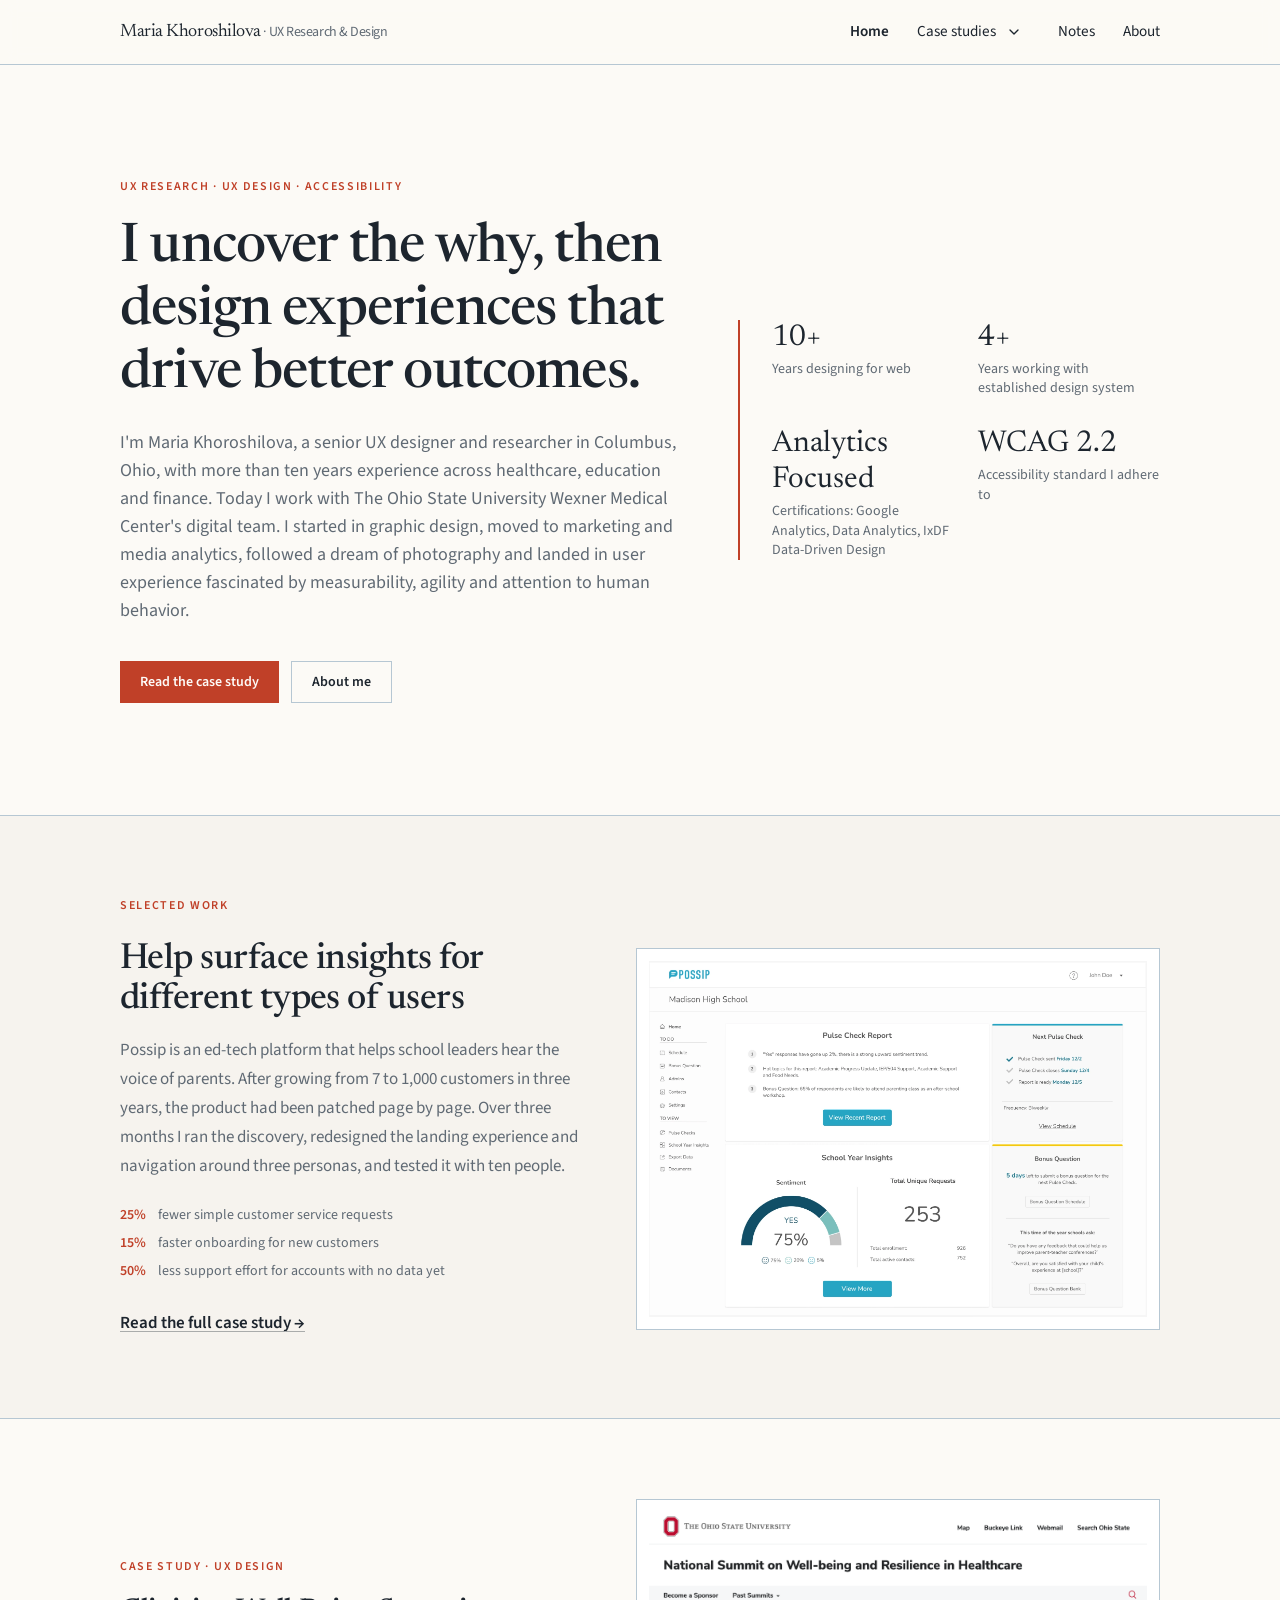
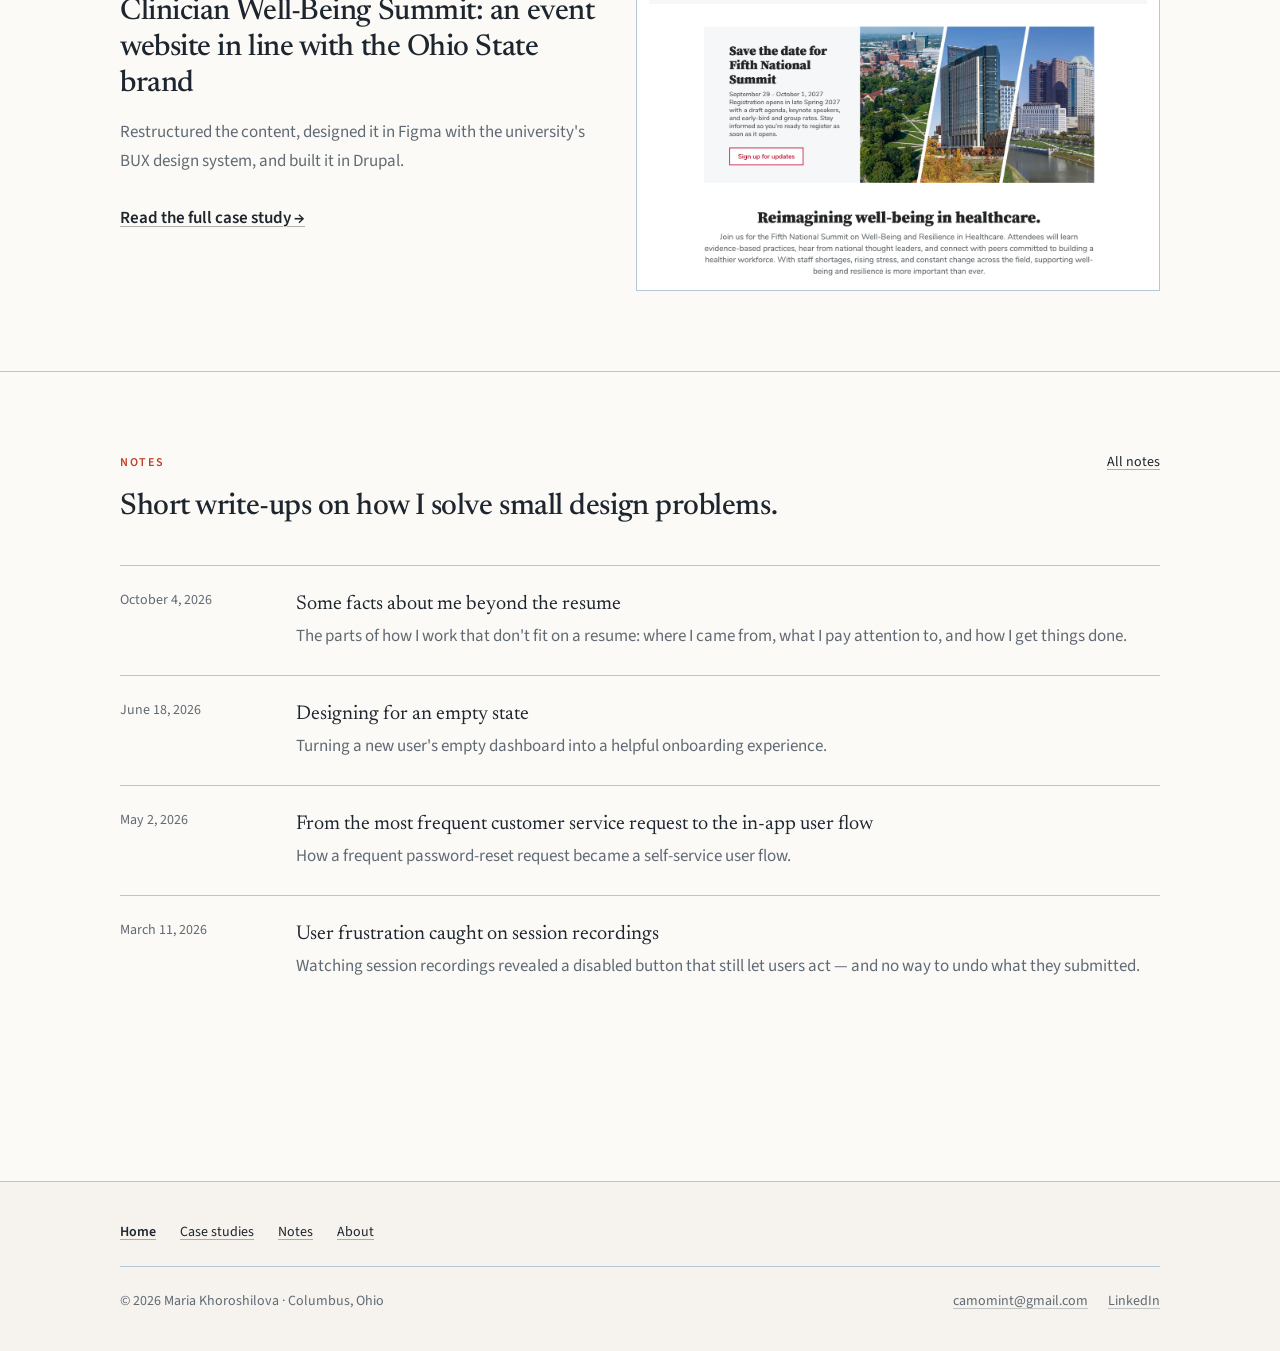
==== commit a14b268f: "Add files via upload" ====
--- a/index.html
+++ b/index.html
@@ -1,25 +1,2 @@
 <!DOCTYPE html>
-<html lang="en">
-  <head>
-    <meta charset="UTF-8" />
-    <meta name="viewport" content="width=device-width, initial-scale=1.0" />
-    <title>Maria Khoroshilova</title>
-  </head>
-  <body>
-    <nav>
-      <a href="/">Home</a>
-      <a href="case-studies/">Case studies</a>
-      <a href="work/possip/">Navigation: Research and design</a>
-      <a href="work/clinician-well-being-summit/">Adapting to design system</a>
-      <a href="blog/">Notes</a>
-      <a href="about/">About</a>
-    </nav>
-
-    <main>
-      <h1>Maria Khoroshilova</h1>
-      <p>Senior UX designer and researcher in Columbus, Ohio.</p>
-      <p><a href="work/possip/">Read the case study</a></p>
-      <p><a href="about/">About me</a></p>
-    </main>
-  </body>
-</html>
+<html lang="en" data-tsd-source="/src/routes/__root.tsx:110:5"><head data-tsd-source="/src/routes/__root.tsx:111:7"><meta charset="utf-8"><meta name="viewport" content="width=device-width, initial-scale=1"><link rel="stylesheet" href="https://fonts.googleapis.com/css2?family=Newsreader:ital,opsz,wght@0,6..72,300..700;1,6..72,300..600&amp;family=Source+Sans+3:ital,wght@0,300..700;1,400&amp;display=swap" data-precedence="default"><title>Maria Khoroshilova — Senior UX Designer &amp; Researcher</title><meta name="author" content="Maria Khoroshilova"><meta name="description" content="Senior UX designer and researcher in Columbus, Ohio. 10+ years across healthcare, education and finance. Research-led work, accessibility, measurable outcomes."><meta property="og:title" content="Maria Khoroshilova — Senior UX Designer &amp; Researcher"><meta property="og:description" content="Research-led UX design across healthcare, education and finance. See the Possip case study and short notes on small design problems."><meta property="og:type" content="website"><meta name="twitter:card" content="summary_large_image"><link rel="icon" href="favicon.ico" type="image/x-icon"><link rel="preconnect" href="https://fonts.googleapis.com"><link rel="preconnect" href="https://fonts.gstatic.com" crossorigin="anonymous"><link rel="stylesheet" href="assets/styles.css"></head><body data-tsd-source="/src/routes/__root.tsx:114:7"><div class="flex min-h-dvh flex-col" data-tsd-source="/src/routes/__root.tsx:127:7"><a href="#main-content" class="sr-only focus:not-sr-only focus:absolute focus:left-4 focus:top-4 focus:z-50 focus:rounded-sm focus:bg-primary focus:px-4 focus:py-2 focus:text-sm focus:font-semibold focus:text-primary-foreground" data-tsd-source="/src/routes/__root.tsx:128:9">Skip to main content</a><header class="border-b border-rule bg-background/90 backdrop-blur sticky top-0 z-40" data-tsd-source="/src/components/site-chrome.tsx:23:5"><div class="container-page flex h-16 items-center justify-between gap-6" data-tsd-source="/src/components/site-chrome.tsx:24:7"><a aria-label="Maria Khoroshilova — home" class="font-serif text-lg tracking-tight active" data-tsd-source="/src/components/site-chrome.tsx:25:9" href="index.html">Maria Khoroshilova<span class="hidden sm:inline text-muted-foreground font-sans text-sm" data-tsd-source="/src/components/site-chrome.tsx:31:11"> <!-- -->· UX Research &amp; Design</span></a><nav aria-label="Main" class="hidden md:flex items-center gap-7 text-[0.95rem]" data-tsd-source="/src/components/site-chrome.tsx:37:9"><a class="text-foreground hover:text-primary transition-colors" data-tsd-source="/src/components/site-chrome.tsx:63:15" href="index.html">Home</a><div class="flex items-center gap-0.5 relative" data-tsd-source="/src/components/site-chrome.tsx:43:15"><a class="text-foreground hover:text-primary transition-colors" data-tsd-source="/src/components/site-chrome.tsx:44:17" href="case-studies/index.html">Case studies</a><button class="inline-flex items-center justify-center gap-2 whitespace-nowrap rounded-md text-sm font-medium cursor-pointer transition-colors focus-visible:outline-none focus-visible:ring-1 focus-visible:ring-ring disabled:pointer-events-none disabled:opacity-50 disabled:cursor-not-allowed [&amp;_svg]:pointer-events-none [&amp;_svg]:size-4 [&amp;_svg]:shrink-0 h-8 w-8 text-foreground hover:bg-surface hover:text-primary" aria-label="Open case studies menu" data-tsd-source="/src/components/site-chrome.tsx:49:21" type="button" aria-haspopup="menu" aria-expanded="false" aria-controls="studies-menu" id="studies-trigger"><svg xmlns="http://www.w3.org/2000/svg" width="24" height="24" viewBox="0 0 24 24" fill="none" stroke="currentColor" stroke-width="2" stroke-linecap="round" stroke-linejoin="round" class="lucide lucide-chevron-down" aria-hidden="true" data-tsd-source="/src/components/site-chrome.tsx:50:23"><path d="m6 9 6 6 6-6"></path></svg></button><div id="studies-menu" role="menu" hidden="" class="absolute left-0 top-full z-50 mt-1 min-w-64 rounded-md border border-rule bg-background p-2 text-foreground shadow-md"><a role="menuitem" href="work/possip/index.html" class="block rounded-sm px-3 py-2 text-sm text-foreground hover:bg-surface focus:bg-surface outline-none">Navigation: Research and design</a><a role="menuitem" href="work/clinician-well-being-summit/index.html" class="block rounded-sm px-3 py-2 text-sm text-foreground hover:bg-surface focus:bg-surface outline-none">Adapting to design system</a></div></div><a class="text-foreground hover:text-primary transition-colors" data-tsd-source="/src/components/site-chrome.tsx:63:15" href="blog/index.html">Notes</a><a class="text-foreground hover:text-primary transition-colors" data-tsd-source="/src/components/site-chrome.tsx:63:15" href="about/index.html">About</a></nav><button class="inline-flex items-center justify-center gap-2 whitespace-nowrap rounded-md text-sm font-medium cursor-pointer transition-colors focus-visible:outline-none focus-visible:ring-1 focus-visible:ring-ring disabled:pointer-events-none disabled:opacity-50 disabled:cursor-not-allowed [&amp;_svg]:pointer-events-none [&amp;_svg]:size-4 [&amp;_svg]:shrink-0 border shadow-sm hover:bg-accent hover:text-accent-foreground h-9 w-9 md:hidden border-rule bg-background text-foreground" type="button" aria-expanded="false" aria-controls="mobile-nav" aria-label="Open navigation menu" data-tsd-source="/src/components/site-chrome.tsx:70:9"><svg xmlns="http://www.w3.org/2000/svg" width="24" height="24" viewBox="0 0 24 24" fill="none" stroke="currentColor" stroke-width="2" stroke-linecap="round" stroke-linejoin="round" class="lucide lucide-menu" aria-hidden="true" data-tsd-source="/src/components/site-chrome.tsx:80:46"><path d="M4 5h16"></path><path d="M4 12h16"></path><path d="M4 19h16"></path></svg></button></div><nav hidden id="mobile-nav" aria-label="Mobile" class="md:hidden border-t border-rule bg-background" data-tsd-source="/src/components/site-chrome.tsx:85:9"><div class="container-page flex flex-col py-2" data-tsd-source="/src/components/site-chrome.tsx:90:11"><div class="flex flex-col" data-tsd-source="/src/components/site-chrome.tsx:92:15"><a class="py-2 text-foreground" data-tsd-source="/src/components/site-chrome.tsx:93:15" href="index.html">Home</a></div><div class="flex flex-col" data-tsd-source="/src/components/site-chrome.tsx:92:15"><a class="py-2 text-foreground" data-tsd-source="/src/components/site-chrome.tsx:93:15" href="case-studies/index.html">Case studies</a><div class="flex flex-col border-l border-rule pl-4" data-tsd-source="/src/components/site-chrome.tsx:103:17"><a class="py-2 text-sm text-foreground" data-tsd-source="/src/components/site-chrome.tsx:105:21" href="work/possip/index.html">Navigation: Research and design</a><a class="py-2 text-sm text-foreground" data-tsd-source="/src/components/site-chrome.tsx:105:21" href="work/clinician-well-being-summit/index.html">Adapting to design system</a></div></div><div class="flex flex-col" data-tsd-source="/src/components/site-chrome.tsx:92:15"><a class="py-2 text-foreground" data-tsd-source="/src/components/site-chrome.tsx:93:15" href="blog/index.html">Notes</a></div><div class="flex flex-col" data-tsd-source="/src/components/site-chrome.tsx:92:15"><a class="py-2 text-foreground" data-tsd-source="/src/components/site-chrome.tsx:93:15" href="about/index.html">About</a></div></div></nav></header><main id="main-content" tabindex="-1" class="flex-1" data-tsd-source="/src/routes/__root.tsx:135:9"><!--$--><section aria-labelledby="home-hero" class="border-b border-rule" data-tsd-source="/src/routes/index.tsx:44:7"><div class="container-page grid gap-12 py-20 md:grid-cols-[1.35fr_1fr] md:py-28" data-tsd-source="/src/routes/index.tsx:45:9"><div data-tsd-source="/src/routes/index.tsx:46:11"><p class="eyebrow" data-tsd-source="/src/routes/index.tsx:47:13">UX Research · UX Design · Accessibility</p><h1 id="home-hero" class="mt-5 text-4xl leading-[1.15] sm:text-5xl md:text-[3.4rem]" data-tsd-source="/src/routes/index.tsx:48:13">I uncover the why, then design experiences that drive better outcomes.</h1><p class="mt-6 max-w-xl text-lg text-muted-foreground" data-tsd-source="/src/routes/index.tsx:51:13">I'm Maria Khoroshilova, a senior UX designer and researcher in Columbus, Ohio, with more than ten years experience across healthcare, education and finance. Today I work with The Ohio State University Wexner Medical Center's digital team.<!-- -->&nbsp;<!-- -->I started in graphic design, moved to marketing and media analytics, followed a dream of photography and landed in user experience fascinated by measurability, agility and attention to human behavior.</p><div class="mt-9 flex flex-wrap gap-3" data-tsd-source="/src/routes/index.tsx:60:13"><a class="inline-flex items-center rounded-sm bg-primary px-5 py-2.5 text-sm font-semibold text-primary-foreground transition-opacity hover:opacity-90" data-tsd-source="/src/routes/index.tsx:61:15" href="work/possip/index.html">Read the case study</a><a class="inline-flex items-center rounded-sm border border-rule px-5 py-2.5 text-sm font-semibold transition-colors hover:bg-surface" data-tsd-source="/src/routes/index.tsx:67:15" href="about/index.html">About me</a></div></div><aside class="self-center border-l-2 border-primary pl-6 md:pl-8" data-tsd-source="/src/routes/index.tsx:76:11"><dl class="grid grid-cols-2 gap-x-6 gap-y-7" data-tsd-source="/src/routes/index.tsx:77:13"><div data-tsd-source="/src/routes/index.tsx:79:17"><dt class="font-serif text-3xl" data-tsd-source="/src/routes/index.tsx:80:19">10+</dt><dd class="mt-1 text-sm leading-snug text-muted-foreground" data-tsd-source="/src/routes/index.tsx:81:19">Years designing for web</dd></div><div data-tsd-source="/src/routes/index.tsx:79:17"><dt class="font-serif text-3xl" data-tsd-source="/src/routes/index.tsx:80:19">4+</dt><dd class="mt-1 text-sm leading-snug text-muted-foreground" data-tsd-source="/src/routes/index.tsx:81:19">Years working with established design system</dd></div><div data-tsd-source="/src/routes/index.tsx:79:17"><dt class="font-serif text-3xl" data-tsd-source="/src/routes/index.tsx:80:19">Analytics Focused</dt><dd class="mt-1 text-sm leading-snug text-muted-foreground" data-tsd-source="/src/routes/index.tsx:81:19">Certifications: Google Analytics, Data Analytics, IxDF Data-Driven Design</dd></div><div data-tsd-source="/src/routes/index.tsx:79:17"><dt class="font-serif text-3xl" data-tsd-source="/src/routes/index.tsx:80:19">WCAG 2.2</dt><dd class="mt-1 text-sm leading-snug text-muted-foreground" data-tsd-source="/src/routes/index.tsx:81:19">Accessibility standard I adhere to</dd></div></dl></aside></div></section><section aria-labelledby="home-work" class="border-b border-rule bg-surface" data-tsd-source="/src/routes/index.tsx:91:7"><div class="container-page py-16 md:py-20" data-tsd-source="/src/routes/index.tsx:92:9"><p class="eyebrow" data-tsd-source="/src/routes/index.tsx:93:11">Selected work</p><div class="mt-6 grid gap-10 md:grid-cols-[1fr_1.1fr] md:items-center" data-tsd-source="/src/routes/index.tsx:94:11"><div data-tsd-source="/src/routes/index.tsx:95:13"><h2 id="home-work" class="text-3xl md:text-4xl" data-tsd-source="/src/routes/index.tsx:96:15">Help surface insights for different types of users</h2><p class="mt-4 text-muted-foreground" data-tsd-source="/src/routes/index.tsx:99:15">Possip is an ed-tech platform that helps school leaders hear the voice of parents. After growing from 7 to 1,000 customers in three years, the product had been patched page by page. Over three months I ran the discovery, redesigned the landing experience and navigation around three personas, and tested it with ten people.</p><ul class="mt-6 space-y-2 text-sm" data-tsd-source="/src/routes/index.tsx:106:15"><li class="flex gap-3" data-tsd-source="/src/routes/index.tsx:107:17"><span class="font-semibold text-primary" data-tsd-source="/src/routes/index.tsx:108:19">25%</span><span class="text-muted-foreground" data-tsd-source="/src/routes/index.tsx:109:19">fewer simple customer service requests</span></li><li class="flex gap-3" data-tsd-source="/src/routes/index.tsx:113:17"><span class="font-semibold text-primary" data-tsd-source="/src/routes/index.tsx:114:19">15%</span><span class="text-muted-foreground" data-tsd-source="/src/routes/index.tsx:115:19">faster onboarding for new customers</span></li><li class="flex gap-3" data-tsd-source="/src/routes/index.tsx:119:17"><span class="font-semibold text-primary" data-tsd-source="/src/routes/index.tsx:120:19">50%</span><span class="text-muted-foreground" data-tsd-source="/src/routes/index.tsx:121:19">less support effort for accounts with no data yet</span></li></ul><a class="mt-7 inline-block font-semibold link-underline" data-tsd-source="/src/routes/index.tsx:126:15" href="work/possip/index.html">Read the full case study →</a></div><div class="border border-rule bg-card p-3" data-tsd-source="/src/routes/index.tsx:133:13"><img src="assets/img/ee6b05df42.png" alt="Redesigned Possip dashboard showing pulse check reports, sentiment, and next pulse check schedule" class="w-full cursor-zoom-in" loading="lazy" data-lightbox="true" data-full="assets/img/ee6b05df42.png" data-tsd-source="/src/routes/index.tsx:134:15"></div></div></div></section><section aria-labelledby="home-summit" class="border-b border-rule" data-tsd-source="/src/routes/index.tsx:147:7"><div class="container-page py-16 md:py-20" data-tsd-source="/src/routes/index.tsx:148:9"><div class="grid gap-10 md:grid-cols-[1fr_1.1fr] md:items-center" data-tsd-source="/src/routes/index.tsx:149:11"><div data-tsd-source="/src/routes/index.tsx:150:13"><p class="eyebrow" data-tsd-source="/src/routes/index.tsx:151:15">Case study · UX Design</p><h2 id="home-summit" class="mt-4 max-w-2xl text-3xl" data-tsd-source="/src/routes/index.tsx:152:15">Clinician Well-Being Summit: an event website in line with the Ohio State brand</h2><p class="mt-4 max-w-2xl text-muted-foreground" data-tsd-source="/src/routes/index.tsx:155:15">Restructured the content, designed it in Figma with the university's BUX design system, and built it in Drupal.</p><a class="mt-7 inline-block font-semibold link-underline" data-tsd-source="/src/routes/index.tsx:159:15" href="work/clinician-well-being-summit/index.html">Read the full case study →</a></div><div class="border border-rule bg-card p-3" data-tsd-source="/src/routes/index.tsx:166:13"><img src="assets/img/a95bd0c150.png" alt="Redesigned Clinician Well-Being Summit homepage in Ohio State branding" class="w-full cursor-zoom-in" loading="lazy" data-lightbox="true" data-full="assets/img/a95bd0c150.png" data-tsd-source="/src/routes/index.tsx:167:15"></div></div></div></section><section aria-labelledby="home-notes" class="container-page py-16 md:py-20" data-tsd-source="/src/routes/index.tsx:180:7"><div class="flex items-baseline justify-between gap-4" data-tsd-source="/src/routes/index.tsx:181:9"><p class="eyebrow" data-tsd-source="/src/routes/index.tsx:182:11">Notes</p><a aria-label="View all notes" class="text-sm link-underline" data-tsd-source="/src/routes/index.tsx:183:11" href="blog/index.html">All notes</a></div><h2 id="home-notes" class="mt-4 max-w-2xl text-3xl" data-tsd-source="/src/routes/index.tsx:187:9">Short write-ups on how I solve small design problems.</h2><ul class="mt-10 divide-y divide-rule border-t border-rule" data-tsd-source="/src/routes/index.tsx:190:9"><li data-tsd-source="/src/routes/index.tsx:192:13"><a class="group grid gap-2 py-6 sm:grid-cols-[9rem_1fr] sm:gap-8" data-tsd-source="/src/routes/index.tsx:193:15" href="blog/some-facts-about-me-beyond-the-resume/index.html"><span class="text-sm text-muted-foreground" data-tsd-source="/src/routes/index.tsx:198:17">October 4, 2026</span><span data-tsd-source="/src/routes/index.tsx:201:17"><span class="block font-serif text-xl group-hover:text-primary" data-tsd-source="/src/routes/index.tsx:202:19">Some facts about me beyond the resume</span><span class="mt-1 block text-muted-foreground" data-tsd-source="/src/routes/index.tsx:205:19">The parts of how I work that don't fit on a resume: where I came from, what I pay attention to, and how I get things done.</span></span></a></li><li data-tsd-source="/src/routes/index.tsx:192:13"><a class="group grid gap-2 py-6 sm:grid-cols-[9rem_1fr] sm:gap-8" data-tsd-source="/src/routes/index.tsx:193:15" href="blog/designing-for-an-empty-state/index.html"><span class="text-sm text-muted-foreground" data-tsd-source="/src/routes/index.tsx:198:17">June 18, 2026</span><span data-tsd-source="/src/routes/index.tsx:201:17"><span class="block font-serif text-xl group-hover:text-primary" data-tsd-source="/src/routes/index.tsx:202:19">Designing for an empty state</span><span class="mt-1 block text-muted-foreground" data-tsd-source="/src/routes/index.tsx:205:19">Turning a new user's empty dashboard into a helpful onboarding experience.</span></span></a></li><li data-tsd-source="/src/routes/index.tsx:192:13"><a class="group grid gap-2 py-6 sm:grid-cols-[9rem_1fr] sm:gap-8" data-tsd-source="/src/routes/index.tsx:193:15" href="blog/customer-service-request-to-user-flow/index.html"><span class="text-sm text-muted-foreground" data-tsd-source="/src/routes/index.tsx:198:17">May 2, 2026</span><span data-tsd-source="/src/routes/index.tsx:201:17"><span class="block font-serif text-xl group-hover:text-primary" data-tsd-source="/src/routes/index.tsx:202:19">From the most frequent customer service request to the in-app user flow</span><span class="mt-1 block text-muted-foreground" data-tsd-source="/src/routes/index.tsx:205:19">How a frequent password-reset request became a self-service user flow.</span></span></a></li><li data-tsd-source="/src/routes/index.tsx:192:13"><a class="group grid gap-2 py-6 sm:grid-cols-[9rem_1fr] sm:gap-8" data-tsd-source="/src/routes/index.tsx:193:15" href="blog/user-frustration-caught-on-session-recordings/index.html"><span class="text-sm text-muted-foreground" data-tsd-source="/src/routes/index.tsx:198:17">March 11, 2026</span><span data-tsd-source="/src/routes/index.tsx:201:17"><span class="block font-serif text-xl group-hover:text-primary" data-tsd-source="/src/routes/index.tsx:202:19">User frustration caught on session recordings</span><span class="mt-1 block text-muted-foreground" data-tsd-source="/src/routes/index.tsx:205:19">Watching session recordings revealed a disabled button that still let users act — and no way to undo what they submitted.</span></span></a></li></ul></section><!--/$--></main><footer class="mt-24 border-t border-rule bg-surface" data-tsd-source="/src/components/site-chrome.tsx:122:5"><div class="container-page flex flex-col gap-6 py-10 text-sm text-muted-foreground" data-tsd-source="/src/components/site-chrome.tsx:123:7"><nav aria-label="Footer" class="flex flex-wrap gap-x-6 gap-y-2" data-tsd-source="/src/components/site-chrome.tsx:124:9"><a class="text-foreground link-underline hover:text-primary transition-colors" data-tsd-source="/src/components/site-chrome.tsx:126:13" href="index.html">Home</a><a class="text-foreground link-underline hover:text-primary transition-colors" data-tsd-source="/src/components/site-chrome.tsx:126:13" href="case-studies/index.html">Case studies</a><a class="text-foreground link-underline hover:text-primary transition-colors" data-tsd-source="/src/components/site-chrome.tsx:126:13" href="blog/index.html">Notes</a><a class="text-foreground link-underline hover:text-primary transition-colors" data-tsd-source="/src/components/site-chrome.tsx:126:13" href="about/index.html">About</a></nav><div class="flex flex-col gap-4 border-t border-rule pt-6 sm:flex-row sm:items-center sm:justify-between" data-tsd-source="/src/components/site-chrome.tsx:137:9"><p data-tsd-source="/src/components/site-chrome.tsx:138:9">© <!-- -->2026<!-- --> Maria Khoroshilova · Columbus, Ohio</p><nav aria-label="Contact" class="flex flex-wrap gap-5" data-tsd-source="/src/components/site-chrome.tsx:139:9"><a class="link-underline" href="mailto:camomint@gmail.com" aria-label="Email Maria at camomint@gmail.com" data-tsd-source="/src/components/site-chrome.tsx:140:11">camomint@gmail.com</a><a class="link-underline" href="https://www.linkedin.com/in/mkhoroshilova" target="_blank" rel="noreferrer" aria-label="LinkedIn profile of Maria Khoroshilova (opens in a new tab)" data-tsd-source="/src/components/site-chrome.tsx:147:11">LinkedIn</a></nav></div></div></footer></div><script src="assets/site.js" defer></script></body></html>
--- a/assets/styles.css
+++ b/assets/styles.css
@@ -0,0 +1,1032 @@
+@layer properties {
+  @supports (((-webkit-hyphens: none)) and (not (margin-trim: inline))) or ((-moz-orient: inline) and (not (color: rgb(from red r g b)))) {
+  *, ::before, ::after, ::backdrop { --tw-translate-x: 0; --tw-translate-y: 0; --tw-translate-z: 0; --tw-rotate-x: initial; --tw-rotate-y: initial; --tw-rotate-z: initial; --tw-skew-x: initial; --tw-skew-y: initial; --tw-space-y-reverse: 0; --tw-space-x-reverse: 0; --tw-divide-y-reverse: 0; --tw-border-style: solid; --tw-leading: initial; --tw-font-weight: initial; --tw-tracking: initial; --tw-ordinal: initial; --tw-slashed-zero: initial; --tw-numeric-figure: initial; --tw-numeric-spacing: initial; --tw-numeric-fraction: initial; --tw-shadow: 0 0 #0000; --tw-shadow-color: initial; --tw-shadow-alpha: 100%; --tw-inset-shadow: 0 0 #0000; --tw-inset-shadow-color: initial; --tw-inset-shadow-alpha: 100%; --tw-ring-color: initial; --tw-ring-shadow: 0 0 #0000; --tw-inset-ring-color: initial; --tw-inset-ring-shadow: 0 0 #0000; --tw-ring-inset: initial; --tw-ring-offset-width: 0px; --tw-ring-offset-color: #fff; --tw-ring-offset-shadow: 0 0 #0000; --tw-outline-style: solid; --tw-blur: initial; --tw-brightness: initial; --tw-contrast: initial; --tw-grayscale: initial; --tw-hue-rotate: initial; --tw-invert: initial; --tw-opacity: initial; --tw-saturate: initial; --tw-sepia: initial; --tw-drop-shadow: initial; --tw-drop-shadow-color: initial; --tw-drop-shadow-alpha: 100%; --tw-drop-shadow-size: initial; --tw-backdrop-blur: initial; --tw-backdrop-brightness: initial; --tw-backdrop-contrast: initial; --tw-backdrop-grayscale: initial; --tw-backdrop-hue-rotate: initial; --tw-backdrop-invert: initial; --tw-backdrop-opacity: initial; --tw-backdrop-saturate: initial; --tw-backdrop-sepia: initial; --tw-duration: initial; --tw-ease: initial; --tw-content: ""; --tw-animation-delay: 0s; --tw-animation-direction: normal; --tw-animation-duration: initial; --tw-animation-fill-mode: none; --tw-animation-iteration-count: 1; --tw-enter-blur: 0; --tw-enter-opacity: 1; --tw-enter-rotate: 0; --tw-enter-scale: 1; --tw-enter-translate-x: 0; --tw-enter-translate-y: 0; --tw-exit-blur: 0; --tw-exit-opacity: 1; --tw-exit-rotate: 0; --tw-exit-scale: 1; --tw-exit-translate-x: 0; --tw-exit-translate-y: 0; }
+}
+}
+@layer theme {
+  :root, :host { --font-sans: "Source Sans 3", -apple-system, "Segoe UI", sans-serif; --font-serif: "Newsreader", Georgia, "Times New Roman", serif; --font-mono: ui-monospace, SFMono-Regular, Menlo, Monaco, Consolas, "Liberation Mono",
+      "Courier New", monospace; --color-black: #000; --color-white: #fff; --spacing: .25rem; --container-sm: 24rem; --container-md: 28rem; --container-lg: 32rem; --container-xl: 36rem; --container-2xl: 42rem; --container-3xl: 48rem; --text-xs: .75rem; --text-xs--line-height: calc(1 / .75); --text-sm: .875rem; --text-sm--line-height: calc(1.25 / .875); --text-base: 1rem; --text-base--line-height: calc(1.5 / 1); --text-lg: 1.125rem; --text-lg--line-height: calc(1.75 / 1.125); --text-xl: 1.25rem; --text-xl--line-height: calc(1.75 / 1.25); --text-2xl: 1.5rem; --text-2xl--line-height: calc(2 / 1.5); --text-3xl: 1.875rem; --text-3xl--line-height: calc(2.25 / 1.875); --text-4xl: 2.25rem; --text-4xl--line-height: calc(2.5 / 2.25); --text-5xl: 3rem; --text-5xl--line-height: 1; --font-weight-normal: 400; --font-weight-medium: 500; --font-weight-semibold: 600; --tracking-tight: -.025em; --tracking-widest: .1em; --leading-tight: 1.25; --leading-snug: 1.375; --leading-relaxed: 1.625; --ease-in-out: cubic-bezier(.4, 0, .2, 1); --animate-pulse: pulse 2s cubic-bezier(.4, 0, .6, 1) infinite; --aspect-video: 16 / 9; --default-transition-duration: .15s; --default-transition-timing-function: cubic-bezier(.4, 0, .2, 1); --default-font-family: "Source Sans 3", -apple-system, "Segoe UI", sans-serif; --default-mono-font-family: var(--font-mono); --color-background: var(--background); --color-foreground: var(--foreground); --color-primary: var(--primary); --color-muted-foreground: var(--muted-foreground); --color-border: var(--border); }
+}
+@layer base {
+  *, ::after, ::before, ::backdrop { box-sizing: border-box; border: 0px solid; margin: 0px; padding: 0px; }
+  ::file-selector-button { box-sizing: border-box; border: 0px solid; margin: 0px; padding: 0px; }
+  html, :host { text-size-adjust: 100%; tab-size: 4; line-height: 1.5; font-family: var(--default-font-family, -apple-system, BlinkMacSystemFont, "Segoe UI", Roboto, "Helvetica Neue", "Noto Sans", Arial, sans-serif, "Apple Color Emoji", "Segoe UI Emoji", "Segoe UI Symbol", "Noto Color Emoji"); font-feature-settings: var(--default-font-feature-settings, normal); font-variation-settings: var(--default-font-variation-settings, normal); -webkit-tap-highlight-color: transparent; }
+  hr { height: 0px; color: inherit; border-top-width: 1px; }
+  abbr:where([title]) { text-decoration: underline dotted; }
+  h1, h2, h3, h4, h5, h6 { font-size: inherit; font-weight: inherit; }
+  a { color: inherit; text-decoration: inherit; }
+  b, strong { font-weight: bolder; }
+  code, kbd, samp, pre { font-family: var(--default-mono-font-family, ui-monospace, SFMono-Regular, Menlo, Monaco, Consolas, "Liberation Mono", "Courier New", monospace); font-feature-settings: var(--default-mono-font-feature-settings, normal); font-variation-settings: var(--default-mono-font-variation-settings, normal); font-size: 1em; }
+  small { font-size: 80%; }
+  sub, sup { vertical-align: baseline; font-size: 75%; line-height: 0; position: relative; }
+  sub { bottom: -0.25em; }
+  sup { top: -0.5em; }
+  table { text-indent: 0px; border-color: inherit; border-collapse: collapse; }
+  progress { vertical-align: baseline; }
+  summary { display: list-item; }
+  ol, ul, menu { list-style: none; }
+  img, svg, video, canvas, audio, iframe, embed, object { vertical-align: middle; display: block; }
+  img, video { max-width: 100%; height: auto; }
+  button, input, select, optgroup, textarea { font: inherit; letter-spacing: inherit; color: inherit; opacity: 1; background-color: rgba(0, 0, 0, 0); border-radius: 0px; }
+  ::file-selector-button { font: inherit; letter-spacing: inherit; color: inherit; opacity: 1; background-color: rgba(0, 0, 0, 0); border-radius: 0px; }
+  :where(select:is([multiple], [size])) optgroup { font-weight: bolder; }
+  :where(select:is([multiple], [size])) optgroup option { padding-inline-start: 20px; }
+  ::file-selector-button { margin-inline-end: 4px; }
+  ::placeholder { opacity: 1; }
+  @supports (not ((-webkit-appearance: -apple-pay-button))) or (contain-intrinsic-size: 1px) {
+  ::placeholder { color: currentcolor; }
+  @supports (color: color-mix(in lab, red, red)) {
+  ::placeholder { color: color-mix(in oklab, currentcolor, transparent); }
+}
+}
+  textarea { resize: vertical; }
+  ::-webkit-search-decoration { appearance: none; }
+  ::-webkit-date-and-time-value { min-height: 1lh; text-align: inherit; }
+  ::-webkit-datetime-edit { display: inline-flex; }
+  ::-webkit-datetime-edit-fields-wrapper { padding: 0px; }
+  ::-webkit-datetime-edit { padding-block: 0px; }
+  ::-webkit-datetime-edit-year-field { padding-block: 0px; }
+  ::-webkit-datetime-edit-month-field { padding-block: 0px; }
+  ::-webkit-datetime-edit-day-field { padding-block: 0px; }
+  ::-webkit-datetime-edit-hour-field { padding-block: 0px; }
+  ::-webkit-datetime-edit-minute-field { padding-block: 0px; }
+  ::-webkit-datetime-edit-second-field { padding-block: 0px; }
+  ::-webkit-datetime-edit-millisecond-field { padding-block: 0px; }
+  ::-webkit-datetime-edit-meridiem-field { padding-block: 0px; }
+  ::-webkit-calendar-picker-indicator { line-height: 1; }
+  button, input:where([type="button"], [type="reset"], [type="submit"]) { appearance: button; }
+  ::file-selector-button { appearance: button; }
+  ::-webkit-inner-spin-button { height: auto; }
+  ::-webkit-outer-spin-button { height: auto; }
+  [hidden]:where(:not([hidden="until-found"])) { display: none !important; }
+  * { border-color: var(--color-border); }
+  body { background-color: var(--color-background); color: var(--color-foreground); font-family: var(--font-sans); -webkit-font-smoothing: antialiased; font-size: 1.0625rem; line-height: 1.7; overflow-x: hidden; }
+  h1, h2, h3, h4 { font-family: var(--font-serif); letter-spacing: -0.015em; color: var(--color-foreground); font-weight: 500; }
+  ::selection { background: var(--primary); }
+  @supports (color: color-mix(in lab, red, red)) {
+  ::selection { background: color-mix(in oklab, var(--primary) 22%, transparent); }
+}
+}
+@layer components;
+@layer utilities {
+  .pointer-events-none { pointer-events: none; }
+  .invisible { visibility: hidden; }
+  .visible { visibility: visible; }
+  .sr-only { clip-path: inset(50%); white-space: nowrap; border-width: 0px; width: 1px; height: 1px; margin: -1px; padding: 0px; position: absolute; overflow: hidden; }
+  .absolute { position: absolute; }
+  .fixed { position: fixed; }
+  .relative { position: relative; }
+  .sticky { position: sticky; }
+  .inset-0 { inset: 0px; }
+  .inset-x-0 { inset-inline: 0px; }
+  .inset-y-0 { inset-block: 0px; }
+  .-top-12 { top: calc(var(--spacing) * -12); }
+  .top-0 { top: 0px; }
+  .top-1\.5 { top: calc(var(--spacing) * 1.5); }
+  .top-1\/2 { top: 50%; }
+  .top-3\.5 { top: calc(var(--spacing) * 3.5); }
+  .top-4 { top: calc(var(--spacing) * 4); }
+  .top-\[0\.7em\] { top: 0.7em; }
+  .top-\[1px\] { top: 1px; }
+  .top-\[50\%\] { top: 50%; }
+  .top-\[60\%\] { top: 60%; }
+  .top-full { top: 100%; }
+  .-right-12 { right: calc(var(--spacing) * -12); }
+  .right-0 { right: 0px; }
+  .right-1 { right: var(--spacing); }
+  .right-2 { right: calc(var(--spacing) * 2); }
+  .right-3 { right: calc(var(--spacing) * 3); }
+  .right-4 { right: calc(var(--spacing) * 4); }
+  .-bottom-12 { bottom: calc(var(--spacing) * -12); }
+  .bottom-0 { bottom: 0px; }
+  .-left-12 { left: calc(var(--spacing) * -12); }
+  .left-0 { left: 0px; }
+  .left-1\/2 { left: 50%; }
+  .left-2 { left: calc(var(--spacing) * 2); }
+  .left-\[50\%\] { left: 50%; }
+  .z-10 { z-index: 10; }
+  .z-20 { z-index: 20; }
+  .z-40 { z-index: 40; }
+  .z-50 { z-index: 50; }
+  .z-\[1\] { z-index: 1; }
+  .z-\[100\] { z-index: 100; }
+  .container-page { width: 100%; max-width: 68rem; margin-inline: auto; padding-inline: 1.5rem; }
+  .container-prose { width: 100%; max-width: 44rem; margin-inline: auto; padding-inline: 1.5rem; }
+  .-mx-1 { margin-inline: calc(var(--spacing) * -1); }
+  .mx-2 { margin-inline: calc(var(--spacing) * 2); }
+  .mx-3\.5 { margin-inline: calc(var(--spacing) * 3.5); }
+  .mx-auto { margin-inline: auto; }
+  .article-body { color: var(--foreground); font-size: 1.125rem; line-height: 1.8; }
+  @supports (color: color-mix(in lab, red, red)) {
+  .article-body { color: color-mix(in oklab, var(--foreground) 92%, transparent); }
+}
+  .article-body p { margin-block: 1.15em; }
+  .article-body h2 { margin-top: 2.2em; margin-bottom: 0.5em; font-size: 1.6rem; }
+  .article-body h3 { margin-top: 1.8em; margin-bottom: 0.4em; font-size: 1.25rem; }
+  .article-body ul { margin-block: 1.15em; padding-left: 1.35em; list-style: outside; }
+  .article-body ol { margin-block: 1.15em; padding-left: 1.35em; list-style: decimal; }
+  .article-body li { margin-block: 0.4em; }
+  .article-body li ul { margin-block: 0.35em; list-style: circle; }
+  .article-body blockquote { border-left: 3px solid var(--color-primary); font-family: var(--font-serif); color: var(--color-muted-foreground); margin-block: 1.6em; padding-left: 1.1em; font-size: 1.25rem; font-style: italic; }
+  .article-body strong { font-weight: 600; }
+  .my-0 { margin-block: 0px; }
+  .my-0\.5 { margin-block: calc(var(--spacing) * .5); }
+  .my-1 { margin-block: var(--spacing); }
+  .my-8 { margin-block: calc(var(--spacing) * 8); }
+  .my-10 { margin-block: calc(var(--spacing) * 10); }
+  .-mt-4 { margin-top: calc(var(--spacing) * -4); }
+  .mt-0\.5 { margin-top: calc(var(--spacing) * .5); }
+  .mt-1 { margin-top: var(--spacing); }
+  .mt-1\.5 { margin-top: calc(var(--spacing) * 1.5); }
+  .mt-2 { margin-top: calc(var(--spacing) * 2); }
+  .mt-3 { margin-top: calc(var(--spacing) * 3); }
+  .mt-4 { margin-top: calc(var(--spacing) * 4); }
+  .mt-5 { margin-top: calc(var(--spacing) * 5); }
+  .mt-6 { margin-top: calc(var(--spacing) * 6); }
+  .mt-7 { margin-top: calc(var(--spacing) * 7); }
+  .mt-8 { margin-top: calc(var(--spacing) * 8); }
+  .mt-9 { margin-top: calc(var(--spacing) * 9); }
+  .mt-10 { margin-top: calc(var(--spacing) * 10); }
+  .mt-12 { margin-top: calc(var(--spacing) * 12); }
+  .mt-16 { margin-top: calc(var(--spacing) * 16); }
+  .mt-24 { margin-top: calc(var(--spacing) * 24); }
+  .mt-auto { margin-top: auto; }
+  .figure-breakout { box-sizing: border-box; width: 100vw; margin-left: calc(50% - 50vw); margin-right: calc(50% - 50vw); padding-inline: 1.5rem; }
+  .mr-2 { margin-right: calc(var(--spacing) * 2); }
+  .mb-1 { margin-bottom: var(--spacing); }
+  .-ml-4 { margin-left: calc(var(--spacing) * -4); }
+  .ml-1 { margin-left: var(--spacing); }
+  .ml-auto { margin-left: auto; }
+  .block { display: block; }
+  .flex { display: flex; }
+  .grid { display: grid; }
+  .hidden { display: none; }
+  .inline-block { display: inline-block; }
+  .inline-flex { display: inline-flex; }
+  .table { display: table; }
+  .aspect-\[16\/10\] { aspect-ratio: 16 / 10; }
+  .aspect-square { aspect-ratio: 1 / 1; }
+  .aspect-video { aspect-ratio: var(--aspect-video); }
+  .size-\(--cell-size\) { width: var(--cell-size); height: var(--cell-size); }
+  .size-4 { width: calc(var(--spacing) * 4); height: calc(var(--spacing) * 4); }
+  .h-\(--cell-size\) { height: var(--cell-size); }
+  .h-1 { height: var(--spacing); }
+  .h-1\.5 { height: calc(var(--spacing) * 1.5); }
+  .h-2 { height: calc(var(--spacing) * 2); }
+  .h-2\.5 { height: calc(var(--spacing) * 2.5); }
+  .h-3 { height: calc(var(--spacing) * 3); }
+  .h-3\.5 { height: calc(var(--spacing) * 3.5); }
+  .h-4 { height: calc(var(--spacing) * 4); }
+  .h-5 { height: calc(var(--spacing) * 5); }
+  .h-7 { height: calc(var(--spacing) * 7); }
+  .h-8 { height: calc(var(--spacing) * 8); }
+  .h-9 { height: calc(var(--spacing) * 9); }
+  .h-10 { height: calc(var(--spacing) * 10); }
+  .h-11 { height: calc(var(--spacing) * 11); }
+  .h-12 { height: calc(var(--spacing) * 12); }
+  .h-16 { height: calc(var(--spacing) * 16); }
+  .h-\[1px\] { height: 1px; }
+  .h-\[var\(--radix-navigation-menu-viewport-height\)\] { height: var(--radix-navigation-menu-viewport-height); }
+  .h-\[var\(--radix-select-trigger-height\)\] { height: var(--radix-select-trigger-height); }
+  .h-auto { height: auto; }
+  .h-full { height: 100%; }
+  .h-px { height: 1px; }
+  .h-svh { height: 100svh; }
+  .max-h-\(--radix-context-menu-content-available-height\) { max-height: var(--radix-context-menu-content-available-height); }
+  .max-h-\(--radix-select-content-available-height\) { max-height: var(--radix-select-content-available-height); }
+  .max-h-\[92vh\] { max-height: 92vh; }
+  .max-h-\[300px\] { max-height: 300px; }
+  .max-h-\[var\(--radix-dropdown-menu-content-available-height\)\] { max-height: var(--radix-dropdown-menu-content-available-height); }
+  .min-h-0 { min-height: 0px; }
+  .min-h-\[60px\] { min-height: 60px; }
+  .min-h-\[60vh\] { min-height: 60vh; }
+  .min-h-dvh { min-height: 100dvh; }
+  .min-h-svh { min-height: 100svh; }
+  .w-\(--cell-size\) { width: var(--cell-size); }
+  .w-\(--sidebar-width\) { width: var(--sidebar-width); }
+  .w-0 { width: 0px; }
+  .w-1 { width: var(--spacing); }
+  .w-1\.5 { width: calc(var(--spacing) * 1.5); }
+  .w-2 { width: calc(var(--spacing) * 2); }
+  .w-2\.5 { width: calc(var(--spacing) * 2.5); }
+  .w-3 { width: calc(var(--spacing) * 3); }
+  .w-3\.5 { width: calc(var(--spacing) * 3.5); }
+  .w-3\/4 { width: 75%; }
+  .w-4 { width: calc(var(--spacing) * 4); }
+  .w-5 { width: calc(var(--spacing) * 5); }
+  .w-7 { width: calc(var(--spacing) * 7); }
+  .w-8 { width: calc(var(--spacing) * 8); }
+  .w-9 { width: calc(var(--spacing) * 9); }
+  .w-10 { width: calc(var(--spacing) * 10); }
+  .w-11 { width: calc(var(--spacing) * 11); }
+  .w-64 { width: calc(var(--spacing) * 64); }
+  .w-72 { width: calc(var(--spacing) * 72); }
+  .w-\[1px\] { width: 1px; }
+  .w-\[100px\] { width: 100px; }
+  .w-auto { width: auto; }
+  .w-fit { width: fit-content; }
+  .w-full { width: 100%; }
+  .w-max { width: max-content; }
+  .w-px { width: 1px; }
+  .max-w-\(--skeleton-width\) { max-width: var(--skeleton-width); }
+  .max-w-2xl { max-width: var(--container-2xl); }
+  .max-w-3xl { max-width: var(--container-3xl); }
+  .max-w-\[95vw\] { max-width: 95vw; }
+  .max-w-\[1400px\] { max-width: 1400px; }
+  .max-w-\[2400px\] { max-width: 2400px; }
+  .max-w-lg { max-width: var(--container-lg); }
+  .max-w-max { max-width: max-content; }
+  .max-w-md { max-width: var(--container-md); }
+  .max-w-xl { max-width: var(--container-xl); }
+  .min-w-\(--cell-size\) { min-width: var(--cell-size); }
+  .min-w-0 { min-width: 0px; }
+  .min-w-5 { min-width: calc(var(--spacing) * 5); }
+  .min-w-8 { min-width: calc(var(--spacing) * 8); }
+  .min-w-9 { min-width: calc(var(--spacing) * 9); }
+  .min-w-10 { min-width: calc(var(--spacing) * 10); }
+  .min-w-64 { min-width: calc(var(--spacing) * 64); }
+  .min-w-\[8rem\] { min-width: 8rem; }
+  .min-w-\[12rem\] { min-width: 12rem; }
+  .min-w-\[46rem\] { min-width: 46rem; }
+  .min-w-\[60rem\] { min-width: 60rem; }
+  .min-w-\[var\(--radix-select-trigger-width\)\] { min-width: var(--radix-select-trigger-width); }
+  .flex-1 { flex: 1 1 0%; }
+  .shrink-0 { flex-shrink: 0; }
+  .grow { flex-grow: 1; }
+  .grow-0 { flex-grow: 0; }
+  .basis-full { flex-basis: 100%; }
+  .caption-bottom { caption-side: bottom; }
+  .border-collapse { border-collapse: collapse; }
+  .origin-\(--radix-context-menu-content-transform-origin\) { transform-origin: var(--radix-context-menu-content-transform-origin); }
+  .origin-\(--radix-dropdown-menu-content-transform-origin\) { transform-origin: var(--radix-dropdown-menu-content-transform-origin); }
+  .origin-\(--radix-hover-card-content-transform-origin\) { transform-origin: var(--radix-hover-card-content-transform-origin); }
+  .origin-\(--radix-menubar-content-transform-origin\) { transform-origin: var(--radix-menubar-content-transform-origin); }
+  .origin-\(--radix-popover-content-transform-origin\) { transform-origin: var(--radix-popover-content-transform-origin); }
+  .origin-\(--radix-select-content-transform-origin\) { transform-origin: var(--radix-select-content-transform-origin); }
+  .origin-\(--radix-tooltip-content-transform-origin\) { transform-origin: var(--radix-tooltip-content-transform-origin); }
+  .-translate-x-1\/2 { --tw-translate-x: calc(calc(1 / 2 * 100%) * -1); translate: var(--tw-translate-x) var(--tw-translate-y); }
+  .-translate-x-px { --tw-translate-x: -1px; translate: var(--tw-translate-x) var(--tw-translate-y); }
+  .translate-x-\[-50\%\] { --tw-translate-x: -50%; translate: var(--tw-translate-x) var(--tw-translate-y); }
+  .translate-x-px { --tw-translate-x: 1px; translate: var(--tw-translate-x) var(--tw-translate-y); }
+  .-translate-y-1\/2 { --tw-translate-y: calc(calc(1 / 2 * 100%) * -1); translate: var(--tw-translate-x) var(--tw-translate-y); }
+  .translate-y-\[-50\%\] { --tw-translate-y: -50%; translate: var(--tw-translate-x) var(--tw-translate-y); }
+  .rotate-45 { rotate: 45deg; }
+  .rotate-90 { rotate: 90deg; }
+  .transform { transform: var(--tw-rotate-x, ) var(--tw-rotate-y, ) var(--tw-rotate-z, ) var(--tw-skew-x, ) var(--tw-skew-y, ); }
+  .animate-caret-blink { animation: 1.25s ease-out 0s infinite normal none running caret-blink; }
+  .animate-in { animation: enter var(--tw-animation-duration, var(--tw-duration, .15s))var(--tw-ease, ease)var(--tw-animation-delay, 0s)var(--tw-animation-iteration-count, 1)var(--tw-animation-direction, normal)var(--tw-animation-fill-mode, none); }
+  .animate-pulse { animation: var(--animate-pulse); }
+  .cursor-default { cursor: default; }
+  .cursor-pointer { cursor: pointer; }
+  .cursor-zoom-in { cursor: zoom-in; }
+  .cursor-zoom-out { cursor: zoom-out; }
+  .touch-none { touch-action: none; }
+  .list-decimal { list-style-type: decimal; }
+  .list-none { list-style-type: none; }
+  .grid-cols-2 { grid-template-columns: repeat(2, minmax(0px, 1fr)); }
+  .flex-col { flex-direction: column; }
+  .flex-col-reverse { flex-direction: column-reverse; }
+  .flex-row { flex-direction: row; }
+  .flex-wrap { flex-wrap: wrap; }
+  .place-content-center { place-content: center; }
+  .items-baseline { align-items: baseline; }
+  .items-center { align-items: center; }
+  .items-end { align-items: flex-end; }
+  .items-start { align-items: flex-start; }
+  .items-stretch { align-items: stretch; }
+  .justify-between { justify-content: space-between; }
+  .justify-center { justify-content: center; }
+  .gap-0\.5 { gap: calc(var(--spacing) * .5); }
+  .gap-1 { gap: var(--spacing); }
+  .gap-1\.5 { gap: calc(var(--spacing) * 1.5); }
+  .gap-2 { gap: calc(var(--spacing) * 2); }
+  .gap-3 { gap: calc(var(--spacing) * 3); }
+  .gap-4 { gap: calc(var(--spacing) * 4); }
+  .gap-5 { gap: calc(var(--spacing) * 5); }
+  .gap-6 { gap: calc(var(--spacing) * 6); }
+  .gap-7 { gap: calc(var(--spacing) * 7); }
+  .gap-8 { gap: calc(var(--spacing) * 8); }
+  .gap-10 { gap: calc(var(--spacing) * 10); }
+  .gap-12 { gap: calc(var(--spacing) * 12); }
+  :where(.space-y-1\.5 > :not(:last-child)) { --tw-space-y-reverse: 0; margin-block-start: calc(calc(var(--spacing) * 1.5) * var(--tw-space-y-reverse)); margin-block-end: calc(calc(var(--spacing) * 1.5) * calc(1 - var(--tw-space-y-reverse))); }
+  :where(.space-y-2 > :not(:last-child)) { --tw-space-y-reverse: 0; margin-block-start: calc(calc(var(--spacing) * 2) * var(--tw-space-y-reverse)); margin-block-end: calc(calc(var(--spacing) * 2) * calc(1 - var(--tw-space-y-reverse))); }
+  :where(.space-y-3 > :not(:last-child)) { --tw-space-y-reverse: 0; margin-block-start: calc(calc(var(--spacing) * 3) * var(--tw-space-y-reverse)); margin-block-end: calc(calc(var(--spacing) * 3) * calc(1 - var(--tw-space-y-reverse))); }
+  :where(.space-y-4 > :not(:last-child)) { --tw-space-y-reverse: 0; margin-block-start: calc(calc(var(--spacing) * 4) * var(--tw-space-y-reverse)); margin-block-end: calc(calc(var(--spacing) * 4) * calc(1 - var(--tw-space-y-reverse))); }
+  :where(.space-y-5 > :not(:last-child)) { --tw-space-y-reverse: 0; margin-block-start: calc(calc(var(--spacing) * 5) * var(--tw-space-y-reverse)); margin-block-end: calc(calc(var(--spacing) * 5) * calc(1 - var(--tw-space-y-reverse))); }
+  :where(.space-y-10 > :not(:last-child)) { --tw-space-y-reverse: 0; margin-block-start: calc(calc(var(--spacing) * 10) * var(--tw-space-y-reverse)); margin-block-end: calc(calc(var(--spacing) * 10) * calc(1 - var(--tw-space-y-reverse))); }
+  .gap-x-3 { column-gap: calc(var(--spacing) * 3); }
+  .gap-x-6 { column-gap: calc(var(--spacing) * 6); }
+  .gap-x-8 { column-gap: calc(var(--spacing) * 8); }
+  :where(.space-x-1 > :not(:last-child)) { --tw-space-x-reverse: 0; margin-inline-start: calc(var(--spacing) * var(--tw-space-x-reverse)); margin-inline-end: calc(var(--spacing) * calc(1 - var(--tw-space-x-reverse))); }
+  .gap-y-1 { row-gap: var(--spacing); }
+  .gap-y-2 { row-gap: calc(var(--spacing) * 2); }
+  .gap-y-7 { row-gap: calc(var(--spacing) * 7); }
+  :where(.divide-y > :not(:last-child)) { --tw-divide-y-reverse: 0; border-bottom-style: var(--tw-border-style); border-top-style: var(--tw-border-style); border-top-width: calc(1px * var(--tw-divide-y-reverse)); border-bottom-width: calc(1px * calc(1 - var(--tw-divide-y-reverse))); }
+  :where(.divide-rule > :not(:last-child)) { border-color: var(--rule); }
+  .self-center { align-self: center; }
+  .overflow-auto { overflow: auto; }
+  .overflow-hidden { overflow: hidden; }
+  .overflow-x-auto { overflow-x: auto; }
+  .overflow-x-hidden { overflow-x: hidden; }
+  .overflow-y-auto { overflow-y: auto; }
+  .rounded-\[2px\] { border-radius: 2px; }
+  .rounded-\[inherit\] { border-radius: inherit; }
+  .rounded-full { border-radius: 3.40282e+38px; }
+  .rounded-lg { border-radius: var(--radius); }
+  .rounded-md { border-radius: calc(var(--radius) - 2px); }
+  .rounded-none { border-radius: 0px; }
+  .rounded-sm { border-radius: calc(var(--radius) - 4px); }
+  .rounded-xl { border-radius: calc(var(--radius) + 4px); }
+  .rounded-t-\[10px\] { border-top-left-radius: 10px; border-top-right-radius: 10px; }
+  .rounded-l-md { border-top-left-radius: calc(var(--radius) - 2px); border-bottom-left-radius: calc(var(--radius) - 2px); }
+  .rounded-tl-sm { border-top-left-radius: calc(var(--radius) - 4px); }
+  .rounded-r-md { border-top-right-radius: calc(var(--radius) - 2px); border-bottom-right-radius: calc(var(--radius) - 2px); }
+  .border { border-style: var(--tw-border-style); border-width: 1px; }
+  .border-2 { border-style: var(--tw-border-style); border-width: 2px; }
+  .border-\[1\.5px\] { border-style: var(--tw-border-style); border-width: 1.5px; }
+  .border-y { border-block-style: var(--tw-border-style); border-block-width: 1px; }
+  .border-t { border-top-style: var(--tw-border-style); border-top-width: 1px; }
+  .border-t-2 { border-top-style: var(--tw-border-style); border-top-width: 2px; }
+  .border-r { border-right-style: var(--tw-border-style); border-right-width: 1px; }
+  .border-b { border-bottom-style: var(--tw-border-style); border-bottom-width: 1px; }
+  .border-l { border-left-style: var(--tw-border-style); border-left-width: 1px; }
+  .border-l-2 { border-left-style: var(--tw-border-style); border-left-width: 2px; }
+  .border-dashed { --tw-border-style: dashed; border-style: dashed; }
+  .border-\(--color-border\) { border-color: var(--color-border); }
+  .border-border\/50 { border-color: var(--border); }
+  @supports (color: color-mix(in lab, red, red)) {
+  .border-border\/50 { border-color: color-mix(in oklab, var(--border) 50%, transparent); }
+}
+  .border-destructive\/50 { border-color: var(--destructive); }
+  @supports (color: color-mix(in lab, red, red)) {
+  .border-destructive\/50 { border-color: color-mix(in oklab, var(--destructive) 50%, transparent); }
+}
+  .border-input { border-color: var(--input); }
+  .border-primary { border-color: var(--primary); }
+  .border-primary\/50 { border-color: var(--primary); }
+  @supports (color: color-mix(in lab, red, red)) {
+  .border-primary\/50 { border-color: color-mix(in oklab, var(--primary) 50%, transparent); }
+}
+  .border-rule { border-color: var(--rule); }
+  .border-transparent { border-color: rgba(0, 0, 0, 0); }
+  .border-t-transparent { border-top-color: rgba(0, 0, 0, 0); }
+  .border-l-transparent { border-left-color: rgba(0, 0, 0, 0); }
+  .bg-\(--color-bg\) { background-color: var(--color-bg); }
+  .bg-accent { background-color: var(--accent); }
+  .bg-background { background-color: var(--background); }
+  .bg-background\/90 { background-color: var(--background); }
+  @supports (color: color-mix(in lab, red, red)) {
+  .bg-background\/90 { background-color: color-mix(in oklab, var(--background) 90%, transparent); }
+}
+  .bg-black\/80 { background-color: rgba(0, 0, 0, 0.8); }
+  @supports (color: color-mix(in lab, red, red)) {
+  .bg-black\/80 { background-color: color-mix(in oklab, var(--color-black) 80%, transparent); }
+}
+  .bg-black\/85 { background-color: rgba(0, 0, 0, 0.85); }
+  @supports (color: color-mix(in lab, red, red)) {
+  .bg-black\/85 { background-color: color-mix(in oklab, var(--color-black) 85%, transparent); }
+}
+  .bg-border { background-color: var(--border); }
+  .bg-card { background-color: var(--card); }
+  .bg-destructive { background-color: var(--destructive); }
+  .bg-foreground { background-color: var(--foreground); }
+  .bg-muted { background-color: var(--muted); }
+  .bg-muted\/50 { background-color: var(--muted); }
+  @supports (color: color-mix(in lab, red, red)) {
+  .bg-muted\/50 { background-color: color-mix(in oklab, var(--muted) 50%, transparent); }
+}
+  .bg-popover { background-color: var(--popover); }
+  .bg-primary { background-color: var(--primary); }
+  .bg-primary\/10 { background-color: var(--primary); }
+  @supports (color: color-mix(in lab, red, red)) {
+  .bg-primary\/10 { background-color: color-mix(in oklab, var(--primary) 10%, transparent); }
+}
+  .bg-primary\/20 { background-color: var(--primary); }
+  @supports (color: color-mix(in lab, red, red)) {
+  .bg-primary\/20 { background-color: color-mix(in oklab, var(--primary) 20%, transparent); }
+}
+  .bg-secondary { background-color: var(--secondary); }
+  .bg-surface { background-color: var(--surface); }
+  .bg-transparent { background-color: rgba(0, 0, 0, 0); }
+  .bg-white\/15 { background-color: rgba(255, 255, 255, 0.15); }
+  @supports (color: color-mix(in lab, red, red)) {
+  .bg-white\/15 { background-color: color-mix(in oklab, var(--color-white) 15%, transparent); }
+}
+  .fill-current { fill: currentcolor; }
+  .fill-primary { fill: var(--primary); }
+  .object-contain { object-fit: contain; }
+  .p-0 { padding: 0px; }
+  .p-1 { padding: var(--spacing); }
+  .p-2 { padding: calc(var(--spacing) * 2); }
+  .p-3 { padding: calc(var(--spacing) * 3); }
+  .p-4 { padding: calc(var(--spacing) * 4); }
+  .p-5 { padding: calc(var(--spacing) * 5); }
+  .p-6 { padding: calc(var(--spacing) * 6); }
+  .p-\[1px\] { padding: 1px; }
+  .px-\(--cell-size\) { padding-inline: var(--cell-size); }
+  .px-1 { padding-inline: var(--spacing); }
+  .px-1\.5 { padding-inline: calc(var(--spacing) * 1.5); }
+  .px-2 { padding-inline: calc(var(--spacing) * 2); }
+  .px-2\.5 { padding-inline: calc(var(--spacing) * 2.5); }
+  .px-3 { padding-inline: calc(var(--spacing) * 3); }
+  .px-4 { padding-inline: calc(var(--spacing) * 4); }
+  .px-5 { padding-inline: calc(var(--spacing) * 5); }
+  .px-6 { padding-inline: calc(var(--spacing) * 6); }
+  .px-8 { padding-inline: calc(var(--spacing) * 8); }
+  .py-0\.5 { padding-block: calc(var(--spacing) * .5); }
+  .py-1 { padding-block: var(--spacing); }
+  .py-1\.5 { padding-block: calc(var(--spacing) * 1.5); }
+  .py-2 { padding-block: calc(var(--spacing) * 2); }
+  .py-2\.5 { padding-block: calc(var(--spacing) * 2.5); }
+  .py-3 { padding-block: calc(var(--spacing) * 3); }
+  .py-4 { padding-block: calc(var(--spacing) * 4); }
+  .py-6 { padding-block: calc(var(--spacing) * 6); }
+  .py-8 { padding-block: calc(var(--spacing) * 8); }
+  .py-10 { padding-block: calc(var(--spacing) * 10); }
+  .py-12 { padding-block: calc(var(--spacing) * 12); }
+  .py-14 { padding-block: calc(var(--spacing) * 14); }
+  .py-16 { padding-block: calc(var(--spacing) * 16); }
+  .py-20 { padding-block: calc(var(--spacing) * 20); }
+  .pt-0 { padding-top: 0px; }
+  .pt-3 { padding-top: calc(var(--spacing) * 3); }
+  .pt-4 { padding-top: calc(var(--spacing) * 4); }
+  .pt-6 { padding-top: calc(var(--spacing) * 6); }
+  .pt-8 { padding-top: calc(var(--spacing) * 8); }
+  .pr-1 { padding-right: var(--spacing); }
+  .pr-2 { padding-right: calc(var(--spacing) * 2); }
+  .pr-2\.5 { padding-right: calc(var(--spacing) * 2.5); }
+  .pr-8 { padding-right: calc(var(--spacing) * 8); }
+  .pb-2 { padding-bottom: calc(var(--spacing) * 2); }
+  .pb-3 { padding-bottom: calc(var(--spacing) * 3); }
+  .pb-4 { padding-bottom: calc(var(--spacing) * 4); }
+  .pl-2 { padding-left: calc(var(--spacing) * 2); }
+  .pl-2\.5 { padding-left: calc(var(--spacing) * 2.5); }
+  .pl-3 { padding-left: calc(var(--spacing) * 3); }
+  .pl-4 { padding-left: calc(var(--spacing) * 4); }
+  .pl-5 { padding-left: calc(var(--spacing) * 5); }
+  .pl-6 { padding-left: calc(var(--spacing) * 6); }
+  .pl-8 { padding-left: calc(var(--spacing) * 8); }
+  .text-center { text-align: center; }
+  .text-left { text-align: left; }
+  .align-middle { vertical-align: middle; }
+  .align-top { vertical-align: top; }
+  .font-mono { font-family: var(--font-mono); }
+  .font-sans { font-family: "Source Sans 3", -apple-system, "Segoe UI", sans-serif; }
+  .font-serif { font-family: Newsreader, Georgia, "Times New Roman", serif; }
+  .text-2xl { font-size: var(--text-2xl); line-height: var(--tw-leading, var(--text-2xl--line-height)); }
+  .text-3xl { font-size: var(--text-3xl); line-height: var(--tw-leading, var(--text-3xl--line-height)); }
+  .text-4xl { font-size: var(--text-4xl); line-height: var(--tw-leading, var(--text-4xl--line-height)); }
+  .text-base { font-size: var(--text-base); line-height: var(--tw-leading, var(--text-base--line-height)); }
+  .text-lg { font-size: var(--text-lg); line-height: var(--tw-leading, var(--text-lg--line-height)); }
+  .text-sm { font-size: var(--text-sm); line-height: var(--tw-leading, var(--text-sm--line-height)); }
+  .text-xl { font-size: var(--text-xl); line-height: var(--tw-leading, var(--text-xl--line-height)); }
+  .text-xs { font-size: var(--text-xs); line-height: var(--tw-leading, var(--text-xs--line-height)); }
+  .eyebrow { letter-spacing: 0.14em; text-transform: uppercase; color: var(--color-primary); font-size: 0.75rem; font-weight: 600; }
+  .text-\[0\.8rem\] { font-size: 0.8rem; }
+  .text-\[0\.95rem\] { font-size: 0.95rem; }
+  .text-\[0\.98rem\] { font-size: 0.98rem; }
+  .leading-\[1\.15\] { --tw-leading: 1.15; line-height: 1.15; }
+  .leading-none { --tw-leading: 1; line-height: 1; }
+  .leading-snug { --tw-leading: var(--leading-snug); line-height: var(--leading-snug); }
+  .leading-tight { --tw-leading: var(--leading-tight); line-height: var(--leading-tight); }
+  .font-medium { --tw-font-weight: var(--font-weight-medium); font-weight: var(--font-weight-medium); }
+  .font-normal { --tw-font-weight: var(--font-weight-normal); font-weight: var(--font-weight-normal); }
+  .font-semibold { --tw-font-weight: var(--font-weight-semibold); font-weight: var(--font-weight-semibold); }
+  .tracking-tight { --tw-tracking: var(--tracking-tight); letter-spacing: var(--tracking-tight); }
+  .tracking-widest { --tw-tracking: var(--tracking-widest); letter-spacing: var(--tracking-widest); }
+  .break-words { overflow-wrap: break-word; }
+  .whitespace-nowrap { white-space: nowrap; }
+  .text-accent-foreground { color: var(--accent-foreground); }
+  .text-card-foreground { color: var(--card-foreground); }
+  .text-current { color: currentcolor; }
+  .text-destructive { color: var(--destructive); }
+  .text-destructive-foreground { color: var(--destructive-foreground); }
+  .text-foreground { color: var(--foreground); }
+  .text-muted-foreground { color: var(--muted-foreground); }
+  .text-popover-foreground { color: var(--popover-foreground); }
+  .text-primary { color: var(--primary); }
+  .text-primary-foreground { color: var(--primary-foreground); }
+  .text-secondary-foreground { color: var(--secondary-foreground); }
+  .text-white { color: var(--color-white); }
+  .italic { font-style: italic; }
+  .tabular-nums { --tw-numeric-spacing: tabular-nums; font-variant-numeric: var(--tw-ordinal, ) var(--tw-slashed-zero, ) var(--tw-numeric-figure, ) var(--tw-numeric-spacing, ) var(--tw-numeric-fraction, ); }
+  .link-underline { text-underline-offset: 3px; text-decoration: underline 1px; }
+  @supports (color: color-mix(in lab, red, red)) {
+  .link-underline { text-decoration-color: color-mix(in oklab, currentcolor 35%, transparent); }
+}
+  .link-underline { transition: text-decoration-color 0.15s; }
+  .link-underline:hover { text-decoration-color: currentcolor; }
+  .underline-offset-4 { text-underline-offset: 4px; }
+  .opacity-0 { opacity: 0; }
+  .opacity-50 { opacity: 0.5; }
+  .opacity-60 { opacity: 0.6; }
+  .opacity-70 { opacity: 0.7; }
+  .shadow { --tw-shadow: 0 1px 3px 0 var(--tw-shadow-color, #0000001a), 0 1px 2px -1px var(--tw-shadow-color, #0000001a); box-shadow: var(--tw-inset-shadow), var(--tw-inset-ring-shadow), var(--tw-ring-offset-shadow), var(--tw-ring-shadow), var(--tw-shadow); }
+  .shadow-2xl { --tw-shadow: 0 25px 50px -12px var(--tw-shadow-color, #00000040); box-shadow: var(--tw-inset-shadow), var(--tw-inset-ring-shadow), var(--tw-ring-offset-shadow), var(--tw-ring-shadow), var(--tw-shadow); }
+  .shadow-\[0_0_0_1px_var\(--sidebar-border\)\] { --tw-shadow: 0 0 0 1px var(--tw-shadow-color, var(--sidebar-border)); box-shadow: var(--tw-inset-shadow), var(--tw-inset-ring-shadow), var(--tw-ring-offset-shadow), var(--tw-ring-shadow), var(--tw-shadow); }
+  .shadow-lg { --tw-shadow: 0 10px 15px -3px var(--tw-shadow-color, #0000001a), 0 4px 6px -4px var(--tw-shadow-color, #0000001a); box-shadow: var(--tw-inset-shadow), var(--tw-inset-ring-shadow), var(--tw-ring-offset-shadow), var(--tw-ring-shadow), var(--tw-shadow); }
+  .shadow-md { --tw-shadow: 0 4px 6px -1px var(--tw-shadow-color, #0000001a), 0 2px 4px -2px var(--tw-shadow-color, #0000001a); box-shadow: var(--tw-inset-shadow), var(--tw-inset-ring-shadow), var(--tw-ring-offset-shadow), var(--tw-ring-shadow), var(--tw-shadow); }
+  .shadow-none { --tw-shadow: 0 0 #0000; box-shadow: var(--tw-inset-shadow), var(--tw-inset-ring-shadow), var(--tw-ring-offset-shadow), var(--tw-ring-shadow), var(--tw-shadow); }
+  .shadow-sm { --tw-shadow: 0 1px 3px 0 var(--tw-shadow-color, #0000001a), 0 1px 2px -1px var(--tw-shadow-color, #0000001a); box-shadow: var(--tw-inset-shadow), var(--tw-inset-ring-shadow), var(--tw-ring-offset-shadow), var(--tw-ring-shadow), var(--tw-shadow); }
+  .shadow-xl { --tw-shadow: 0 20px 25px -5px var(--tw-shadow-color, #0000001a), 0 8px 10px -6px var(--tw-shadow-color, #0000001a); box-shadow: var(--tw-inset-shadow), var(--tw-inset-ring-shadow), var(--tw-ring-offset-shadow), var(--tw-ring-shadow), var(--tw-shadow); }
+  .shadow-xs { --tw-shadow: 0 1px 2px 0 var(--tw-shadow-color, #0000000d); box-shadow: var(--tw-inset-shadow), var(--tw-inset-ring-shadow), var(--tw-ring-offset-shadow), var(--tw-ring-shadow), var(--tw-shadow); }
+  .ring-0 { --tw-ring-shadow: var(--tw-ring-inset, ) 0 0 0 calc(0px + var(--tw-ring-offset-width)) var(--tw-ring-color, currentcolor); box-shadow: var(--tw-inset-shadow), var(--tw-inset-ring-shadow), var(--tw-ring-offset-shadow), var(--tw-ring-shadow), var(--tw-shadow); }
+  .ring-1 { --tw-ring-shadow: var(--tw-ring-inset, ) 0 0 0 calc(1px + var(--tw-ring-offset-width)) var(--tw-ring-color, currentcolor); box-shadow: var(--tw-inset-shadow), var(--tw-inset-ring-shadow), var(--tw-ring-offset-shadow), var(--tw-ring-shadow), var(--tw-shadow); }
+  .ring-ring { --tw-ring-color: var(--ring); }
+  .ring-offset-background { --tw-ring-offset-color: var(--background); }
+  .outline { outline-style: var(--tw-outline-style); outline-width: 1px; }
+  .filter { filter: var(--tw-blur, ) var(--tw-brightness, ) var(--tw-contrast, ) var(--tw-grayscale, ) var(--tw-hue-rotate, ) var(--tw-invert, ) var(--tw-saturate, ) var(--tw-sepia, ) var(--tw-drop-shadow, ); }
+  .backdrop-blur { --tw-backdrop-blur: blur(8px); backdrop-filter: var(--tw-backdrop-blur, ) var(--tw-backdrop-brightness, ) var(--tw-backdrop-contrast, ) var(--tw-backdrop-grayscale, ) var(--tw-backdrop-hue-rotate, ) var(--tw-backdrop-invert, ) var(--tw-backdrop-opacity, ) var(--tw-backdrop-saturate, ) var(--tw-backdrop-sepia, ); }
+  .transition { transition-property: color, background-color, border-color, outline-color, text-decoration-color, fill, stroke, --tw-gradient-from, --tw-gradient-via, --tw-gradient-to, opacity, box-shadow, transform, translate, scale, rotate, filter, -webkit-backdrop-filter, backdrop-filter, display, content-visibility, overlay, pointer-events; transition-timing-function: var(--tw-ease, var(--default-transition-timing-function)); transition-duration: var(--tw-duration, var(--default-transition-duration)); }
+  .transition-\[left\,right\,width\] { transition-property: left, right, width; transition-timing-function: var(--tw-ease, var(--default-transition-timing-function)); transition-duration: var(--tw-duration, var(--default-transition-duration)); }
+  .transition-\[margin\,opacity\] { transition-property: margin, opacity; transition-timing-function: var(--tw-ease, var(--default-transition-timing-function)); transition-duration: var(--tw-duration, var(--default-transition-duration)); }
+  .transition-\[width\,height\,padding\] { transition-property: width, height, padding; transition-timing-function: var(--tw-ease, var(--default-transition-timing-function)); transition-duration: var(--tw-duration, var(--default-transition-duration)); }
+  .transition-\[width\] { transition-property: width; transition-timing-function: var(--tw-ease, var(--default-transition-timing-function)); transition-duration: var(--tw-duration, var(--default-transition-duration)); }
+  .transition-all { transition-property: all; transition-timing-function: var(--tw-ease, var(--default-transition-timing-function)); transition-duration: var(--tw-duration, var(--default-transition-duration)); }
+  .transition-colors { transition-property: color, background-color, border-color, outline-color, text-decoration-color, fill, stroke, --tw-gradient-from, --tw-gradient-via, --tw-gradient-to; transition-timing-function: var(--tw-ease, var(--default-transition-timing-function)); transition-duration: var(--tw-duration, var(--default-transition-duration)); }
+  .transition-opacity { transition-property: opacity; transition-timing-function: var(--tw-ease, var(--default-transition-timing-function)); transition-duration: var(--tw-duration, var(--default-transition-duration)); }
+  .transition-transform { transition-property: transform, translate, scale, rotate; transition-timing-function: var(--tw-ease, var(--default-transition-timing-function)); transition-duration: var(--tw-duration, var(--default-transition-duration)); }
+  .duration-200 { --tw-duration: .2s; transition-duration: 0.2s; }
+  .duration-300 { --tw-duration: .3s; transition-duration: 0.3s; }
+  .duration-1000 { --tw-duration: 1s; transition-duration: 1s; }
+  .ease-in-out { --tw-ease: var(--ease-in-out); transition-timing-function: var(--ease-in-out); }
+  .ease-linear { --tw-ease: linear; transition-timing-function: linear; }
+  .fade-in-0 { --tw-enter-opacity: 0; }
+  .outline-none { --tw-outline-style: none; outline-style: none; }
+  .select-none { user-select: none; }
+  .zoom-in-95 { --tw-enter-scale: .95; }
+  .\[--cell-size\:2rem\] { --cell-size: 2rem; }
+  .group-focus-within\/menu-item\:opacity-100:is(:where(.group\/menu-item):focus-within *) { opacity: 1; }
+  @media (hover: hover) {
+  .group-hover\:text-primary:is(:where(.group):hover *) { color: var(--primary); }
+  .group-hover\/menu-item\:opacity-100:is(:where(.group\/menu-item):hover *) { opacity: 1; }
+}
+  .group-has-\[\[data-sidebar\=menu-action\]\]\/menu-item\:pr-8:is(:where(.group\/menu-item):has([data-sidebar="menu-action"]) *) { padding-right: calc(var(--spacing) * 8); }
+  .group-data-\[collapsible\=icon\]\:-mt-8:is(:where(.group)[data-collapsible="icon"] *) { margin-top: calc(var(--spacing) * -8); }
+  .group-data-\[collapsible\=icon\]\:hidden:is(:where(.group)[data-collapsible="icon"] *) { display: none; }
+  .group-data-\[collapsible\=icon\]\:\!size-8:is(:where(.group)[data-collapsible="icon"] *) { width: calc(var(--spacing) * 8) !important; height: calc(var(--spacing) * 8) !important; }
+  .group-data-\[collapsible\=icon\]\:w-\(--sidebar-width-icon\):is(:where(.group)[data-collapsible="icon"] *) { width: var(--sidebar-width-icon); }
+  .group-data-\[collapsible\=icon\]\:w-\[calc\(var\(--sidebar-width-icon\)_\+_theme\(spacing\.4\)\)\]:is(:where(.group)[data-collapsible="icon"] *) { width: calc(var(--sidebar-width-icon) + 1rem); }
+  .group-data-\[collapsible\=icon\]\:w-\[calc\(var\(--sidebar-width-icon\)_\+_theme\(spacing\.4\)_\+2px\)\]:is(:where(.group)[data-collapsible="icon"] *) { width: calc(var(--sidebar-width-icon) + 1rem + 2px); }
+  .group-data-\[collapsible\=icon\]\:overflow-hidden:is(:where(.group)[data-collapsible="icon"] *) { overflow: hidden; }
+  .group-data-\[collapsible\=icon\]\:\!p-0:is(:where(.group)[data-collapsible="icon"] *) { padding: 0px !important; }
+  .group-data-\[collapsible\=icon\]\:\!p-2:is(:where(.group)[data-collapsible="icon"] *) { padding: calc(var(--spacing) * 2) !important; }
+  .group-data-\[collapsible\=icon\]\:opacity-0:is(:where(.group)[data-collapsible="icon"] *) { opacity: 0; }
+  .group-data-\[collapsible\=offcanvas\]\:right-\[calc\(var\(--sidebar-width\)\*-1\)\]:is(:where(.group)[data-collapsible="offcanvas"] *) { right: calc(var(--sidebar-width) * -1); }
+  .group-data-\[collapsible\=offcanvas\]\:left-\[calc\(var\(--sidebar-width\)\*-1\)\]:is(:where(.group)[data-collapsible="offcanvas"] *) { left: calc(var(--sidebar-width) * -1); }
+  .group-data-\[collapsible\=offcanvas\]\:w-0:is(:where(.group)[data-collapsible="offcanvas"] *) { width: 0px; }
+  .group-data-\[collapsible\=offcanvas\]\:translate-x-0:is(:where(.group)[data-collapsible="offcanvas"] *) { --tw-translate-x: 0px; translate: var(--tw-translate-x) var(--tw-translate-y); }
+  .group-data-\[focused\=true\]\/day\:relative:is(:where(.group\/day)[data-focused="true"] *) { position: relative; }
+  .group-data-\[focused\=true\]\/day\:z-10:is(:where(.group\/day)[data-focused="true"] *) { z-index: 10; }
+  .group-data-\[focused\=true\]\/day\:border-ring:is(:where(.group\/day)[data-focused="true"] *) { border-color: var(--ring); }
+  .group-data-\[focused\=true\]\/day\:ring-\[3px\]:is(:where(.group\/day)[data-focused="true"] *) { --tw-ring-shadow: var(--tw-ring-inset, ) 0 0 0 calc(3px + var(--tw-ring-offset-width)) var(--tw-ring-color, currentcolor); box-shadow: var(--tw-inset-shadow), var(--tw-inset-ring-shadow), var(--tw-ring-offset-shadow), var(--tw-ring-shadow), var(--tw-shadow); }
+  .group-data-\[focused\=true\]\/day\:ring-ring\/50:is(:where(.group\/day)[data-focused="true"] *) { --tw-ring-color: var(--ring); }
+  @supports (color: color-mix(in lab, red, red)) {
+  .group-data-\[focused\=true\]\/day\:ring-ring\/50:is(:where(.group\/day)[data-focused="true"] *) { --tw-ring-color: color-mix(in oklab, var(--ring) 50%, transparent); }
+}
+  .group-data-\[side\=left\]\:-right-4:is(:where(.group)[data-side="left"] *) { right: calc(var(--spacing) * -4); }
+  .group-data-\[side\=left\]\:border-r:is(:where(.group)[data-side="left"] *) { border-right-style: var(--tw-border-style); border-right-width: 1px; }
+  .group-data-\[side\=right\]\:left-0:is(:where(.group)[data-side="right"] *) { left: 0px; }
+  .group-data-\[side\=right\]\:rotate-180:is(:where(.group)[data-side="right"] *) { rotate: 180deg; }
+  .group-data-\[side\=right\]\:border-l:is(:where(.group)[data-side="right"] *) { border-left-style: var(--tw-border-style); border-left-width: 1px; }
+  .group-data-\[state\=open\]\:rotate-180:is(:where(.group)[data-state="open"] *) { rotate: 180deg; }
+  .group-data-\[variant\=floating\]\:rounded-lg:is(:where(.group)[data-variant="floating"] *) { border-radius: var(--radius); }
+  .group-data-\[variant\=floating\]\:border:is(:where(.group)[data-variant="floating"] *) { border-style: var(--tw-border-style); border-width: 1px; }
+  .group-data-\[variant\=floating\]\:shadow:is(:where(.group)[data-variant="floating"] *) { --tw-shadow: 0 1px 3px 0 var(--tw-shadow-color, #0000001a), 0 1px 2px -1px var(--tw-shadow-color, #0000001a); box-shadow: var(--tw-inset-shadow), var(--tw-inset-ring-shadow), var(--tw-ring-offset-shadow), var(--tw-ring-shadow), var(--tw-shadow); }
+  .group-\[\.toast\]\:bg-muted:is(:where(.group).toast *) { background-color: var(--muted); }
+  .group-\[\.toast\]\:bg-primary:is(:where(.group).toast *) { background-color: var(--primary); }
+  .group-\[\.toast\]\:text-muted-foreground:is(:where(.group).toast *) { color: var(--muted-foreground); }
+  .group-\[\.toast\]\:text-primary-foreground:is(:where(.group).toast *) { color: var(--primary-foreground); }
+  .group-\[\.toaster\]\:border-border:is(:where(.group).toaster *) { border-color: var(--border); }
+  .group-\[\.toaster\]\:bg-background:is(:where(.group).toaster *) { background-color: var(--background); }
+  .group-\[\.toaster\]\:text-foreground:is(:where(.group).toaster *) { color: var(--foreground); }
+  .group-\[\.toaster\]\:shadow-lg:is(:where(.group).toaster *) { --tw-shadow: 0 10px 15px -3px var(--tw-shadow-color, #0000001a), 0 4px 6px -4px var(--tw-shadow-color, #0000001a); box-shadow: var(--tw-inset-shadow), var(--tw-inset-ring-shadow), var(--tw-ring-offset-shadow), var(--tw-ring-shadow), var(--tw-shadow); }
+  .peer-disabled\:cursor-not-allowed:is(:where(.peer):disabled ~ *) { cursor: not-allowed; }
+  .peer-disabled\:opacity-70:is(:where(.peer):disabled ~ *) { opacity: 0.7; }
+  .peer-data-\[size\=default\]\/menu-button\:top-1\.5:is(:where(.peer\/menu-button)[data-size="default"] ~ *) { top: calc(var(--spacing) * 1.5); }
+  .peer-data-\[size\=lg\]\/menu-button\:top-2\.5:is(:where(.peer\/menu-button)[data-size="lg"] ~ *) { top: calc(var(--spacing) * 2.5); }
+  .peer-data-\[size\=sm\]\/menu-button\:top-1:is(:where(.peer\/menu-button)[data-size="sm"] ~ *) { top: var(--spacing); }
+  .file\:border-0::file-selector-button { border-style: var(--tw-border-style); border-width: 0px; }
+  .file\:bg-transparent::file-selector-button { background-color: rgba(0, 0, 0, 0); }
+  .file\:text-sm::file-selector-button { font-size: var(--text-sm); line-height: var(--tw-leading, var(--text-sm--line-height)); }
+  .file\:font-medium::file-selector-button { --tw-font-weight: var(--font-weight-medium); font-weight: var(--font-weight-medium); }
+  .file\:text-foreground::file-selector-button { color: var(--foreground); }
+  .placeholder\:text-muted-foreground::placeholder { color: var(--muted-foreground); }
+  .after\:absolute::after { content: var(--tw-content); position: absolute; }
+  .after\:-inset-2::after { content: var(--tw-content); inset: calc(var(--spacing) * -2); }
+  .after\:inset-y-0::after { content: var(--tw-content); inset-block: 0px; }
+  .after\:left-1\/2::after { content: var(--tw-content); left: 50%; }
+  .after\:w-1::after { content: var(--tw-content); width: var(--spacing); }
+  .after\:w-\[2px\]::after { content: var(--tw-content); width: 2px; }
+  .after\:-translate-x-1\/2::after { content: var(--tw-content); --tw-translate-x: calc(calc(1 / 2 * 100%) * -1); translate: var(--tw-translate-x) var(--tw-translate-y); }
+  .group-data-\[collapsible\=offcanvas\]\:after\:left-full:is(:where(.group)[data-collapsible="offcanvas"] *)::after { content: var(--tw-content); left: 100%; }
+  .first\:rounded-l-md:first-child { border-top-left-radius: calc(var(--radius) - 2px); border-bottom-left-radius: calc(var(--radius) - 2px); }
+  .first\:border-l:first-child { border-left-style: var(--tw-border-style); border-left-width: 1px; }
+  .last\:rounded-r-md:last-child { border-top-right-radius: calc(var(--radius) - 2px); border-bottom-right-radius: calc(var(--radius) - 2px); }
+  .last\:border-0:last-child { border-style: var(--tw-border-style); border-width: 0px; }
+  @media (hover: hover) {
+  .hover\:bg-accent:hover { background-color: var(--accent); }
+  .hover\:bg-destructive\/80:hover { background-color: var(--destructive); }
+  @supports (color: color-mix(in lab, red, red)) {
+  .hover\:bg-destructive\/80:hover { background-color: color-mix(in oklab, var(--destructive) 80%, transparent); }
+}
+  .hover\:bg-destructive\/90:hover { background-color: var(--destructive); }
+  @supports (color: color-mix(in lab, red, red)) {
+  .hover\:bg-destructive\/90:hover { background-color: color-mix(in oklab, var(--destructive) 90%, transparent); }
+}
+  .hover\:bg-muted:hover, .hover\:bg-muted\/50:hover { background-color: var(--muted); }
+  @supports (color: color-mix(in lab, red, red)) {
+  .hover\:bg-muted\/50:hover { background-color: color-mix(in oklab, var(--muted) 50%, transparent); }
+}
+  .hover\:bg-primary\/80:hover { background-color: var(--primary); }
+  @supports (color: color-mix(in lab, red, red)) {
+  .hover\:bg-primary\/80:hover { background-color: color-mix(in oklab, var(--primary) 80%, transparent); }
+}
+  .hover\:bg-primary\/90:hover { background-color: var(--primary); }
+  @supports (color: color-mix(in lab, red, red)) {
+  .hover\:bg-primary\/90:hover { background-color: color-mix(in oklab, var(--primary) 90%, transparent); }
+}
+  .hover\:bg-secondary\/80:hover { background-color: var(--secondary); }
+  @supports (color: color-mix(in lab, red, red)) {
+  .hover\:bg-secondary\/80:hover { background-color: color-mix(in oklab, var(--secondary) 80%, transparent); }
+}
+  .hover\:bg-surface:hover { background-color: var(--surface); }
+  .hover\:bg-white\/25:hover { background-color: rgba(255, 255, 255, 0.25); }
+  @supports (color: color-mix(in lab, red, red)) {
+  .hover\:bg-white\/25:hover { background-color: color-mix(in oklab, var(--color-white) 25%, transparent); }
+}
+  .hover\:text-accent-foreground:hover { color: var(--accent-foreground); }
+  .hover\:text-foreground:hover { color: var(--foreground); }
+  .hover\:text-muted-foreground:hover { color: var(--muted-foreground); }
+  .hover\:text-primary:hover { color: var(--primary); }
+  .hover\:underline:hover { text-decoration-line: underline; }
+  .hover\:opacity-90:hover { opacity: 0.9; }
+  .hover\:opacity-100:hover { opacity: 1; }
+  .hover\:shadow-\[0_0_0_1px_var\(--sidebar-accent\)\]:hover { --tw-shadow: 0 0 0 1px var(--tw-shadow-color, var(--sidebar-accent)); box-shadow: var(--tw-inset-shadow), var(--tw-inset-ring-shadow), var(--tw-ring-offset-shadow), var(--tw-ring-shadow), var(--tw-shadow); }
+}
+  .focus\:not-sr-only:focus { clip-path: none; white-space: normal; width: auto; height: auto; margin: 0px; padding: 0px; position: static; overflow: visible; }
+  .focus\:absolute:focus { position: absolute; }
+  .focus\:top-4:focus { top: calc(var(--spacing) * 4); }
+  .focus\:left-4:focus { left: calc(var(--spacing) * 4); }
+  .focus\:z-50:focus { z-index: 50; }
+  .focus\:rounded-sm:focus { border-radius: calc(var(--radius) - 4px); }
+  .focus\:bg-accent:focus { background-color: var(--accent); }
+  .focus\:bg-primary:focus { background-color: var(--primary); }
+  .focus\:bg-surface:focus { background-color: var(--surface); }
+  .focus\:px-4:focus { padding-inline: calc(var(--spacing) * 4); }
+  .focus\:py-2:focus { padding-block: calc(var(--spacing) * 2); }
+  .focus\:text-sm:focus { font-size: var(--text-sm); line-height: var(--tw-leading, var(--text-sm--line-height)); }
+  .focus\:font-semibold:focus { --tw-font-weight: var(--font-weight-semibold); font-weight: var(--font-weight-semibold); }
+  .focus\:text-accent-foreground:focus { color: var(--accent-foreground); }
+  .focus\:text-foreground:focus { color: var(--foreground); }
+  .focus\:text-primary-foreground:focus { color: var(--primary-foreground); }
+  .focus\:ring-1:focus { --tw-ring-shadow: var(--tw-ring-inset, ) 0 0 0 calc(1px + var(--tw-ring-offset-width)) var(--tw-ring-color, currentcolor); box-shadow: var(--tw-inset-shadow), var(--tw-inset-ring-shadow), var(--tw-ring-offset-shadow), var(--tw-ring-shadow), var(--tw-shadow); }
+  .focus\:ring-2:focus { --tw-ring-shadow: var(--tw-ring-inset, ) 0 0 0 calc(2px + var(--tw-ring-offset-width)) var(--tw-ring-color, currentcolor); box-shadow: var(--tw-inset-shadow), var(--tw-inset-ring-shadow), var(--tw-ring-offset-shadow), var(--tw-ring-shadow), var(--tw-shadow); }
+  .focus\:ring-ring:focus { --tw-ring-color: var(--ring); }
+  .focus\:ring-offset-2:focus { --tw-ring-offset-width: 2px; --tw-ring-offset-shadow: var(--tw-ring-inset, ) 0 0 0 var(--tw-ring-offset-width) var(--tw-ring-offset-color); }
+  .focus\:outline-none:focus { --tw-outline-style: none; outline-style: none; }
+  .focus-visible\:ring-1:focus-visible { --tw-ring-shadow: var(--tw-ring-inset, ) 0 0 0 calc(1px + var(--tw-ring-offset-width)) var(--tw-ring-color, currentcolor); box-shadow: var(--tw-inset-shadow), var(--tw-inset-ring-shadow), var(--tw-ring-offset-shadow), var(--tw-ring-shadow), var(--tw-shadow); }
+  .focus-visible\:ring-2:focus-visible { --tw-ring-shadow: var(--tw-ring-inset, ) 0 0 0 calc(2px + var(--tw-ring-offset-width)) var(--tw-ring-color, currentcolor); box-shadow: var(--tw-inset-shadow), var(--tw-inset-ring-shadow), var(--tw-ring-offset-shadow), var(--tw-ring-shadow), var(--tw-shadow); }
+  .focus-visible\:ring-ring:focus-visible { --tw-ring-color: var(--ring); }
+  .focus-visible\:ring-white:focus-visible { --tw-ring-color: var(--color-white); }
+  .focus-visible\:ring-offset-1:focus-visible { --tw-ring-offset-width: 1px; --tw-ring-offset-shadow: var(--tw-ring-inset, ) 0 0 0 var(--tw-ring-offset-width) var(--tw-ring-offset-color); }
+  .focus-visible\:ring-offset-2:focus-visible { --tw-ring-offset-width: 2px; --tw-ring-offset-shadow: var(--tw-ring-inset, ) 0 0 0 var(--tw-ring-offset-width) var(--tw-ring-offset-color); }
+  .focus-visible\:ring-offset-background:focus-visible { --tw-ring-offset-color: var(--background); }
+  .focus-visible\:outline-2:focus-visible { outline-style: var(--tw-outline-style); outline-width: 2px; }
+  .focus-visible\:outline-offset-4:focus-visible { outline-offset: 4px; }
+  .focus-visible\:outline-primary:focus-visible { outline-color: var(--primary); }
+  .focus-visible\:outline-none:focus-visible { --tw-outline-style: none; outline-style: none; }
+  .disabled\:pointer-events-none:disabled { pointer-events: none; }
+  .disabled\:cursor-not-allowed:disabled { cursor: not-allowed; }
+  .disabled\:opacity-50:disabled { opacity: 0.5; }
+  .has-focus\:border-ring:has(:focus) { border-color: var(--ring); }
+  .has-focus\:ring-\[3px\]:has(:focus) { --tw-ring-shadow: var(--tw-ring-inset, ) 0 0 0 calc(3px + var(--tw-ring-offset-width)) var(--tw-ring-color, currentcolor); box-shadow: var(--tw-inset-shadow), var(--tw-inset-ring-shadow), var(--tw-ring-offset-shadow), var(--tw-ring-shadow), var(--tw-shadow); }
+  .has-focus\:ring-ring\/50:has(:focus) { --tw-ring-color: var(--ring); }
+  @supports (color: color-mix(in lab, red, red)) {
+  .has-focus\:ring-ring\/50:has(:focus) { --tw-ring-color: color-mix(in oklab, var(--ring) 50%, transparent); }
+}
+  .has-\[\:disabled\]\:opacity-50:has(:disabled) { opacity: 0.5; }
+  .aria-disabled\:pointer-events-none[aria-disabled="true"] { pointer-events: none; }
+  .aria-disabled\:opacity-50[aria-disabled="true"] { opacity: 0.5; }
+  .aria-selected\:text-muted-foreground[aria-selected="true"] { color: var(--muted-foreground); }
+  .data-\[active\=true\]\:font-medium[data-active="true"] { --tw-font-weight: var(--font-weight-medium); font-weight: var(--font-weight-medium); }
+  .data-\[disabled\]\:pointer-events-none[data-disabled] { pointer-events: none; }
+  .data-\[disabled\]\:opacity-50[data-disabled] { opacity: 0.5; }
+  .data-\[disabled\=true\]\:pointer-events-none[data-disabled="true"] { pointer-events: none; }
+  .data-\[disabled\=true\]\:opacity-50[data-disabled="true"] { opacity: 0.5; }
+  .data-\[motion\=from-end\]\:slide-in-from-right-52[data-motion="from-end"] { --tw-enter-translate-x: calc(52*var(--spacing)); }
+  .data-\[motion\=from-start\]\:slide-in-from-left-52[data-motion="from-start"] { --tw-enter-translate-x: calc(52*var(--spacing)*-1); }
+  .data-\[motion\=to-end\]\:slide-out-to-right-52[data-motion="to-end"] { --tw-exit-translate-x: calc(52*var(--spacing)); }
+  .data-\[motion\=to-start\]\:slide-out-to-left-52[data-motion="to-start"] { --tw-exit-translate-x: calc(52*var(--spacing)*-1); }
+  .data-\[motion\^\=from-\]\:animate-in[data-motion^="from-"] { animation: enter var(--tw-animation-duration, var(--tw-duration, .15s))var(--tw-ease, ease)var(--tw-animation-delay, 0s)var(--tw-animation-iteration-count, 1)var(--tw-animation-direction, normal)var(--tw-animation-fill-mode, none); }
+  .data-\[motion\^\=from-\]\:fade-in[data-motion^="from-"] { --tw-enter-opacity: 0; }
+  .data-\[motion\^\=to-\]\:animate-out[data-motion^="to-"] { animation: exit var(--tw-animation-duration, var(--tw-duration, .15s))var(--tw-ease, ease)var(--tw-animation-delay, 0s)var(--tw-animation-iteration-count, 1)var(--tw-animation-direction, normal)var(--tw-animation-fill-mode, none); }
+  .data-\[motion\^\=to-\]\:fade-out[data-motion^="to-"] { --tw-exit-opacity: 0; }
+  .data-\[panel-group-direction\=vertical\]\:h-px[data-panel-group-direction="vertical"] { height: 1px; }
+  .data-\[panel-group-direction\=vertical\]\:w-full[data-panel-group-direction="vertical"] { width: 100%; }
+  .data-\[panel-group-direction\=vertical\]\:flex-col[data-panel-group-direction="vertical"] { flex-direction: column; }
+  .data-\[panel-group-direction\=vertical\]\:after\:left-0[data-panel-group-direction="vertical"]::after { content: var(--tw-content); left: 0px; }
+  .data-\[panel-group-direction\=vertical\]\:after\:h-1[data-panel-group-direction="vertical"]::after { content: var(--tw-content); height: var(--spacing); }
+  .data-\[panel-group-direction\=vertical\]\:after\:w-full[data-panel-group-direction="vertical"]::after { content: var(--tw-content); width: 100%; }
+  .data-\[panel-group-direction\=vertical\]\:after\:translate-x-0[data-panel-group-direction="vertical"]::after { content: var(--tw-content); --tw-translate-x: 0px; translate: var(--tw-translate-x) var(--tw-translate-y); }
+  .data-\[panel-group-direction\=vertical\]\:after\:-translate-y-1\/2[data-panel-group-direction="vertical"]::after { content: var(--tw-content); --tw-translate-y: calc(calc(1 / 2 * 100%) * -1); translate: var(--tw-translate-x) var(--tw-translate-y); }
+  .data-\[placeholder\]\:text-muted-foreground[data-placeholder] { color: var(--muted-foreground); }
+  .data-\[range-end\=true\]\:rounded-md[data-range-end="true"] { border-radius: calc(var(--radius) - 2px); }
+  .data-\[range-end\=true\]\:bg-primary[data-range-end="true"] { background-color: var(--primary); }
+  .data-\[range-end\=true\]\:text-primary-foreground[data-range-end="true"] { color: var(--primary-foreground); }
+  .data-\[range-middle\=true\]\:rounded-none[data-range-middle="true"] { border-radius: 0px; }
+  .data-\[range-middle\=true\]\:bg-accent[data-range-middle="true"] { background-color: var(--accent); }
+  .data-\[range-middle\=true\]\:text-accent-foreground[data-range-middle="true"] { color: var(--accent-foreground); }
+  .data-\[range-start\=true\]\:rounded-md[data-range-start="true"] { border-radius: calc(var(--radius) - 2px); }
+  .data-\[range-start\=true\]\:bg-primary[data-range-start="true"] { background-color: var(--primary); }
+  .data-\[range-start\=true\]\:text-primary-foreground[data-range-start="true"] { color: var(--primary-foreground); }
+  .data-\[selected-single\=true\]\:bg-primary[data-selected-single="true"] { background-color: var(--primary); }
+  .data-\[selected-single\=true\]\:text-primary-foreground[data-selected-single="true"] { color: var(--primary-foreground); }
+  .data-\[selected\=true\]\:rounded-none[data-selected="true"] { border-radius: 0px; }
+  .data-\[selected\=true\]\:bg-accent[data-selected="true"] { background-color: var(--accent); }
+  .data-\[selected\=true\]\:text-accent-foreground[data-selected="true"] { color: var(--accent-foreground); }
+  .data-\[side\=bottom\]\:translate-y-1[data-side="bottom"] { --tw-translate-y: var(--spacing); translate: var(--tw-translate-x) var(--tw-translate-y); }
+  .data-\[side\=bottom\]\:slide-in-from-top-2[data-side="bottom"] { --tw-enter-translate-y: calc(2*var(--spacing)*-1); }
+  .data-\[side\=left\]\:-translate-x-1[data-side="left"] { --tw-translate-x: calc(var(--spacing) * -1); translate: var(--tw-translate-x) var(--tw-translate-y); }
+  .data-\[side\=left\]\:slide-in-from-right-2[data-side="left"] { --tw-enter-translate-x: calc(2*var(--spacing)); }
+  .data-\[side\=right\]\:translate-x-1[data-side="right"] { --tw-translate-x: var(--spacing); translate: var(--tw-translate-x) var(--tw-translate-y); }
+  .data-\[side\=right\]\:slide-in-from-left-2[data-side="right"] { --tw-enter-translate-x: calc(2*var(--spacing)*-1); }
+  .data-\[side\=top\]\:-translate-y-1[data-side="top"] { --tw-translate-y: calc(var(--spacing) * -1); translate: var(--tw-translate-x) var(--tw-translate-y); }
+  .data-\[side\=top\]\:slide-in-from-bottom-2[data-side="top"] { --tw-enter-translate-y: calc(2*var(--spacing)); }
+  .data-\[state\=active\]\:bg-background[data-state="active"] { background-color: var(--background); }
+  .data-\[state\=active\]\:text-foreground[data-state="active"] { color: var(--foreground); }
+  .data-\[state\=active\]\:shadow[data-state="active"] { --tw-shadow: 0 1px 3px 0 var(--tw-shadow-color, #0000001a), 0 1px 2px -1px var(--tw-shadow-color, #0000001a); box-shadow: var(--tw-inset-shadow), var(--tw-inset-ring-shadow), var(--tw-ring-offset-shadow), var(--tw-ring-shadow), var(--tw-shadow); }
+  .data-\[state\=checked\]\:translate-x-4[data-state="checked"] { --tw-translate-x: calc(var(--spacing) * 4); translate: var(--tw-translate-x) var(--tw-translate-y); }
+  .data-\[state\=checked\]\:bg-primary[data-state="checked"] { background-color: var(--primary); }
+  .data-\[state\=checked\]\:text-primary-foreground[data-state="checked"] { color: var(--primary-foreground); }
+  .data-\[state\=closed\]\:animate-accordion-up[data-state="closed"] { animation: accordion-up var(--tw-animation-duration, var(--tw-duration, .2s))var(--tw-ease, ease-out)var(--tw-animation-delay, 0s)var(--tw-animation-iteration-count, 1)var(--tw-animation-direction, normal)var(--tw-animation-fill-mode, none); }
+  .data-\[state\=closed\]\:animate-out[data-state="closed"] { animation: exit var(--tw-animation-duration, var(--tw-duration, .15s))var(--tw-ease, ease)var(--tw-animation-delay, 0s)var(--tw-animation-iteration-count, 1)var(--tw-animation-direction, normal)var(--tw-animation-fill-mode, none); }
+  .data-\[state\=closed\]\:duration-300[data-state="closed"] { --tw-duration: .3s; transition-duration: 0.3s; }
+  .data-\[state\=closed\]\:fade-out-0[data-state="closed"] { --tw-exit-opacity: 0; }
+  .data-\[state\=closed\]\:zoom-out-95[data-state="closed"] { --tw-exit-scale: .95; }
+  .data-\[state\=closed\]\:slide-out-to-bottom[data-state="closed"] { --tw-exit-translate-y: 100%; }
+  .data-\[state\=closed\]\:slide-out-to-left[data-state="closed"] { --tw-exit-translate-x: -100%; }
+  .data-\[state\=closed\]\:slide-out-to-right[data-state="closed"] { --tw-exit-translate-x: 100%; }
+  .data-\[state\=closed\]\:slide-out-to-top[data-state="closed"] { --tw-exit-translate-y: -100%; }
+  .data-\[state\=hidden\]\:animate-out[data-state="hidden"] { animation: exit var(--tw-animation-duration, var(--tw-duration, .15s))var(--tw-ease, ease)var(--tw-animation-delay, 0s)var(--tw-animation-iteration-count, 1)var(--tw-animation-direction, normal)var(--tw-animation-fill-mode, none); }
+  .data-\[state\=hidden\]\:fade-out[data-state="hidden"] { --tw-exit-opacity: 0; }
+  .data-\[state\=on\]\:bg-accent[data-state="on"] { background-color: var(--accent); }
+  .data-\[state\=on\]\:text-accent-foreground[data-state="on"] { color: var(--accent-foreground); }
+  .data-\[state\=open\]\:animate-accordion-down[data-state="open"] { animation: accordion-down var(--tw-animation-duration, var(--tw-duration, .2s))var(--tw-ease, ease-out)var(--tw-animation-delay, 0s)var(--tw-animation-iteration-count, 1)var(--tw-animation-direction, normal)var(--tw-animation-fill-mode, none); }
+  .data-\[state\=open\]\:animate-in[data-state="open"] { animation: enter var(--tw-animation-duration, var(--tw-duration, .15s))var(--tw-ease, ease)var(--tw-animation-delay, 0s)var(--tw-animation-iteration-count, 1)var(--tw-animation-direction, normal)var(--tw-animation-fill-mode, none); }
+  .data-\[state\=open\]\:bg-accent[data-state="open"] { background-color: var(--accent); }
+  .data-\[state\=open\]\:bg-accent\/50[data-state="open"] { background-color: var(--accent); }
+  @supports (color: color-mix(in lab, red, red)) {
+  .data-\[state\=open\]\:bg-accent\/50[data-state="open"] { background-color: color-mix(in oklab, var(--accent) 50%, transparent); }
+}
+  .data-\[state\=open\]\:bg-secondary[data-state="open"] { background-color: var(--secondary); }
+  .data-\[state\=open\]\:text-accent-foreground[data-state="open"] { color: var(--accent-foreground); }
+  .data-\[state\=open\]\:text-muted-foreground[data-state="open"] { color: var(--muted-foreground); }
+  .data-\[state\=open\]\:opacity-100[data-state="open"] { opacity: 1; }
+  .data-\[state\=open\]\:duration-500[data-state="open"] { --tw-duration: .5s; transition-duration: 0.5s; }
+  .data-\[state\=open\]\:fade-in-0[data-state="open"] { --tw-enter-opacity: 0; }
+  .data-\[state\=open\]\:zoom-in-90[data-state="open"] { --tw-enter-scale: .9; }
+  .data-\[state\=open\]\:zoom-in-95[data-state="open"] { --tw-enter-scale: .95; }
+  .data-\[state\=open\]\:slide-in-from-bottom[data-state="open"] { --tw-enter-translate-y: 100%; }
+  .data-\[state\=open\]\:slide-in-from-left[data-state="open"] { --tw-enter-translate-x: -100%; }
+  .data-\[state\=open\]\:slide-in-from-right[data-state="open"] { --tw-enter-translate-x: 100%; }
+  .data-\[state\=open\]\:slide-in-from-top[data-state="open"] { --tw-enter-translate-y: -100%; }
+  @media (hover: hover) {
+  .data-\[state\=open\]\:hover\:bg-accent[data-state="open"]:hover { background-color: var(--accent); }
+}
+  .data-\[state\=open\]\:focus\:bg-accent[data-state="open"]:focus { background-color: var(--accent); }
+  .data-\[state\=selected\]\:bg-muted[data-state="selected"] { background-color: var(--muted); }
+  .data-\[state\=unchecked\]\:translate-x-0[data-state="unchecked"] { --tw-translate-x: 0px; translate: var(--tw-translate-x) var(--tw-translate-y); }
+  .data-\[state\=unchecked\]\:bg-input[data-state="unchecked"] { background-color: var(--input); }
+  .data-\[state\=visible\]\:animate-in[data-state="visible"] { animation: enter var(--tw-animation-duration, var(--tw-duration, .15s))var(--tw-ease, ease)var(--tw-animation-delay, 0s)var(--tw-animation-iteration-count, 1)var(--tw-animation-direction, normal)var(--tw-animation-fill-mode, none); }
+  .data-\[state\=visible\]\:fade-in[data-state="visible"] { --tw-enter-opacity: 0; }
+  @media (width >= 40rem) {
+  .sm\:mt-0 { margin-top: 0px; }
+  .sm\:flex { display: flex; }
+  .sm\:inline { display: inline; }
+  .sm\:max-w-sm { max-width: var(--container-sm); }
+  .sm\:grid-cols-2 { grid-template-columns: repeat(2, minmax(0px, 1fr)); }
+  .sm\:grid-cols-3 { grid-template-columns: repeat(3, minmax(0px, 1fr)); }
+  .sm\:grid-cols-4 { grid-template-columns: repeat(4, minmax(0px, 1fr)); }
+  .sm\:grid-cols-\[9rem_1fr\] { grid-template-columns: 9rem 1fr; }
+  .sm\:flex-row { flex-direction: row; }
+  .sm\:items-center { align-items: center; }
+  .sm\:items-start { align-items: flex-start; }
+  .sm\:justify-between { justify-content: space-between; }
+  .sm\:justify-end { justify-content: flex-end; }
+  .sm\:gap-2\.5 { gap: calc(var(--spacing) * 2.5); }
+  .sm\:gap-8 { gap: calc(var(--spacing) * 8); }
+  :where(.sm\:space-x-2 > :not(:last-child)) { --tw-space-x-reverse: 0; margin-inline-start: calc(calc(var(--spacing) * 2) * var(--tw-space-x-reverse)); margin-inline-end: calc(calc(var(--spacing) * 2) * calc(1 - var(--tw-space-x-reverse))); }
+  .sm\:rounded-lg { border-radius: var(--radius); }
+  .sm\:text-left { text-align: left; }
+  .sm\:text-5xl { font-size: var(--text-5xl); line-height: var(--tw-leading, var(--text-5xl--line-height)); }
+}
+  @media (width >= 48rem) {
+  .md\:absolute { position: absolute; }
+  .md\:block { display: block; }
+  .md\:flex { display: flex; }
+  .md\:hidden { display: none; }
+  .md\:w-\[var\(--radix-navigation-menu-viewport-width\)\] { width: var(--radix-navigation-menu-viewport-width); }
+  .md\:w-auto { width: auto; }
+  .md\:grid-cols-2 { grid-template-columns: repeat(2, minmax(0px, 1fr)); }
+  .md\:grid-cols-3 { grid-template-columns: repeat(3, minmax(0px, 1fr)); }
+  .md\:grid-cols-\[1\.6fr_1fr\] { grid-template-columns: 1.6fr 1fr; }
+  .md\:grid-cols-\[1\.35fr_1fr\] { grid-template-columns: 1.35fr 1fr; }
+  .md\:grid-cols-\[1fr_1\.1fr\] { grid-template-columns: 1fr 1.1fr; }
+  .md\:grid-cols-\[10rem_1fr\] { grid-template-columns: 10rem 1fr; }
+  .md\:grid-cols-\[13rem_1fr\] { grid-template-columns: 13rem 1fr; }
+  .md\:flex-row { flex-direction: row; }
+  .md\:items-center { align-items: center; }
+  .md\:items-start { align-items: flex-start; }
+  .md\:gap-10 { gap: calc(var(--spacing) * 10); }
+  .md\:gap-12 { gap: calc(var(--spacing) * 12); }
+  .md\:py-20 { padding-block: calc(var(--spacing) * 20); }
+  .md\:py-28 { padding-block: calc(var(--spacing) * 28); }
+  .md\:pl-8 { padding-left: calc(var(--spacing) * 8); }
+  .md\:text-4xl { font-size: var(--text-4xl); line-height: var(--tw-leading, var(--text-4xl--line-height)); }
+  .md\:text-5xl { font-size: var(--text-5xl); line-height: var(--tw-leading, var(--text-5xl--line-height)); }
+  .md\:text-sm { font-size: var(--text-sm); line-height: var(--tw-leading, var(--text-sm--line-height)); }
+  .md\:text-\[3\.4rem\] { font-size: 3.4rem; }
+  .md\:opacity-0 { opacity: 0; }
+  .md\:peer-data-\[variant\=inset\]\:m-2:is(:where(.peer)[data-variant="inset"] ~ *) { margin: calc(var(--spacing) * 2); }
+  .md\:peer-data-\[variant\=inset\]\:ml-0:is(:where(.peer)[data-variant="inset"] ~ *) { margin-left: 0px; }
+  .md\:peer-data-\[variant\=inset\]\:rounded-xl:is(:where(.peer)[data-variant="inset"] ~ *) { border-radius: calc(var(--radius) + 4px); }
+  .md\:peer-data-\[variant\=inset\]\:shadow:is(:where(.peer)[data-variant="inset"] ~ *) { --tw-shadow: 0 1px 3px 0 var(--tw-shadow-color, #0000001a), 0 1px 2px -1px var(--tw-shadow-color, #0000001a); box-shadow: var(--tw-inset-shadow), var(--tw-inset-ring-shadow), var(--tw-ring-offset-shadow), var(--tw-ring-shadow), var(--tw-shadow); }
+  .md\:peer-data-\[state\=collapsed\]\:peer-data-\[variant\=inset\]\:ml-2:is(:where(.peer)[data-state="collapsed"] ~ *):is(:where(.peer)[data-variant="inset"] ~ *) { margin-left: calc(var(--spacing) * 2); }
+}
+  .after\:md\:hidden::after { content: var(--tw-content); }
+  @media (width >= 48rem) {
+  .after\:md\:hidden::after { display: none; }
+}
+  .dark\:border-destructive:is(.dark *) { border-color: var(--destructive); }
+  .\[\&_\.recharts-cartesian-axis-tick_text\]\:fill-muted-foreground .recharts-cartesian-axis-tick text { fill: var(--muted-foreground); }
+  .\[\&_\.recharts-cartesian-grid_line\[stroke\=\'\#ccc\'\]\]\:stroke-border\/50 .recharts-cartesian-grid line[stroke="#ccc"] { stroke: var(--border); }
+  @supports (color: color-mix(in lab, red, red)) {
+  .\[\&_\.recharts-cartesian-grid_line\[stroke\=\'\#ccc\'\]\]\:stroke-border\/50 .recharts-cartesian-grid line[stroke="#ccc"] { stroke: color-mix(in oklab, var(--border) 50%, transparent); }
+}
+  .\[\&_\.recharts-curve\.recharts-tooltip-cursor\]\:stroke-border .recharts-curve.recharts-tooltip-cursor { stroke: var(--border); }
+  .\[\&_\.recharts-dot\[stroke\=\'\#fff\'\]\]\:stroke-transparent .recharts-dot[stroke="#fff"] { stroke: rgba(0, 0, 0, 0); }
+  .\[\&_\.recharts-layer\]\:outline-none .recharts-layer { --tw-outline-style: none; outline-style: none; }
+  .\[\&_\.recharts-polar-grid_\[stroke\=\'\#ccc\'\]\]\:stroke-border .recharts-polar-grid [stroke="#ccc"] { stroke: var(--border); }
+  .\[\&_\.recharts-radial-bar-background-sector\]\:fill-muted .recharts-radial-bar-background-sector, .\[\&_\.recharts-rectangle\.recharts-tooltip-cursor\]\:fill-muted .recharts-rectangle.recharts-tooltip-cursor { fill: var(--muted); }
+  .\[\&_\.recharts-reference-line_\[stroke\=\'\#ccc\'\]\]\:stroke-border .recharts-reference-line [stroke="#ccc"] { stroke: var(--border); }
+  .\[\&_\.recharts-sector\]\:outline-none .recharts-sector { --tw-outline-style: none; outline-style: none; }
+  .\[\&_\.recharts-sector\[stroke\=\'\#fff\'\]\]\:stroke-transparent .recharts-sector[stroke="#fff"] { stroke: rgba(0, 0, 0, 0); }
+  .\[\&_\.recharts-surface\]\:outline-none .recharts-surface { --tw-outline-style: none; outline-style: none; }
+  .\[\&_\[cmdk-group-heading\]\]\:px-2 [cmdk-group-heading] { padding-inline: calc(var(--spacing) * 2); }
+  .\[\&_\[cmdk-group-heading\]\]\:py-1\.5 [cmdk-group-heading] { padding-block: calc(var(--spacing) * 1.5); }
+  .\[\&_\[cmdk-group-heading\]\]\:text-xs [cmdk-group-heading] { font-size: var(--text-xs); line-height: var(--tw-leading, var(--text-xs--line-height)); }
+  .\[\&_\[cmdk-group-heading\]\]\:font-medium [cmdk-group-heading] { --tw-font-weight: var(--font-weight-medium); font-weight: var(--font-weight-medium); }
+  .\[\&_\[cmdk-group-heading\]\]\:text-muted-foreground [cmdk-group-heading] { color: var(--muted-foreground); }
+  .\[\&_\[cmdk-group\]\]\:px-2 [cmdk-group] { padding-inline: calc(var(--spacing) * 2); }
+  .\[\&_\[cmdk-group\]\:not\(\[hidden\]\)_\~\[cmdk-group\]\]\:pt-0 [cmdk-group]:not([hidden]) ~ [cmdk-group] { padding-top: 0px; }
+  .\[\&_\[cmdk-input-wrapper\]_svg\]\:h-5 [cmdk-input-wrapper] svg { height: calc(var(--spacing) * 5); }
+  .\[\&_\[cmdk-input-wrapper\]_svg\]\:w-5 [cmdk-input-wrapper] svg { width: calc(var(--spacing) * 5); }
+  .\[\&_\[cmdk-input\]\]\:h-12 [cmdk-input] { height: calc(var(--spacing) * 12); }
+  .\[\&_\[cmdk-item\]\]\:px-2 [cmdk-item] { padding-inline: calc(var(--spacing) * 2); }
+  .\[\&_\[cmdk-item\]\]\:py-3 [cmdk-item] { padding-block: calc(var(--spacing) * 3); }
+  .\[\&_\[cmdk-item\]_svg\]\:h-5 [cmdk-item] svg { height: calc(var(--spacing) * 5); }
+  .\[\&_\[cmdk-item\]_svg\]\:w-5 [cmdk-item] svg { width: calc(var(--spacing) * 5); }
+  .\[\&_p\]\:leading-relaxed p { --tw-leading: var(--leading-relaxed); line-height: var(--leading-relaxed); }
+  .\[\&_svg\]\:pointer-events-none svg { pointer-events: none; }
+  .\[\&_svg\]\:size-4 svg { width: calc(var(--spacing) * 4); height: calc(var(--spacing) * 4); }
+  .\[\&_svg\]\:shrink-0 svg { flex-shrink: 0; }
+  .\[\&_tr\]\:border-b tr { border-bottom-style: var(--tw-border-style); border-bottom-width: 1px; }
+  .\[\&_tr\:last-child\]\:border-0 tr:last-child { border-style: var(--tw-border-style); border-width: 0px; }
+  .\[\&\:first-child\[data-selected\=true\]_button\]\:rounded-l-md:first-child[data-selected="true"] button { border-top-left-radius: calc(var(--radius) - 2px); border-bottom-left-radius: calc(var(--radius) - 2px); }
+  .\[\&\:has\(\[role\=checkbox\]\)\]\:pr-0:has([role="checkbox"]) { padding-right: 0px; }
+  :is(.rtl\:\*\*\:\[\.rdp-button\\_next\>svg\]\:rotate-180:where(:is(:lang(ae), :lang(ar), :lang(arc), :lang(bcc), :lang(bqi), :lang(ckb), :lang(dv), :lang(fa), :lang(glk), :lang(he), :lang(ku), :lang(mzn), :lang(nqo), :lang(pnb), :lang(ps), :lang(sd), :lang(ug), :lang(ur), :lang(yi)), [dir="rtl"], [dir="rtl"] *) *):is(.rdp-button_next > svg), :is(.rtl\:\*\*\:\[\.rdp-button\\_previous\>svg\]\:rotate-180:where(:is(:lang(ae), :lang(ar), :lang(arc), :lang(bcc), :lang(bqi), :lang(ckb), :lang(dv), :lang(fa), :lang(glk), :lang(he), :lang(ku), :lang(mzn), :lang(nqo), :lang(pnb), :lang(ps), :lang(sd), :lang(ug), :lang(ur), :lang(yi)), [dir="rtl"], [dir="rtl"] *) *):is(.rdp-button_previous > svg) { rotate: 180deg; }
+  .\[\&\:last-child\[data-selected\=true\]_button\]\:rounded-r-md:last-child[data-selected="true"] button { border-top-right-radius: calc(var(--radius) - 2px); border-bottom-right-radius: calc(var(--radius) - 2px); }
+  .\[\&\>\[role\=checkbox\]\]\:translate-y-\[2px\] > [role="checkbox"] { --tw-translate-y: 2px; translate: var(--tw-translate-x) var(--tw-translate-y); }
+  .\[\&\>button\]\:hidden > button { display: none; }
+  .\[\&\>span\]\:line-clamp-1 > span { -webkit-line-clamp: 1; -webkit-box-orient: vertical; display: -webkit-box; overflow: hidden; }
+  .\[\&\>span\]\:text-xs > span { font-size: var(--text-xs); line-height: var(--tw-leading, var(--text-xs--line-height)); }
+  .\[\&\>span\]\:opacity-70 > span { opacity: 0.7; }
+  .\[\&\>span\:last-child\]\:truncate > span:last-child { text-overflow: ellipsis; white-space: nowrap; overflow: hidden; }
+  .\[\&\>svg\]\:absolute > svg { position: absolute; }
+  .\[\&\>svg\]\:top-4 > svg { top: calc(var(--spacing) * 4); }
+  .\[\&\>svg\]\:left-4 > svg { left: calc(var(--spacing) * 4); }
+  .\[\&\>svg\]\:size-3\.5 > svg { width: calc(var(--spacing) * 3.5); height: calc(var(--spacing) * 3.5); }
+  .\[\&\>svg\]\:size-4 > svg { width: calc(var(--spacing) * 4); height: calc(var(--spacing) * 4); }
+  .\[\&\>svg\]\:h-2\.5 > svg { height: calc(var(--spacing) * 2.5); }
+  .\[\&\>svg\]\:h-3 > svg { height: calc(var(--spacing) * 3); }
+  .\[\&\>svg\]\:h-3\.5 > svg { height: calc(var(--spacing) * 3.5); }
+  .\[\&\>svg\]\:w-2\.5 > svg { width: calc(var(--spacing) * 2.5); }
+  .\[\&\>svg\]\:w-3 > svg { width: calc(var(--spacing) * 3); }
+  .\[\&\>svg\]\:w-3\.5 > svg { width: calc(var(--spacing) * 3.5); }
+  .\[\&\>svg\]\:shrink-0 > svg { flex-shrink: 0; }
+  .\[\&\>svg\]\:text-destructive > svg { color: var(--destructive); }
+  .\[\&\>svg\]\:text-foreground > svg { color: var(--foreground); }
+  .\[\&\>svg\]\:text-muted-foreground > svg { color: var(--muted-foreground); }
+  .\[\&\>svg\+div\]\:translate-y-\[-3px\] > svg + div { --tw-translate-y: -3px; translate: var(--tw-translate-x) var(--tw-translate-y); }
+  .\[\&\>svg\~\*\]\:pl-7 > svg ~ * { padding-left: calc(var(--spacing) * 7); }
+  .\[\&\>tr\]\:last\:border-b-0 > tr:last-child { border-bottom-style: var(--tw-border-style); border-bottom-width: 0px; }
+  .\[\&\[data-panel-group-direction\=vertical\]\>div\]\:rotate-90[data-panel-group-direction="vertical"] > div { rotate: 90deg; }
+  .\[\&\[data-state\=open\]\>svg\]\:rotate-180[data-state="open"] > svg { rotate: 180deg; }
+  [data-side="left"] .\[\[data-side\=left\]_\&\]\:cursor-w-resize { cursor: w-resize; }
+  [data-side="left"][data-collapsible="offcanvas"] .\[\[data-side\=left\]\[data-collapsible\=offcanvas\]_\&\]\:-right-2 { right: calc(var(--spacing) * -2); }
+  [data-side="left"][data-state="collapsed"] .\[\[data-side\=left\]\[data-state\=collapsed\]_\&\]\:cursor-e-resize, [data-side="right"] .\[\[data-side\=right\]_\&\]\:cursor-e-resize { cursor: e-resize; }
+  [data-side="right"][data-collapsible="offcanvas"] .\[\[data-side\=right\]\[data-collapsible\=offcanvas\]_\&\]\:-left-2 { left: calc(var(--spacing) * -2); }
+  [data-side="right"][data-state="collapsed"] .\[\[data-side\=right\]\[data-state\=collapsed\]_\&\]\:cursor-w-resize { cursor: w-resize; }
+  [data-slot="card-content"] .\[\[data-slot\=card-content\]_\&\]\:bg-transparent, [data-slot="popover-content"] .\[\[data-slot\=popover-content\]_\&\]\:bg-transparent { background-color: rgba(0, 0, 0, 0); }
+}
+@property --tw-animation-delay { syntax: "*"; inherits: false; initial-value: 0s; }
+@property --tw-animation-direction { syntax: "*"; inherits: false; initial-value: normal; }
+@property --tw-animation-duration { syntax: "*"; inherits: false; }
+@property --tw-animation-fill-mode { syntax: "*"; inherits: false; initial-value: none; }
+@property --tw-animation-iteration-count { syntax: "*"; inherits: false; initial-value: 1; }
+@property --tw-enter-blur { syntax: "*"; inherits: false; initial-value: 0; }
+@property --tw-enter-opacity { syntax: "*"; inherits: false; initial-value: 1; }
+@property --tw-enter-rotate { syntax: "*"; inherits: false; initial-value: 0; }
+@property --tw-enter-scale { syntax: "*"; inherits: false; initial-value: 1; }
+@property --tw-enter-translate-x { syntax: "*"; inherits: false; initial-value: 0; }
+@property --tw-enter-translate-y { syntax: "*"; inherits: false; initial-value: 0; }
+@property --tw-exit-blur { syntax: "*"; inherits: false; initial-value: 0; }
+@property --tw-exit-opacity { syntax: "*"; inherits: false; initial-value: 1; }
+@property --tw-exit-rotate { syntax: "*"; inherits: false; initial-value: 0; }
+@property --tw-exit-scale { syntax: "*"; inherits: false; initial-value: 1; }
+@property --tw-exit-translate-x { syntax: "*"; inherits: false; initial-value: 0; }
+@property --tw-exit-translate-y { syntax: "*"; inherits: false; initial-value: 0; }
+:root { --radius: .25rem; --background: oklch(98.5% .005 85); --foreground: oklch(26% .02 250); --surface: oklch(96.5% .008 85); --card: oklch(100% 0 0); --card-foreground: oklch(26% .02 250); --popover: oklch(100% 0 0); --popover-foreground: oklch(26% .02 250); --primary: oklch(55% .1677 32.72); --primary-foreground: oklch(99% .006 70); --secondary: oklch(90% .03 45); --secondary-foreground: oklch(30% .02 250); --muted: oklch(95% .012 65); --muted-foreground: oklch(52% .02 245); --accent: oklch(60% .055 240); --accent-foreground: oklch(99% .006 70); --destructive: oklch(55% .2 27); --destructive-foreground: oklch(99% .006 70); --border: oklch(88% .02 240); --rule: oklch(82% .025 240); --input: oklch(88% .02 240); --ring: oklch(55% .1677 32.72); }
+@property --tw-translate-x { syntax: "*"; inherits: false; initial-value: 0; }
+@property --tw-translate-y { syntax: "*"; inherits: false; initial-value: 0; }
+@property --tw-translate-z { syntax: "*"; inherits: false; initial-value: 0; }
+@property --tw-rotate-x { syntax: "*"; inherits: false; }
+@property --tw-rotate-y { syntax: "*"; inherits: false; }
+@property --tw-rotate-z { syntax: "*"; inherits: false; }
+@property --tw-skew-x { syntax: "*"; inherits: false; }
+@property --tw-skew-y { syntax: "*"; inherits: false; }
+@property --tw-space-y-reverse { syntax: "*"; inherits: false; initial-value: 0; }
+@property --tw-space-x-reverse { syntax: "*"; inherits: false; initial-value: 0; }
+@property --tw-divide-y-reverse { syntax: "*"; inherits: false; initial-value: 0; }
+@property --tw-border-style { syntax: "*"; inherits: false; initial-value: solid; }
+@property --tw-leading { syntax: "*"; inherits: false; }
+@property --tw-font-weight { syntax: "*"; inherits: false; }
+@property --tw-tracking { syntax: "*"; inherits: false; }
+@property --tw-ordinal { syntax: "*"; inherits: false; }
+@property --tw-slashed-zero { syntax: "*"; inherits: false; }
+@property --tw-numeric-figure { syntax: "*"; inherits: false; }
+@property --tw-numeric-spacing { syntax: "*"; inherits: false; }
+@property --tw-numeric-fraction { syntax: "*"; inherits: false; }
+@property --tw-shadow { syntax: "*"; inherits: false; initial-value: 0 0 #0000; }
+@property --tw-shadow-color { syntax: "*"; inherits: false; }
+@property --tw-shadow-alpha { syntax: "<percentage>"; inherits: false; initial-value: 100%; }
+@property --tw-inset-shadow { syntax: "*"; inherits: false; initial-value: 0 0 #0000; }
+@property --tw-inset-shadow-color { syntax: "*"; inherits: false; }
+@property --tw-inset-shadow-alpha { syntax: "<percentage>"; inherits: false; initial-value: 100%; }
+@property --tw-ring-color { syntax: "*"; inherits: false; }
+@property --tw-ring-shadow { syntax: "*"; inherits: false; initial-value: 0 0 #0000; }
+@property --tw-inset-ring-color { syntax: "*"; inherits: false; }
+@property --tw-inset-ring-shadow { syntax: "*"; inherits: false; initial-value: 0 0 #0000; }
+@property --tw-ring-inset { syntax: "*"; inherits: false; }
+@property --tw-ring-offset-width { syntax: "<length>"; inherits: false; initial-value: 0; }
+@property --tw-ring-offset-color { syntax: "*"; inherits: false; initial-value: #fff; }
+@property --tw-ring-offset-shadow { syntax: "*"; inherits: false; initial-value: 0 0 #0000; }
+@property --tw-outline-style { syntax: "*"; inherits: false; initial-value: solid; }
+@property --tw-blur { syntax: "*"; inherits: false; }
+@property --tw-brightness { syntax: "*"; inherits: false; }
+@property --tw-contrast { syntax: "*"; inherits: false; }
+@property --tw-grayscale { syntax: "*"; inherits: false; }
+@property --tw-hue-rotate { syntax: "*"; inherits: false; }
+@property --tw-invert { syntax: "*"; inherits: false; }
+@property --tw-opacity { syntax: "*"; inherits: false; }
+@property --tw-saturate { syntax: "*"; inherits: false; }
+@property --tw-sepia { syntax: "*"; inherits: false; }
+@property --tw-drop-shadow { syntax: "*"; inherits: false; }
+@property --tw-drop-shadow-color { syntax: "*"; inherits: false; }
+@property --tw-drop-shadow-alpha { syntax: "<percentage>"; inherits: false; initial-value: 100%; }
+@property --tw-drop-shadow-size { syntax: "*"; inherits: false; }
+@property --tw-backdrop-blur { syntax: "*"; inherits: false; }
+@property --tw-backdrop-brightness { syntax: "*"; inherits: false; }
+@property --tw-backdrop-contrast { syntax: "*"; inherits: false; }
+@property --tw-backdrop-grayscale { syntax: "*"; inherits: false; }
+@property --tw-backdrop-hue-rotate { syntax: "*"; inherits: false; }
+@property --tw-backdrop-invert { syntax: "*"; inherits: false; }
+@property --tw-backdrop-opacity { syntax: "*"; inherits: false; }
+@property --tw-backdrop-saturate { syntax: "*"; inherits: false; }
+@property --tw-backdrop-sepia { syntax: "*"; inherits: false; }
+@property --tw-duration { syntax: "*"; inherits: false; }
+@property --tw-ease { syntax: "*"; inherits: false; }
+@property --tw-content { syntax: "*"; inherits: false; initial-value: ""; }
+@keyframes pulse { 
+  50% { opacity: 0.5; }
+}
+@keyframes enter { 
+  0% { opacity: var(--tw-enter-opacity, 1); transform: translate3d(var(--tw-enter-translate-x, 0),var(--tw-enter-translate-y, 0),0)scale3d(var(--tw-enter-scale, 1),var(--tw-enter-scale, 1),var(--tw-enter-scale, 1))rotate(var(--tw-enter-rotate, 0)); filter: blur(var(--tw-enter-blur, 0)); }
+}
+@keyframes exit { 
+  100% { opacity: var(--tw-exit-opacity, 1); transform: translate3d(var(--tw-exit-translate-x, 0),var(--tw-exit-translate-y, 0),0)scale3d(var(--tw-exit-scale, 1),var(--tw-exit-scale, 1),var(--tw-exit-scale, 1))rotate(var(--tw-exit-rotate, 0)); filter: blur(var(--tw-exit-blur, 0)); }
+}
+@keyframes accordion-down { 
+  0% { height: 0px; }
+  100% { height: var(--radix-accordion-content-height, var(--bits-accordion-content-height, var(--reka-accordion-content-height, var(--kb-accordion-content-height, var(--ngp-accordion-content-height, auto))))); }
+}
+@keyframes accordion-up { 
+  0% { height: var(--radix-accordion-content-height, var(--bits-accordion-content-height, var(--reka-accordion-content-height, var(--kb-accordion-content-height, var(--ngp-accordion-content-height, auto))))); }
+  100% { height: 0px; }
+}
+@keyframes caret-blink { 
+  0%, 70%, 100% { opacity: 1; }
+  20%, 50% { opacity: 0; }
+}
+[hidden]{display:none!important}
